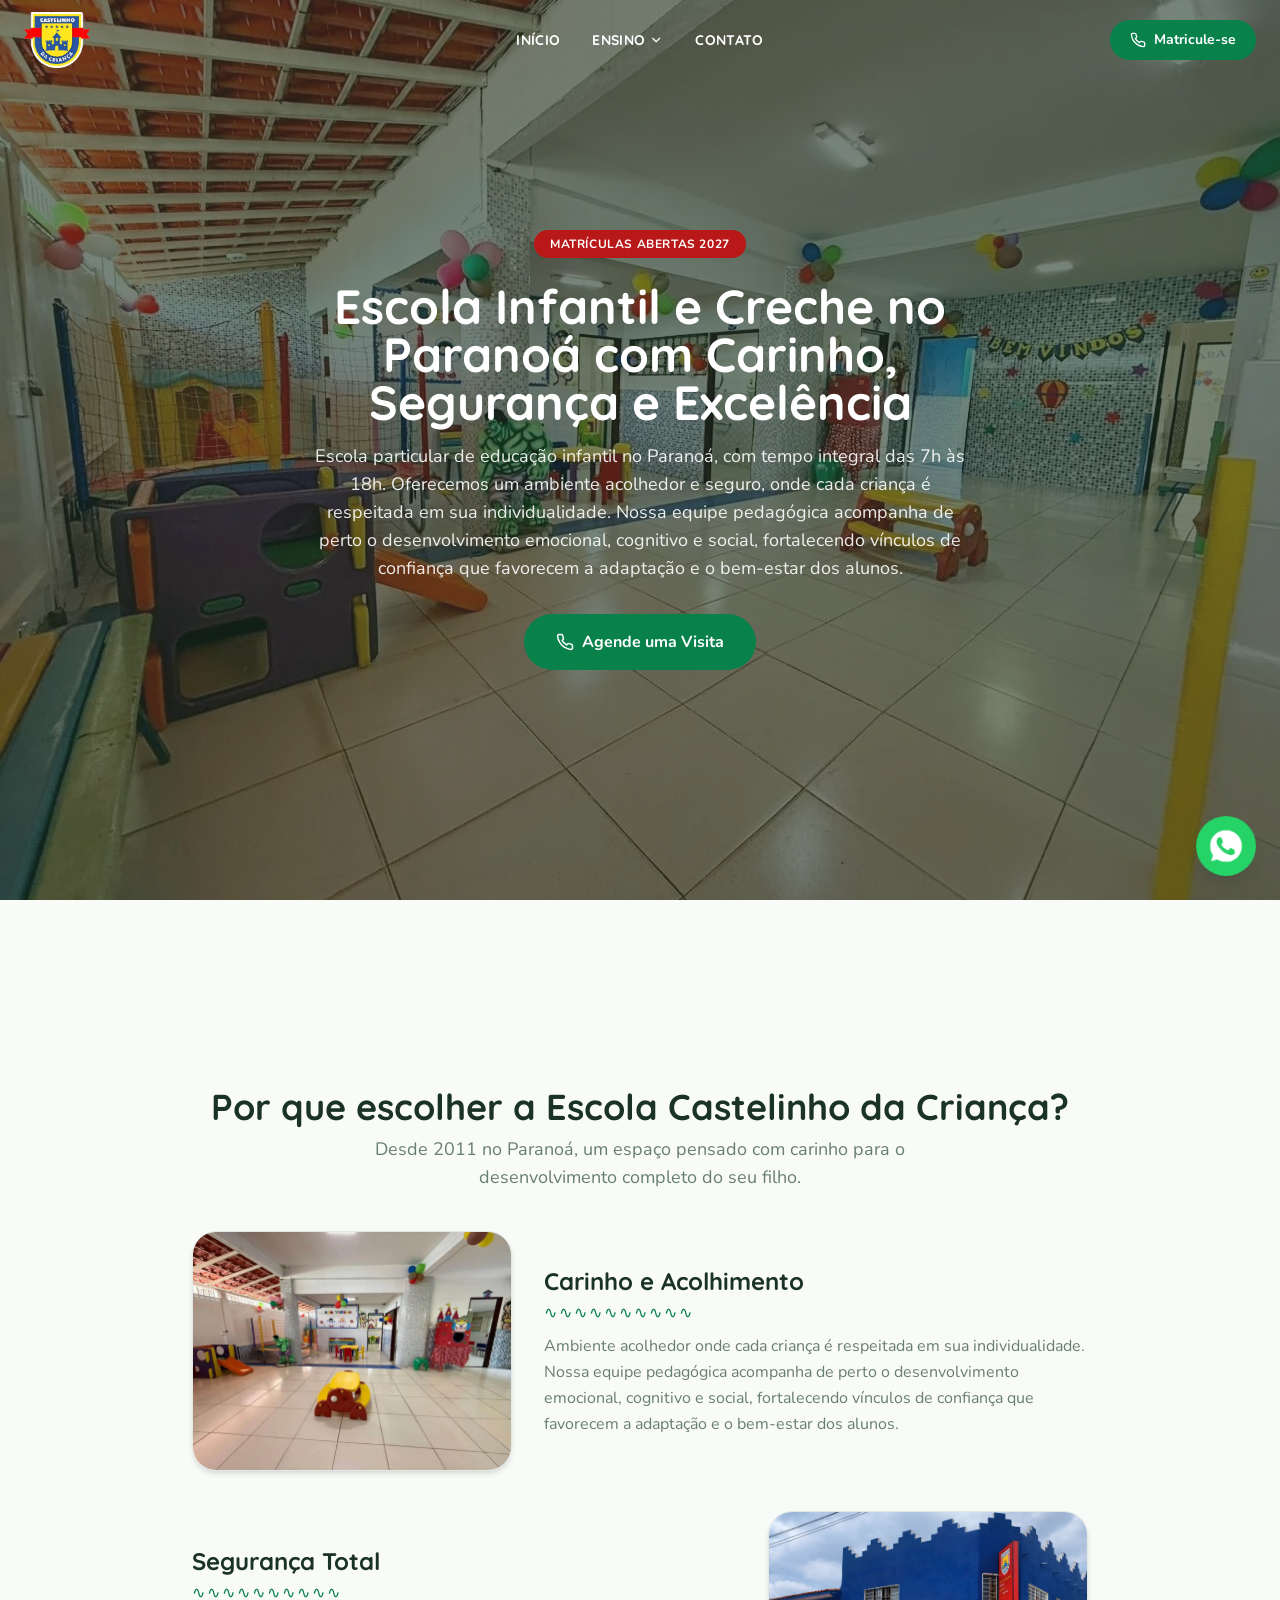
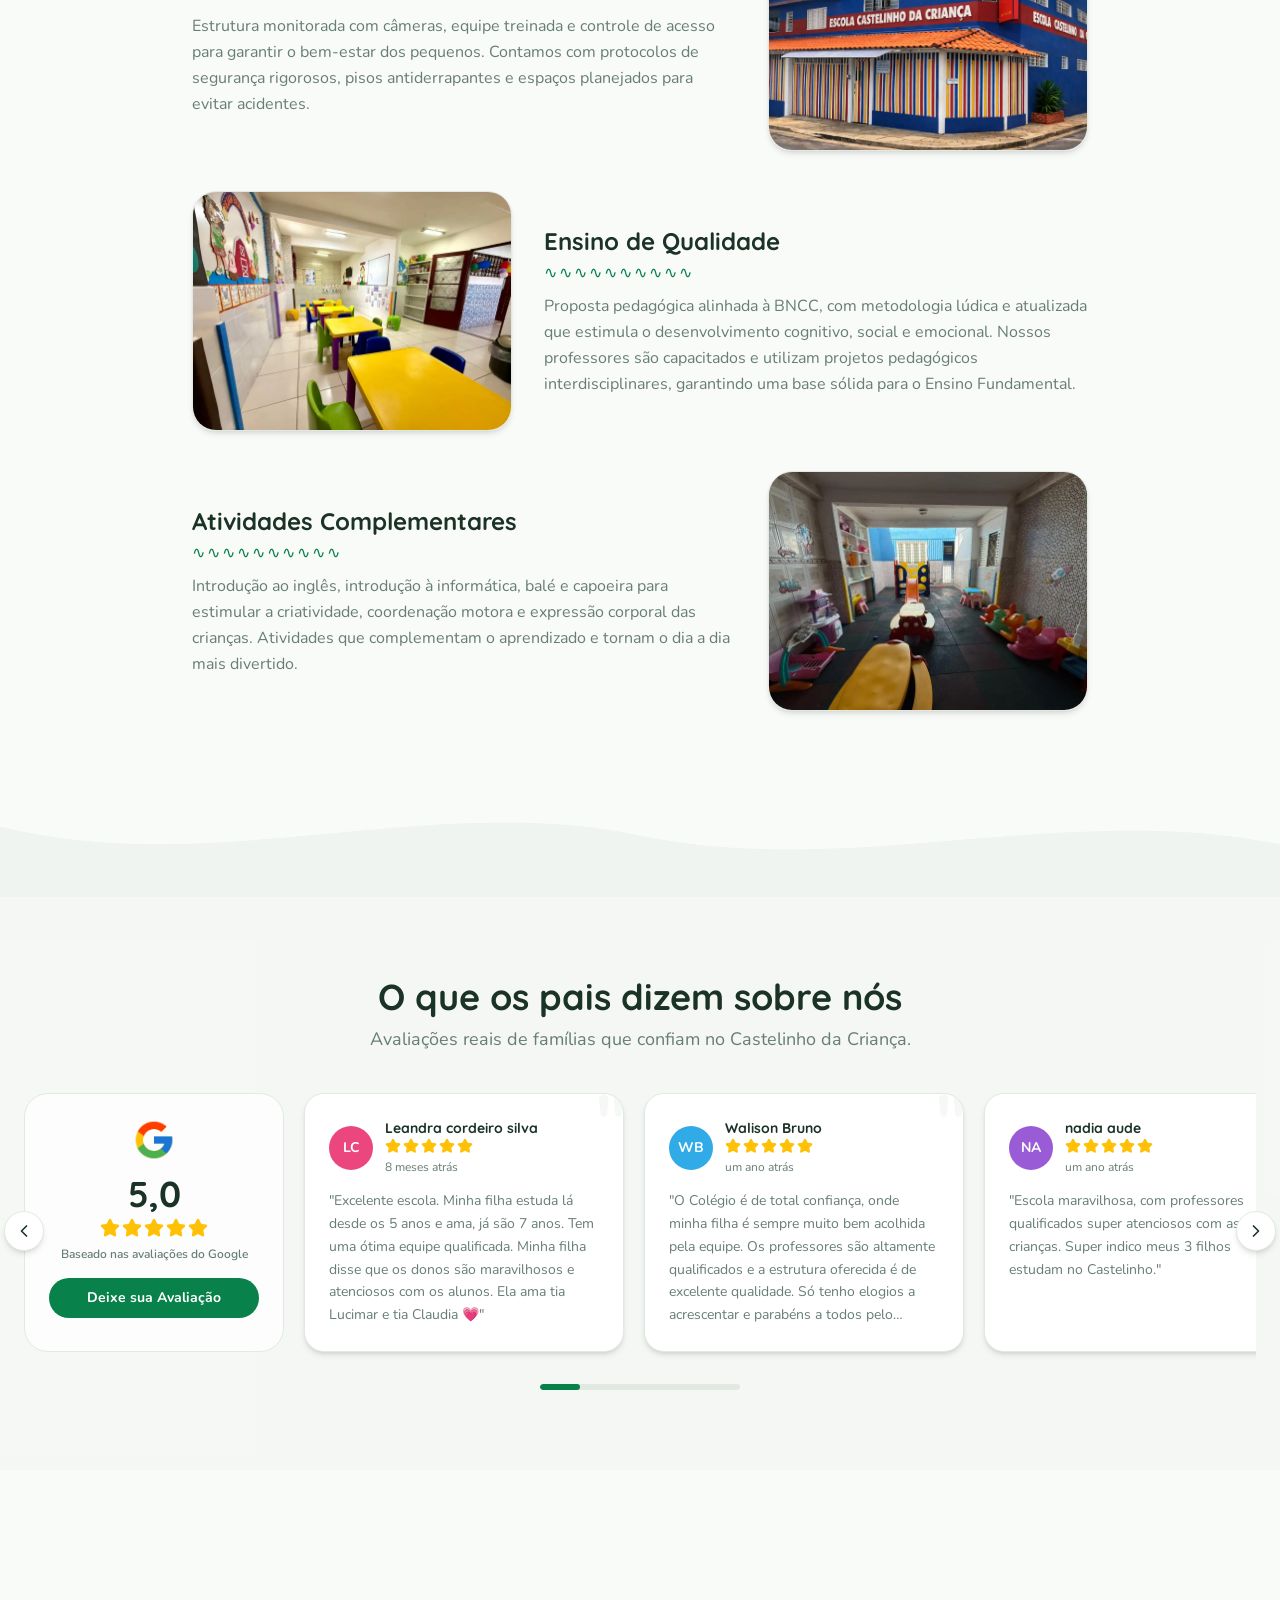
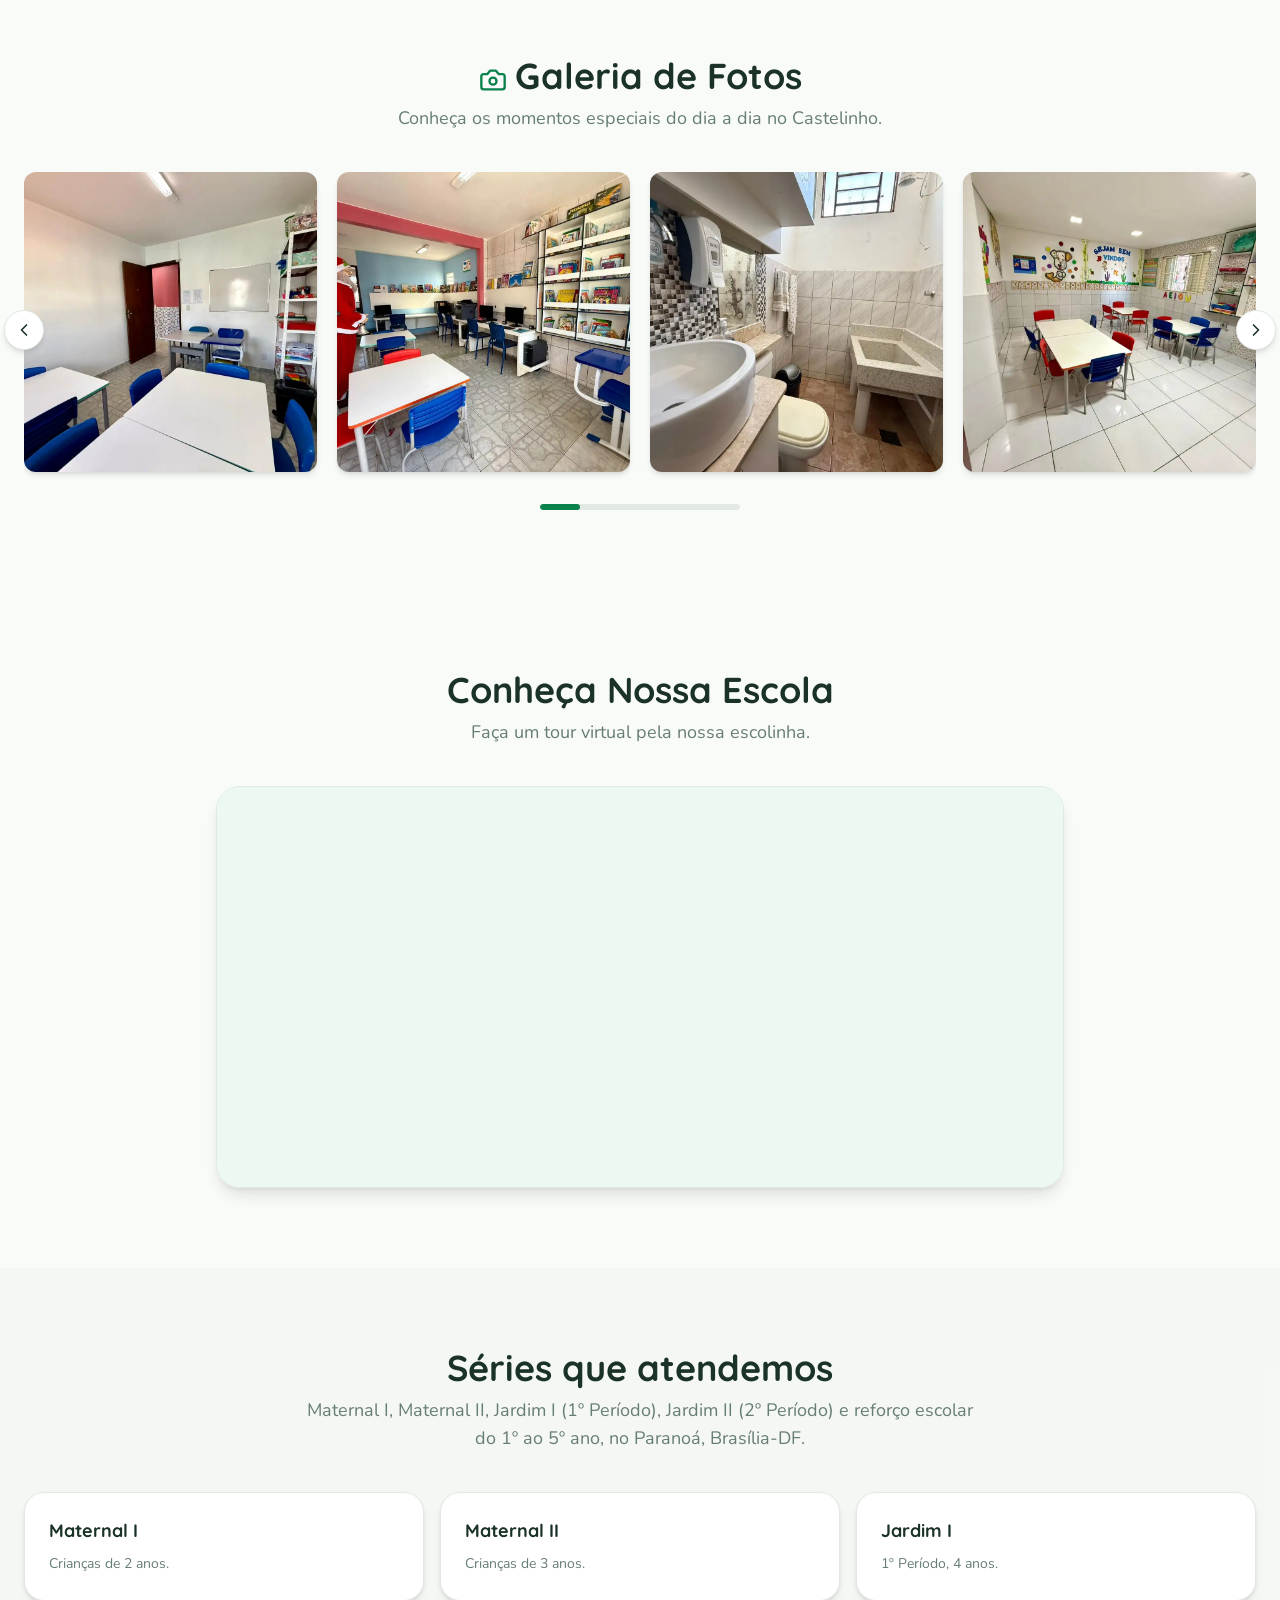
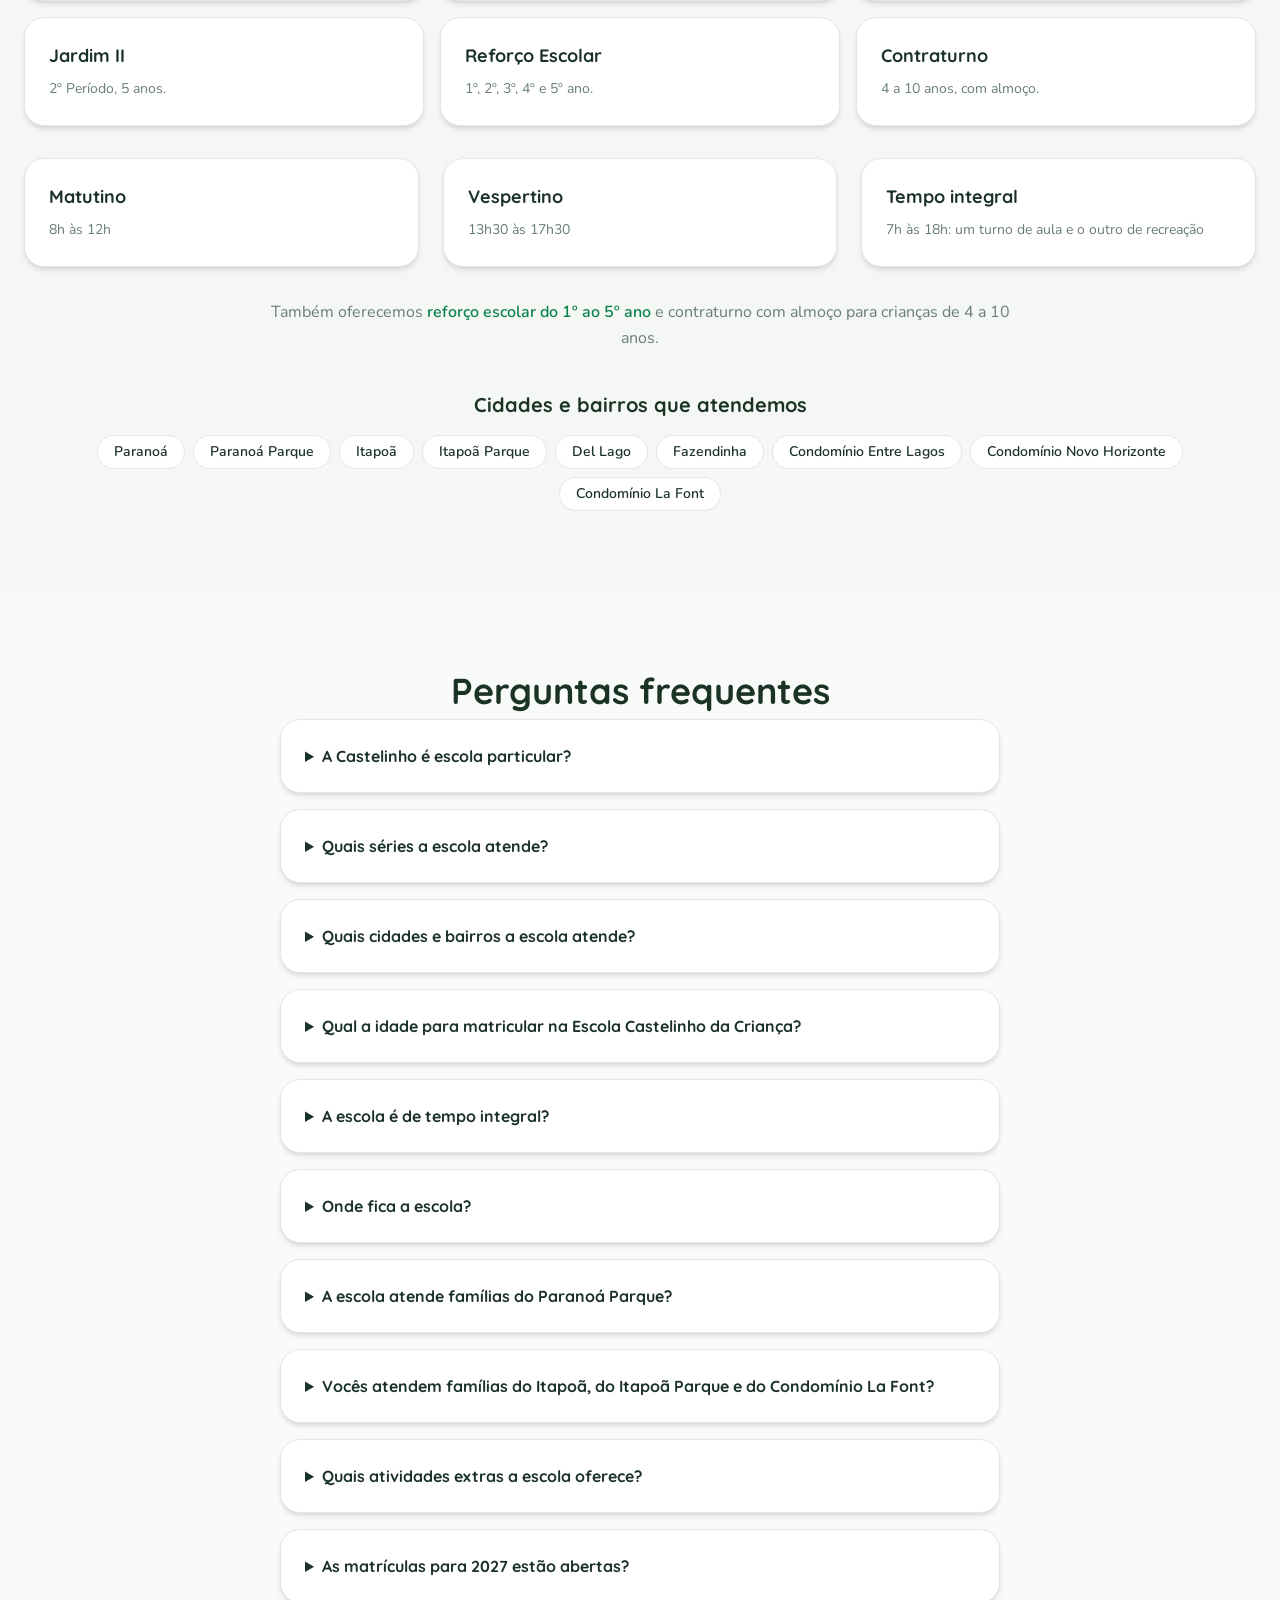
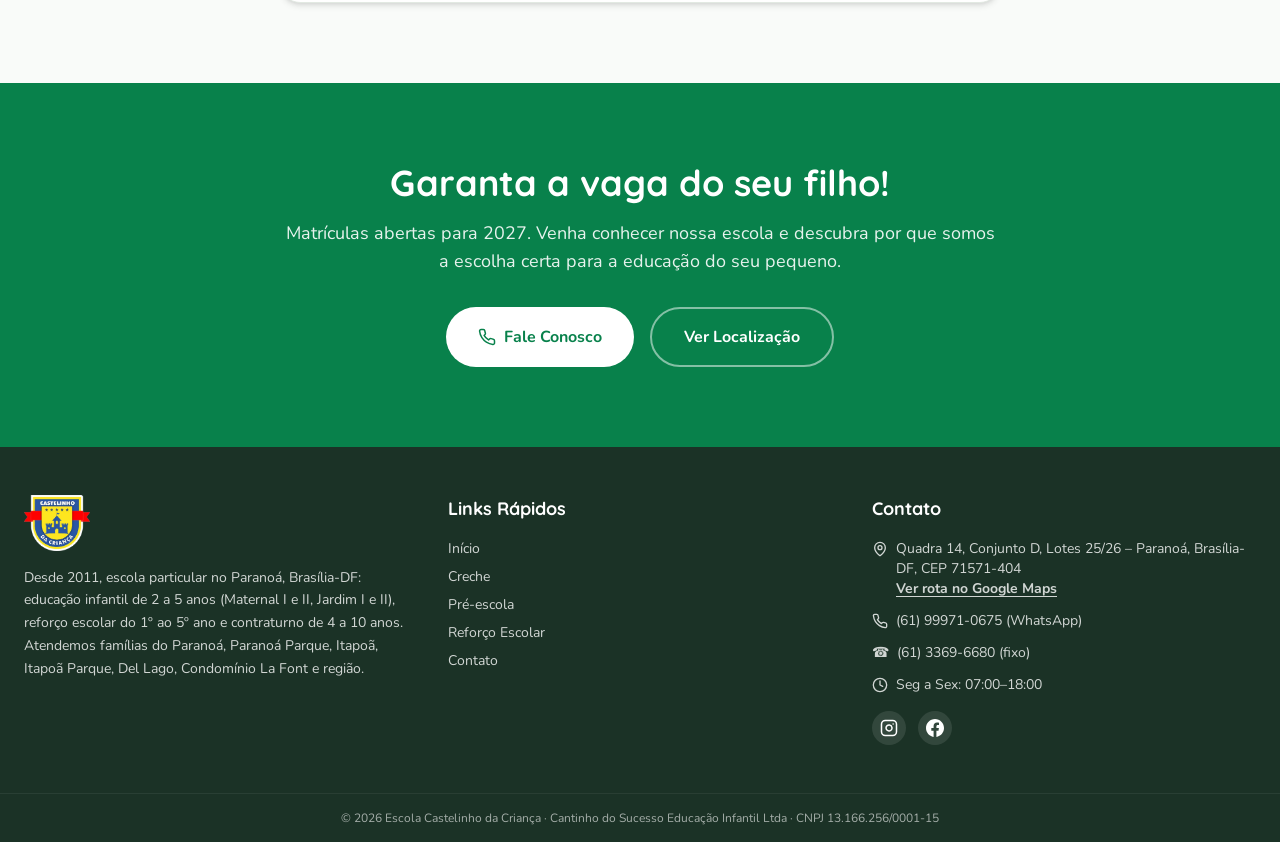
==== index.html @ 38b35838 "refactor(imagens): nomes descritivos e hero em webp - escola(N).webp ganham nomes pelo que a foto mo" ====
<!doctype html>
<html lang="pt-BR">
<head>
<meta charset="UTF-8"/>
<meta name="viewport" content="width=device-width, initial-scale=1"/>
<title>Escola Infantil e Creche no Paranoá DF | Castelinho da Criança</title>
<meta name="description" content="Escola particular de educação infantil no Paranoá-DF desde 2011: Maternal I e II, Jardim I e II, tempo integral das 7h às 18h e reforço escolar do 1º ao 5º ano."/>
<meta property="og:title" content="Escola Infantil e Creche no Paranoá DF | Castelinho da Criança"/>
<meta property="og:description" content="Escola particular de educação infantil no Paranoá-DF desde 2011: Maternal I e II, Jardim I e II, tempo integral das 7h às 18h e reforço escolar do 1º ao 5º ano."/>
<meta property="og:locale" content="pt_BR"/>
<meta property="og:site_name" content="Escola Castelinho da Criança"/>
<meta property="og:type" content="website"/>
<meta property="og:url" content="https://escolacastelinhodacrianca.com.br/"/>
<meta name="geo.region" content="BR-DF"/>
<meta name="geo.placename" content="Paranoá, Brasília"/>
<meta name="geo.position" content="-15.774809;-47.776314"/>
<meta name="ICBM" content="-15.774809, -47.776314"/>
<link rel="canonical" href="https://escolacastelinhodacrianca.com.br/"/>
<link rel="preload" as="image" href="imagens/patio-coberto-hero.webp"/>
<script type="application/ld+json">{"@context":"https://schema.org","@type":["Preschool","LocalBusiness"],"@id":"https://escolacastelinhodacrianca.com.br/#escola","name":"Escola Castelinho da Criança","alternateName":["Castelinho da Criança","Escola/Creche Infantil Castelinho da Criança"],"legalName":"Cantinho do Sucesso Educação Infantil Ltda","foundingDate":"2011-01-25","description":"Escola de educação infantil e creche no Paranoá, Brasília-DF, desde 2011. Educação infantil de 2 a 5 anos: Maternal I e II, Jardim I e II (1º e 2º período), turnos matutino, vespertino e integral. Reforço escolar do 1º ao 5º ano e contraturno de 4 a 10 anos.","url":"https://escolacastelinhodacrianca.com.br/","logo":"https://escolacastelinhodacrianca.com.br/imagens/logo.webp","image":["https://escolacastelinhodacrianca.com.br/imagens/og-castelinho.jpg","https://escolacastelinhodacrianca.com.br/imagens/fachada.webp"],"telephone":"+55-61-99971-0675","email":"escolacastelinhodacrianca@gmail.com","contactPoint":[{"@type":"ContactPoint","telephone":"+55-61-99971-0675","contactType":"admissions","areaServed":"BR","availableLanguage":"Portuguese"},{"@type":"ContactPoint","telephone":"+55-61-3369-6680","contactType":"customer service","areaServed":"BR","availableLanguage":"Portuguese"}],"address":{"@type":"PostalAddress","streetAddress":"Quadra 14, Conjunto D, Lotes 25/26","addressLocality":"Paranoá","addressRegion":"DF","postalCode":"71571-404","addressCountry":"BR"},"geo":{"@type":"GeoCoordinates","latitude":-15.774809,"longitude":-47.776314},"hasMap":"https://www.google.com/maps/search/?api=1&query=Escola%20Castelinho%20da%20Crian%C3%A7a%20Parano%C3%A1","areaServed":[{"@type":"Place","name":"Paranoá"},{"@type":"Place","name":"Paranoá Parque"},{"@type":"Place","name":"Itapoã"},{"@type":"Place","name":"Itapoã Parque"},{"@type":"Place","name":"Del Lago"},{"@type":"Place","name":"Fazendinha"},{"@type":"Place","name":"Condomínio Entre Lagos"},{"@type":"Place","name":"Condomínio Novo Horizonte"},{"@type":"Place","name":"Condomínio La Font"},{"@type":"Place","name":"Brasília-DF"}],"openingHoursSpecification":[{"@type":"OpeningHoursSpecification","dayOfWeek":["Monday","Tuesday","Wednesday","Thursday","Friday"],"opens":"07:00","closes":"18:00"}],"paymentAccepted":"PIX, boleto, transferência","sameAs":["https://www.instagram.com/castelinhodacriancaa/","https://www.facebook.com/profile.php?id=100063696559764"]}</script>
<link rel="icon" href="/favicon.ico" sizes="48x48"/>
<link rel="icon" href="/imagens/icone-192.png" type="image/png" sizes="192x192"/>
<link rel="apple-touch-icon" href="/imagens/apple-touch-icon.png"/>
<link rel="stylesheet" href="estilo.css"/>
<script src="script.js" defer>
</script>
<meta property="og:image" content="https://escolacastelinhodacrianca.com.br/imagens/og-castelinho.jpg"/>
<meta property="og:image:width" content="1200"/>
<meta property="og:image:height" content="630"/>
<meta name="twitter:card" content="summary_large_image"/>
<meta name="twitter:image" content="https://escolacastelinhodacrianca.com.br/imagens/og-castelinho.jpg"/>
<link rel="sitemap" type="application/xml" href="sitemap.xml"/>
<script type="application/ld+json">{"@context":"https://schema.org","@type":"FAQPage","mainEntity":[{"@type":"Question","name":"A Castelinho é escola particular?","acceptedAnswer":{"@type":"Answer","text":"Sim. A Escola Castelinho da Criança é uma escola particular de educação infantil no Paranoá, Brasília-DF, desde 2011. Atende a educação infantil de 2 a 5 anos, o reforço escolar do 1º ao 5º ano e o contraturno para crianças de 4 a 10 anos."}},{"@type":"Question","name":"Quais séries a escola atende?","acceptedAnswer":{"@type":"Answer","text":"Educação infantil: Maternal I (2 anos), Maternal II (3 anos), Jardim I ou 1º Período (4 anos) e Jardim II ou 2º Período (5 anos). Reforço escolar: 1º, 2º, 3º, 4º e 5º ano do ensino fundamental."}},{"@type":"Question","name":"Quais cidades e bairros a escola atende?","acceptedAnswer":{"@type":"Answer","text":"Atendemos famílias do Paranoá, Paranoá Parque, Itapoã, Itapoã Parque, Del Lago, Fazendinha, Condomínio Entre Lagos, Condomínio Novo Horizonte e Condomínio La Font."}},{"@type":"Question","name":"Qual a idade para matricular na Escola Castelinho da Criança?","acceptedAnswer":{"@type":"Answer","text":"Recebemos crianças de 2 a 5 anos na educação infantil: Maternal I (2 anos), Maternal II (3 anos), Jardim I ou 1º Período (4 anos) e Jardim II ou 2º Período (5 anos). O reforço escolar atende alunos do 1º ao 5º ano, e o contraturno, crianças de 4 a 10 anos."}},{"@type":"Question","name":"A escola é de tempo integral?","acceptedAnswer":{"@type":"Answer","text":"Sim. O tempo integral funciona das 7h às 18h, de segunda a sexta: a criança estuda no matutino ou no vespertino e no outro turno tem recreação. Também temos o turno matutino (8h às 12h) e o vespertino (13h30 às 17h30)."}},{"@type":"Question","name":"Onde fica a escola?","acceptedAnswer":{"@type":"Answer","text":"Na Quadra 14, Conjunto D, Lotes 25/26, Paranoá, Brasília-DF, CEP 71571-404. Atendemos famílias do Paranoá, Paranoá Parque, Itapoã, Itapoã Parque, Del Lago, Fazendinha, Condomínio La Font e condomínios da região."}},{"@type":"Question","name":"A escola atende famílias do Paranoá Parque?","acceptedAnswer":{"@type":"Answer","text":"Sim. A Escola Castelinho da Criança está no Paranoá desde 2011, na Quadra 14, e recebe crianças do Paranoá, do Paranoá Parque, do Itapoã Parque e de toda a região. Temos creche (Maternal I e II, 2 e 3 anos), pré-escola (Jardim I e II, 4 e 5 anos), período integral das 7h às 18h e reforço escolar do 1º ao 5º ano. Agende uma visita pelo WhatsApp (61) 99971-0675."}},{"@type":"Question","name":"Vocês atendem famílias do Itapoã, do Itapoã Parque e do Condomínio La Font?","acceptedAnswer":{"@type":"Answer","text":"Sim. A Escola Castelinho da Criança fica na Quadra 14 do Paranoá, pertinho do Itapoã, e recebe crianças do Itapoã Parque, do Condomínio La Font e de toda a região. Temos creche (Maternal I e II, 2 e 3 anos), pré-escola (Jardim I e II, 4 e 5 anos) e reforço escolar do 1º ao 5º ano. Agende uma visita pelo WhatsApp (61) 99971-0675."}},{"@type":"Question","name":"Quais atividades extras a escola oferece?","acceptedAnswer":{"@type":"Answer","text":"Na educação infantil: introdução ao inglês, introdução à informática, balé e capoeira. No reforço e no contraturno: balé e capoeira."}},{"@type":"Question","name":"As matrículas para 2027 estão abertas?","acceptedAnswer":{"@type":"Answer","text":"Sim. Fale com a gente pelo WhatsApp (61) 99971-0675 ou pelo telefone (61) 3369-6680 e agende uma visita."}}]}</script>
</head>
<body>
<header class="offline-header fixed top-0 left-0 right-0 z-50 transition-all duration-300 is-home">
<div class="container flex items-center justify-between h-16 md:h-20">
<a href="index.html" class="flex items-center gap-2">
<img src="imagens/logo.webp" alt="Logo Castelinho da Criança" class="h-12 md:h-14 w-auto" width="56" height="48"/>
</a>
<nav aria-label="Navegação principal" class="hidden md:flex items-center absolute left-1/2 -translate-x-1/2 gap-8">
<a href="index.html" class="font-heading font-bold text-sm uppercase tracking-wide transition-colors hover:text-primary" aria-current="page">Início</a>
<div class="offline-dropdown relative">
<button type="button" class="font-heading font-bold text-sm uppercase tracking-wide transition-colors hover:text-primary flex items-center gap-1 py-2" aria-expanded="false" aria-controls="ensino-menu" data-dropdown="true">Ensino<svg xmlns="http://www.w3.org/2000/svg" width="14" height="14" viewBox="0 0 24 24" fill="none" stroke="currentColor" stroke-width="2" stroke-linecap="round" stroke-linejoin="round" class="lucide lucide-chevron-down">
<path d="m6 9 6 6 6-6">
</path>
</svg>
</button>
<div id="ensino-menu" class="offline-dropdown-panel absolute top-full left-0 bg-card rounded-xl shadow-lg border border-border py-2 min-w-[180px]">
<a href="creche.html" class="block px-4 py-2.5 text-sm font-heading font-bold text-foreground/80 hover:bg-muted/50 hover:text-primary">Creche</a>
<a href="pre-escola.html" class="block px-4 py-2.5 text-sm font-heading font-bold text-foreground/80 hover:bg-muted/50 hover:text-primary">Pré-escola</a>
<a href="reforco-escolar.html" class="block px-4 py-2.5 text-sm font-heading font-bold text-foreground/80 hover:bg-muted/50 hover:text-primary">Reforço Escolar</a>
</div>
</div>
<a href="contato.html" class="font-heading font-bold text-sm uppercase tracking-wide transition-colors hover:text-primary">Contato</a>
</nav>
<a href="https://wa.me/5561999710675?text=Olá!%20Vim%20pelo%20site%20e%20gostaria%20de%20saber%20mais%20sobre%20as%20matrículas." target="_blank" rel="noopener noreferrer" class="hidden md:inline-flex items-center gap-2 bg-primary text-primary-foreground px-5 py-2.5 rounded-full font-bold text-sm hover:opacity-90">
<svg xmlns="http://www.w3.org/2000/svg" width="16" height="16" viewBox="0 0 24 24" fill="none" stroke="currentColor" stroke-width="2" stroke-linecap="round" stroke-linejoin="round" class="lucide lucide-phone">
<path d="M22 16.92v3a2 2 0 0 1-2.18 2 19.79 19.79 0 0 1-8.63-3.07 19.5 19.5 0 0 1-6-6 19.79 19.79 0 0 1-3.07-8.67A2 2 0 0 1 4.11 2h3a2 2 0 0 1 2 1.72 12.84 12.84 0 0 0 .7 2.81 2 2 0 0 1-.45 2.11L8.09 9.91a16 16 0 0 0 6 6l1.27-1.27a2 2 0 0 1 2.11-.45 12.84 12.84 0 0 0 2.81.7A2 2 0 0 1 22 16.92z">
</path>
</svg>Matricule-se</a>
<button type="button" class="md:hidden p-2" aria-label="Menu" aria-expanded="false" aria-controls="menu-mobile" data-menu="true">
<svg xmlns="http://www.w3.org/2000/svg" width="28" height="28" viewBox="0 0 24 24" fill="none" stroke="currentColor" stroke-width="2" stroke-linecap="round" stroke-linejoin="round" class="lucide lucide-menu">
<line x1="4" x2="20" y1="12" y2="12">
</line>
<line x1="4" x2="20" y1="6" y2="6">
</line>
<line x1="4" x2="20" y1="18" y2="18">
</line>
</svg>
</button>
</div>
<nav id="menu-mobile" aria-label="Navegação móvel" class="offline-mobile md:hidden bg-card border-t border-border pb-4" hidden="">
<a href="index.html" class="block px-6 py-3 font-heading font-bold text-base text-foreground/80" aria-current="page">Início</a>
<a href="creche.html" class="block px-6 py-3 font-heading font-bold text-base text-foreground/80">Creche</a>
<a href="pre-escola.html" class="block px-6 py-3 font-heading font-bold text-base text-foreground/80">Pré-escola</a>
<a href="reforco-escolar.html" class="block px-6 py-3 font-heading font-bold text-base text-foreground/80">Reforço Escolar</a>
<a href="contato.html" class="block px-6 py-3 font-heading font-bold text-base text-foreground/80">Contato</a>
<div class="px-6 pt-2">
<a href="https://wa.me/5561999710675?text=Olá!%20Vim%20pelo%20site%20e%20gostaria%20de%20saber%20mais%20sobre%20as%20matrículas." target="_blank" rel="noopener noreferrer" class="flex items-center justify-center gap-2 bg-primary text-primary-foreground px-5 py-3 rounded-full font-bold text-sm">
<svg xmlns="http://www.w3.org/2000/svg" width="16" height="16" viewBox="0 0 24 24" fill="none" stroke="currentColor" stroke-width="2" stroke-linecap="round" stroke-linejoin="round" class="lucide lucide-phone">
<path d="M22 16.92v3a2 2 0 0 1-2.18 2 19.79 19.79 0 0 1-8.63-3.07 19.5 19.5 0 0 1-6-6 19.79 19.79 0 0 1-3.07-8.67A2 2 0 0 1 4.11 2h3a2 2 0 0 1 2 1.72 12.84 12.84 0 0 0 .7 2.81 2 2 0 0 1-.45 2.11L8.09 9.91a16 16 0 0 0 6 6l1.27-1.27a2 2 0 0 1 2.11-.45 12.84 12.84 0 0 0 2.81.7A2 2 0 0 1 22 16.92z">
</path>
</svg>Matricule-se</a>
</div>
</nav>
</header>
<main>
<section class="relative min-h-screen flex items-center justify-center overflow-hidden" aria-label="Banner principal">
<img src="imagens/patio-coberto-hero.webp" alt="Pátio coberto da Escola Castelinho da Criança no Paranoá - Educação Infantil" class="absolute inset-0 w-full h-full object-cover" fetchPriority="high" width="1920" height="1080"/>
<div class="absolute inset-0 bg-foreground/60">
</div>
<div class="relative container py-20 flex justify-center">
<div class="max-w-2xl text-center">
<span class="inline-block bg-accent text-accent-foreground text-xs font-bold px-4 py-1.5 rounded-full mb-6 uppercase tracking-wider">Matrículas Abertas 2027</span>
<h1 class="text-2xl sm:text-3xl md:text-4xl lg:text-5xl font-heading font-bold text-white leading-tight mb-4">Escola Infantil e Creche no Paranoá com Carinho, Segurança e Excelência</h1>
<p class="text-base md:text-lg text-white/90 mb-8 leading-relaxed">Escola particular de educação infantil no Paranoá, com tempo integral das 7h às 18h. Oferecemos um ambiente acolhedor e seguro, onde cada criança é respeitada em sua individualidade. Nossa equipe pedagógica acompanha de perto o desenvolvimento emocional, cognitivo e social, fortalecendo vínculos de confiança que favorecem a adaptação e o bem-estar dos alunos.</p>
<a href="https://wa.me/5561999710675?text=Olá!%20Vim%20pelo%20site%20e%20gostaria%20de%20agendar%20uma%20visita." target="_blank" rel="noopener noreferrer" class="inline-flex items-center justify-center gap-2 bg-primary text-primary-foreground font-bold px-8 py-4 rounded-full text-base hover:opacity-90 transition-opacity">
<svg xmlns="http://www.w3.org/2000/svg" width="18" height="18" viewBox="0 0 24 24" fill="none" stroke="currentColor" stroke-width="2" stroke-linecap="round" stroke-linejoin="round" class="lucide lucide-phone">
<path d="M22 16.92v3a2 2 0 0 1-2.18 2 19.79 19.79 0 0 1-8.63-3.07 19.5 19.5 0 0 1-6-6 19.79 19.79 0 0 1-3.07-8.67A2 2 0 0 1 4.11 2h3a2 2 0 0 1 2 1.72 12.84 12.84 0 0 0 .7 2.81 2 2 0 0 1-.45 2.11L8.09 9.91a16 16 0 0 0 6 6l1.27-1.27a2 2 0 0 1 2.11-.45 12.84 12.84 0 0 0 2.81.7A2 2 0 0 1 22 16.92z">
</path>
</svg>Agende uma Visita</a>
</div>
</div>
</section>
<div class="wave-divider  ">
<svg viewBox="0 0 1440 120" preserveAspectRatio="none" xmlns="http://www.w3.org/2000/svg">
<path d="M0,40 C240,100 480,0 720,50 C960,100 1200,10 1440,60 L1440,120 L0,120 Z" fill="hsl(120, 20%, 98%)">
</path>
</svg>
</div>
<section class="py-16 md:py-20" aria-label="Diferenciais da escola">
<div class="container">
<h2 class="section-title">Por que escolher a Escola Castelinho da Criança?</h2>
<p class="section-subtitle">Desde 2011 no Paranoá, um espaço pensado com carinho para o desenvolvimento completo do seu filho.</p>
<div class="flex flex-col gap-10">
<article class="flex flex-col md:flex-row  items-center gap-6 md:gap-8 max-w-4xl mx-auto">
<div class="w-full md:w-[320px] aspect-[4/3] rounded-3xl overflow-hidden border border-border shadow-md shrink-0">
<img src="imagens/patio-coberto-brinquedos.webp" alt="Pátio coberto com brinquedos da creche Castelinho da Criança no Paranoá" loading="lazy" class="w-full h-full object-cover hover:scale-105 transition-transform duration-500" width="600" height="450"/>
</div>
<div class="flex-1">
<h3 class="font-heading font-bold text-xl md:text-2xl mb-2 text-foreground">Carinho e Acolhimento</h3>
<div class="flex gap-0.5 mb-3">
<span class="text-primary text-base leading-none">∿</span>
<span class="text-primary text-base leading-none">∿</span>
<span class="text-primary text-base leading-none">∿</span>
<span class="text-primary text-base leading-none">∿</span>
<span class="text-primary text-base leading-none">∿</span>
<span class="text-primary text-base leading-none">∿</span>
<span class="text-primary text-base leading-none">∿</span>
<span class="text-primary text-base leading-none">∿</span>
<span class="text-primary text-base leading-none">∿</span>
<span class="text-primary text-base leading-none">∿</span>
</div>
<p class="text-muted-foreground leading-relaxed">Ambiente acolhedor onde cada criança é respeitada em sua individualidade. Nossa equipe pedagógica acompanha de perto o desenvolvimento emocional, cognitivo e social, fortalecendo vínculos de confiança que favorecem a adaptação e o bem-estar dos alunos.</p>
</div>
</article>
<article class="flex flex-col md:flex-row md:flex-row-reverse items-center gap-6 md:gap-8 max-w-4xl mx-auto">
<div class="w-full md:w-[320px] aspect-[4/3] rounded-3xl overflow-hidden border border-border shadow-md shrink-0">
<img src="imagens/fachada.webp" alt="Fachada da Escola Castelinho da Criança na Quadra 14 do Paranoá DF" loading="lazy" class="w-full h-full object-cover hover:scale-105 transition-transform duration-500" width="600" height="450"/>
</div>
<div class="flex-1">
<h3 class="font-heading font-bold text-xl md:text-2xl mb-2 text-foreground">Segurança Total</h3>
<div class="flex gap-0.5 mb-3">
<span class="text-primary text-base leading-none">∿</span>
<span class="text-primary text-base leading-none">∿</span>
<span class="text-primary text-base leading-none">∿</span>
<span class="text-primary text-base leading-none">∿</span>
<span class="text-primary text-base leading-none">∿</span>
<span class="text-primary text-base leading-none">∿</span>
<span class="text-primary text-base leading-none">∿</span>
<span class="text-primary text-base leading-none">∿</span>
<span class="text-primary text-base leading-none">∿</span>
<span class="text-primary text-base leading-none">∿</span>
</div>
<p class="text-muted-foreground leading-relaxed">Estrutura monitorada com câmeras, equipe treinada e controle de acesso para garantir o bem-estar dos pequenos. Contamos com protocolos de segurança rigorosos, pisos antiderrapantes e espaços planejados para evitar acidentes.</p>
</div>
</article>
<article class="flex flex-col md:flex-row  items-center gap-6 md:gap-8 max-w-4xl mx-auto">
<div class="w-full md:w-[320px] aspect-[4/3] rounded-3xl overflow-hidden border border-border shadow-md shrink-0">
<img src="imagens/sala-mesinhas-amarelas.webp" alt="Sala do maternal com mesas e cadeiras infantis" loading="lazy" class="w-full h-full object-cover hover:scale-105 transition-transform duration-500" width="600" height="450"/>
</div>
<div class="flex-1">
<h3 class="font-heading font-bold text-xl md:text-2xl mb-2 text-foreground">Ensino de Qualidade</h3>
<div class="flex gap-0.5 mb-3">
<span class="text-primary text-base leading-none">∿</span>
<span class="text-primary text-base leading-none">∿</span>
<span class="text-primary text-base leading-none">∿</span>
<span class="text-primary text-base leading-none">∿</span>
<span class="text-primary text-base leading-none">∿</span>
<span class="text-primary text-base leading-none">∿</span>
<span class="text-primary text-base leading-none">∿</span>
<span class="text-primary text-base leading-none">∿</span>
<span class="text-primary text-base leading-none">∿</span>
<span class="text-primary text-base leading-none">∿</span>
</div>
<p class="text-muted-foreground leading-relaxed">Proposta pedagógica alinhada à BNCC, com metodologia lúdica e atualizada que estimula o desenvolvimento cognitivo, social e emocional. Nossos professores são capacitados e utilizam projetos pedagógicos interdisciplinares, garantindo uma base sólida para o Ensino Fundamental.</p>
</div>
</article>
<article class="flex flex-col md:flex-row md:flex-row-reverse items-center gap-6 md:gap-8 max-w-4xl mx-auto">
<div class="w-full md:w-[320px] aspect-[4/3] rounded-3xl overflow-hidden border border-border shadow-md shrink-0">
<img src="imagens/_nao-usadas/brinquedoteca-escura.webp" alt="Brinquedoteca com piso emborrachado e brinquedos" loading="lazy" class="w-full h-full object-cover hover:scale-105 transition-transform duration-500" width="600" height="450"/>
</div>
<div class="flex-1">
<h3 class="font-heading font-bold text-xl md:text-2xl mb-2 text-foreground">Atividades Complementares</h3>
<div class="flex gap-0.5 mb-3">
<span class="text-primary text-base leading-none">∿</span>
<span class="text-primary text-base leading-none">∿</span>
<span class="text-primary text-base leading-none">∿</span>
<span class="text-primary text-base leading-none">∿</span>
<span class="text-primary text-base leading-none">∿</span>
<span class="text-primary text-base leading-none">∿</span>
<span class="text-primary text-base leading-none">∿</span>
<span class="text-primary text-base leading-none">∿</span>
<span class="text-primary text-base leading-none">∿</span>
<span class="text-primary text-base leading-none">∿</span>
</div>
<p class="text-muted-foreground leading-relaxed">Introdução ao inglês, introdução à informática, balé e capoeira para estimular a criatividade, coordenação motora e expressão corporal das crianças. Atividades que complementam o aprendizado e tornam o dia a dia mais divertido.</p>
</div>
</article>
</div>
</div>
</section>
<div class="wave-divider  ">
<svg viewBox="0 0 1440 120" preserveAspectRatio="none" xmlns="http://www.w3.org/2000/svg">
<path d="M0,40 C240,100 480,0 720,50 C960,100 1200,10 1440,60 L1440,120 L0,120 Z" fill="hsl(120, 15%, 95%)">
</path>
</svg>
</div>
<div>
<section class="py-16 md:py-20 bg-muted/50" aria-label="Avaliações de pais">
<div class="container">
<h2 class="section-title">O que os pais dizem sobre nós</h2>
<p class="section-subtitle">Avaliações reais de famílias que confiam no Castelinho da Criança.</p>
<div class="relative">
<button class="hidden md:flex absolute -left-5 top-1/2 -translate-y-1/2 z-10 w-10 h-10 items-center justify-center rounded-full bg-card shadow-md border border-border text-foreground hover:bg-muted transition-colors" aria-label="Anterior">
<svg xmlns="http://www.w3.org/2000/svg" width="20" height="20" viewBox="0 0 24 24" fill="none" stroke="currentColor" stroke-width="2" stroke-linecap="round" stroke-linejoin="round" class="lucide lucide-chevron-left">
<path d="m15 18-6-6 6-6">
</path>
</svg>
</button>
<button class="hidden md:flex absolute -right-5 top-1/2 -translate-y-1/2 z-10 w-10 h-10 items-center justify-center rounded-full bg-card shadow-md border border-border text-foreground hover:bg-muted transition-colors" aria-label="Próximo">
<svg xmlns="http://www.w3.org/2000/svg" width="20" height="20" viewBox="0 0 24 24" fill="none" stroke="currentColor" stroke-width="2" stroke-linecap="round" stroke-linejoin="round" class="lucide lucide-chevron-right">
<path d="m9 18 6-6-6-6">
</path>
</svg>
</button>
<div class="flex gap-5 overflow-x-auto pb-4 snap-x snap-mandatory" style="scrollbar-width:none" role="region" aria-label="Carrossel de avaliações">
<div class="glass-card p-6 text-center min-w-[260px] max-w-[300px] shrink-0 snap-start">
<img src="imagens/google-logo.png" alt="Google" width="44" height="44" class="mx-auto mb-3" loading="lazy" decoding="async"/>
<div class="text-4xl font-heading font-bold text-foreground mb-1">5,0</div>
<div class="flex justify-center gap-0.5 mb-2">
<svg xmlns="http://www.w3.org/2000/svg" width="20" height="20" viewBox="0 0 24 24" fill="none" stroke="currentColor" stroke-width="2" stroke-linecap="round" stroke-linejoin="round" class="lucide lucide-star fill-yellow-star text-yellow-star">
<path d="M11.525 2.295a.53.53 0 0 1 .95 0l2.31 4.679a2.123 2.123 0 0 0 1.595 1.16l5.166.756a.53.53 0 0 1 .294.904l-3.736 3.638a2.123 2.123 0 0 0-.611 1.878l.882 5.14a.53.53 0 0 1-.771.56l-4.618-2.428a2.122 2.122 0 0 0-1.973 0L6.396 21.01a.53.53 0 0 1-.77-.56l.881-5.139a2.122 2.122 0 0 0-.611-1.879L2.16 9.795a.53.53 0 0 1 .294-.906l5.165-.755a2.122 2.122 0 0 0 1.597-1.16z">
</path>
</svg>
<svg xmlns="http://www.w3.org/2000/svg" width="20" height="20" viewBox="0 0 24 24" fill="none" stroke="currentColor" stroke-width="2" stroke-linecap="round" stroke-linejoin="round" class="lucide lucide-star fill-yellow-star text-yellow-star">
<path d="M11.525 2.295a.53.53 0 0 1 .95 0l2.31 4.679a2.123 2.123 0 0 0 1.595 1.16l5.166.756a.53.53 0 0 1 .294.904l-3.736 3.638a2.123 2.123 0 0 0-.611 1.878l.882 5.14a.53.53 0 0 1-.771.56l-4.618-2.428a2.122 2.122 0 0 0-1.973 0L6.396 21.01a.53.53 0 0 1-.77-.56l.881-5.139a2.122 2.122 0 0 0-.611-1.879L2.16 9.795a.53.53 0 0 1 .294-.906l5.165-.755a2.122 2.122 0 0 0 1.597-1.16z">
</path>
</svg>
<svg xmlns="http://www.w3.org/2000/svg" width="20" height="20" viewBox="0 0 24 24" fill="none" stroke="currentColor" stroke-width="2" stroke-linecap="round" stroke-linejoin="round" class="lucide lucide-star fill-yellow-star text-yellow-star">
<path d="M11.525 2.295a.53.53 0 0 1 .95 0l2.31 4.679a2.123 2.123 0 0 0 1.595 1.16l5.166.756a.53.53 0 0 1 .294.904l-3.736 3.638a2.123 2.123 0 0 0-.611 1.878l.882 5.14a.53.53 0 0 1-.771.56l-4.618-2.428a2.122 2.122 0 0 0-1.973 0L6.396 21.01a.53.53 0 0 1-.77-.56l.881-5.139a2.122 2.122 0 0 0-.611-1.879L2.16 9.795a.53.53 0 0 1 .294-.906l5.165-.755a2.122 2.122 0 0 0 1.597-1.16z">
</path>
</svg>
<svg xmlns="http://www.w3.org/2000/svg" width="20" height="20" viewBox="0 0 24 24" fill="none" stroke="currentColor" stroke-width="2" stroke-linecap="round" stroke-linejoin="round" class="lucide lucide-star fill-yellow-star text-yellow-star">
<path d="M11.525 2.295a.53.53 0 0 1 .95 0l2.31 4.679a2.123 2.123 0 0 0 1.595 1.16l5.166.756a.53.53 0 0 1 .294.904l-3.736 3.638a2.123 2.123 0 0 0-.611 1.878l.882 5.14a.53.53 0 0 1-.771.56l-4.618-2.428a2.122 2.122 0 0 0-1.973 0L6.396 21.01a.53.53 0 0 1-.77-.56l.881-5.139a2.122 2.122 0 0 0-.611-1.879L2.16 9.795a.53.53 0 0 1 .294-.906l5.165-.755a2.122 2.122 0 0 0 1.597-1.16z">
</path>
</svg>
<svg xmlns="http://www.w3.org/2000/svg" width="20" height="20" viewBox="0 0 24 24" fill="none" stroke="currentColor" stroke-width="2" stroke-linecap="round" stroke-linejoin="round" class="lucide lucide-star fill-yellow-star text-yellow-star">
<path d="M11.525 2.295a.53.53 0 0 1 .95 0l2.31 4.679a2.123 2.123 0 0 0 1.595 1.16l5.166.756a.53.53 0 0 1 .294.904l-3.736 3.638a2.123 2.123 0 0 0-.611 1.878l.882 5.14a.53.53 0 0 1-.771.56l-4.618-2.428a2.122 2.122 0 0 0-1.973 0L6.396 21.01a.53.53 0 0 1-.77-.56l.881-5.139a2.122 2.122 0 0 0-.611-1.879L2.16 9.795a.53.53 0 0 1 .294-.906l5.165-.755a2.122 2.122 0 0 0 1.597-1.16z">
</path>
</svg>
</div>
<p class="text-muted-foreground font-semibold text-xs mb-4">Baseado nas avaliações do Google</p>
<a href="https://share.google/bXrcFCnR0u5TLq8eB" target="_blank" rel="noopener noreferrer" class="inline-block w-full bg-primary text-primary-foreground font-bold py-2.5 px-6 rounded-full hover:opacity-90 transition-opacity text-sm">Deixe sua Avaliação</a>
</div>
<div class="min-w-[280px] max-w-[320px] snap-start shrink-0">
<div class="bg-card rounded-2xl p-6 shadow-md border border-border h-full flex flex-col relative overflow-hidden">
<span class="absolute -top-2 -right-1 text-7xl font-bold text-muted/60 leading-none select-none pointer-events-none">&quot;</span>
<div class="flex items-center gap-3 mb-3">
<div class="avatar-circle bg-pink-fun">LC</div>
<div>
<h4 class="font-heading font-bold text-sm text-foreground">Leandra cordeiro silva</h4>
<div class="flex gap-0.5">
<svg xmlns="http://www.w3.org/2000/svg" width="16" height="16" viewBox="0 0 24 24" fill="none" stroke="currentColor" stroke-width="2" stroke-linecap="round" stroke-linejoin="round" class="lucide lucide-star fill-yellow-star text-yellow-star">
<path d="M11.525 2.295a.53.53 0 0 1 .95 0l2.31 4.679a2.123 2.123 0 0 0 1.595 1.16l5.166.756a.53.53 0 0 1 .294.904l-3.736 3.638a2.123 2.123 0 0 0-.611 1.878l.882 5.14a.53.53 0 0 1-.771.56l-4.618-2.428a2.122 2.122 0 0 0-1.973 0L6.396 21.01a.53.53 0 0 1-.77-.56l.881-5.139a2.122 2.122 0 0 0-.611-1.879L2.16 9.795a.53.53 0 0 1 .294-.906l5.165-.755a2.122 2.122 0 0 0 1.597-1.16z">
</path>
</svg>
<svg xmlns="http://www.w3.org/2000/svg" width="16" height="16" viewBox="0 0 24 24" fill="none" stroke="currentColor" stroke-width="2" stroke-linecap="round" stroke-linejoin="round" class="lucide lucide-star fill-yellow-star text-yellow-star">
<path d="M11.525 2.295a.53.53 0 0 1 .95 0l2.31 4.679a2.123 2.123 0 0 0 1.595 1.16l5.166.756a.53.53 0 0 1 .294.904l-3.736 3.638a2.123 2.123 0 0 0-.611 1.878l.882 5.14a.53.53 0 0 1-.771.56l-4.618-2.428a2.122 2.122 0 0 0-1.973 0L6.396 21.01a.53.53 0 0 1-.77-.56l.881-5.139a2.122 2.122 0 0 0-.611-1.879L2.16 9.795a.53.53 0 0 1 .294-.906l5.165-.755a2.122 2.122 0 0 0 1.597-1.16z">
</path>
</svg>
<svg xmlns="http://www.w3.org/2000/svg" width="16" height="16" viewBox="0 0 24 24" fill="none" stroke="currentColor" stroke-width="2" stroke-linecap="round" stroke-linejoin="round" class="lucide lucide-star fill-yellow-star text-yellow-star">
<path d="M11.525 2.295a.53.53 0 0 1 .95 0l2.31 4.679a2.123 2.123 0 0 0 1.595 1.16l5.166.756a.53.53 0 0 1 .294.904l-3.736 3.638a2.123 2.123 0 0 0-.611 1.878l.882 5.14a.53.53 0 0 1-.771.56l-4.618-2.428a2.122 2.122 0 0 0-1.973 0L6.396 21.01a.53.53 0 0 1-.77-.56l.881-5.139a2.122 2.122 0 0 0-.611-1.879L2.16 9.795a.53.53 0 0 1 .294-.906l5.165-.755a2.122 2.122 0 0 0 1.597-1.16z">
</path>
</svg>
<svg xmlns="http://www.w3.org/2000/svg" width="16" height="16" viewBox="0 0 24 24" fill="none" stroke="currentColor" stroke-width="2" stroke-linecap="round" stroke-linejoin="round" class="lucide lucide-star fill-yellow-star text-yellow-star">
<path d="M11.525 2.295a.53.53 0 0 1 .95 0l2.31 4.679a2.123 2.123 0 0 0 1.595 1.16l5.166.756a.53.53 0 0 1 .294.904l-3.736 3.638a2.123 2.123 0 0 0-.611 1.878l.882 5.14a.53.53 0 0 1-.771.56l-4.618-2.428a2.122 2.122 0 0 0-1.973 0L6.396 21.01a.53.53 0 0 1-.77-.56l.881-5.139a2.122 2.122 0 0 0-.611-1.879L2.16 9.795a.53.53 0 0 1 .294-.906l5.165-.755a2.122 2.122 0 0 0 1.597-1.16z">
</path>
</svg>
<svg xmlns="http://www.w3.org/2000/svg" width="16" height="16" viewBox="0 0 24 24" fill="none" stroke="currentColor" stroke-width="2" stroke-linecap="round" stroke-linejoin="round" class="lucide lucide-star fill-yellow-star text-yellow-star">
<path d="M11.525 2.295a.53.53 0 0 1 .95 0l2.31 4.679a2.123 2.123 0 0 0 1.595 1.16l5.166.756a.53.53 0 0 1 .294.904l-3.736 3.638a2.123 2.123 0 0 0-.611 1.878l.882 5.14a.53.53 0 0 1-.771.56l-4.618-2.428a2.122 2.122 0 0 0-1.973 0L6.396 21.01a.53.53 0 0 1-.77-.56l.881-5.139a2.122 2.122 0 0 0-.611-1.879L2.16 9.795a.53.53 0 0 1 .294-.906l5.165-.755a2.122 2.122 0 0 0 1.597-1.16z">
</path>
</svg>
</div>
<span class="text-xs text-muted-foreground">8 meses atrás</span>
</div>
</div>
<p class="text-sm text-muted-foreground leading-relaxed line-clamp-6">&quot;Excelente escola. Minha filha estuda lá desde os 5 anos e ama, já são 7 anos. Tem uma ótima equipe qualificada. Minha filha disse que os donos são maravilhosos e atenciosos com os alunos. Ela ama tia Lucimar e tia Claudia 💗&quot;</p>
</div>
</div>
<div class="min-w-[280px] max-w-[320px] snap-start shrink-0">
<div class="bg-card rounded-2xl p-6 shadow-md border border-border h-full flex flex-col relative overflow-hidden">
<span class="absolute -top-2 -right-1 text-7xl font-bold text-muted/60 leading-none select-none pointer-events-none">&quot;</span>
<div class="flex items-center gap-3 mb-3">
<div class="avatar-circle bg-sky-brand">WB</div>
<div>
<h4 class="font-heading font-bold text-sm text-foreground">Walison Bruno</h4>
<div class="flex gap-0.5">
<svg xmlns="http://www.w3.org/2000/svg" width="16" height="16" viewBox="0 0 24 24" fill="none" stroke="currentColor" stroke-width="2" stroke-linecap="round" stroke-linejoin="round" class="lucide lucide-star fill-yellow-star text-yellow-star">
<path d="M11.525 2.295a.53.53 0 0 1 .95 0l2.31 4.679a2.123 2.123 0 0 0 1.595 1.16l5.166.756a.53.53 0 0 1 .294.904l-3.736 3.638a2.123 2.123 0 0 0-.611 1.878l.882 5.14a.53.53 0 0 1-.771.56l-4.618-2.428a2.122 2.122 0 0 0-1.973 0L6.396 21.01a.53.53 0 0 1-.77-.56l.881-5.139a2.122 2.122 0 0 0-.611-1.879L2.16 9.795a.53.53 0 0 1 .294-.906l5.165-.755a2.122 2.122 0 0 0 1.597-1.16z">
</path>
</svg>
<svg xmlns="http://www.w3.org/2000/svg" width="16" height="16" viewBox="0 0 24 24" fill="none" stroke="currentColor" stroke-width="2" stroke-linecap="round" stroke-linejoin="round" class="lucide lucide-star fill-yellow-star text-yellow-star">
<path d="M11.525 2.295a.53.53 0 0 1 .95 0l2.31 4.679a2.123 2.123 0 0 0 1.595 1.16l5.166.756a.53.53 0 0 1 .294.904l-3.736 3.638a2.123 2.123 0 0 0-.611 1.878l.882 5.14a.53.53 0 0 1-.771.56l-4.618-2.428a2.122 2.122 0 0 0-1.973 0L6.396 21.01a.53.53 0 0 1-.77-.56l.881-5.139a2.122 2.122 0 0 0-.611-1.879L2.16 9.795a.53.53 0 0 1 .294-.906l5.165-.755a2.122 2.122 0 0 0 1.597-1.16z">
</path>
</svg>
<svg xmlns="http://www.w3.org/2000/svg" width="16" height="16" viewBox="0 0 24 24" fill="none" stroke="currentColor" stroke-width="2" stroke-linecap="round" stroke-linejoin="round" class="lucide lucide-star fill-yellow-star text-yellow-star">
<path d="M11.525 2.295a.53.53 0 0 1 .95 0l2.31 4.679a2.123 2.123 0 0 0 1.595 1.16l5.166.756a.53.53 0 0 1 .294.904l-3.736 3.638a2.123 2.123 0 0 0-.611 1.878l.882 5.14a.53.53 0 0 1-.771.56l-4.618-2.428a2.122 2.122 0 0 0-1.973 0L6.396 21.01a.53.53 0 0 1-.77-.56l.881-5.139a2.122 2.122 0 0 0-.611-1.879L2.16 9.795a.53.53 0 0 1 .294-.906l5.165-.755a2.122 2.122 0 0 0 1.597-1.16z">
</path>
</svg>
<svg xmlns="http://www.w3.org/2000/svg" width="16" height="16" viewBox="0 0 24 24" fill="none" stroke="currentColor" stroke-width="2" stroke-linecap="round" stroke-linejoin="round" class="lucide lucide-star fill-yellow-star text-yellow-star">
<path d="M11.525 2.295a.53.53 0 0 1 .95 0l2.31 4.679a2.123 2.123 0 0 0 1.595 1.16l5.166.756a.53.53 0 0 1 .294.904l-3.736 3.638a2.123 2.123 0 0 0-.611 1.878l.882 5.14a.53.53 0 0 1-.771.56l-4.618-2.428a2.122 2.122 0 0 0-1.973 0L6.396 21.01a.53.53 0 0 1-.77-.56l.881-5.139a2.122 2.122 0 0 0-.611-1.879L2.16 9.795a.53.53 0 0 1 .294-.906l5.165-.755a2.122 2.122 0 0 0 1.597-1.16z">
</path>
</svg>
<svg xmlns="http://www.w3.org/2000/svg" width="16" height="16" viewBox="0 0 24 24" fill="none" stroke="currentColor" stroke-width="2" stroke-linecap="round" stroke-linejoin="round" class="lucide lucide-star fill-yellow-star text-yellow-star">
<path d="M11.525 2.295a.53.53 0 0 1 .95 0l2.31 4.679a2.123 2.123 0 0 0 1.595 1.16l5.166.756a.53.53 0 0 1 .294.904l-3.736 3.638a2.123 2.123 0 0 0-.611 1.878l.882 5.14a.53.53 0 0 1-.771.56l-4.618-2.428a2.122 2.122 0 0 0-1.973 0L6.396 21.01a.53.53 0 0 1-.77-.56l.881-5.139a2.122 2.122 0 0 0-.611-1.879L2.16 9.795a.53.53 0 0 1 .294-.906l5.165-.755a2.122 2.122 0 0 0 1.597-1.16z">
</path>
</svg>
</div>
<span class="text-xs text-muted-foreground">um ano atrás</span>
</div>
</div>
<p class="text-sm text-muted-foreground leading-relaxed line-clamp-6">&quot;O Colégio é de total confiança, onde minha filha é sempre muito bem acolhida pela equipe. Os professores são altamente qualificados e a estrutura oferecida é de excelente qualidade. Só tenho elogios a acrescentar e parabéns a todos pelo excelente trabalho realizado.&quot;</p>
</div>
</div>
<div class="min-w-[280px] max-w-[320px] snap-start shrink-0">
<div class="bg-card rounded-2xl p-6 shadow-md border border-border h-full flex flex-col relative overflow-hidden">
<span class="absolute -top-2 -right-1 text-7xl font-bold text-muted/60 leading-none select-none pointer-events-none">&quot;</span>
<div class="flex items-center gap-3 mb-3">
<div class="avatar-circle bg-purple-fun">NA</div>
<div>
<h4 class="font-heading font-bold text-sm text-foreground">nadia aude</h4>
<div class="flex gap-0.5">
<svg xmlns="http://www.w3.org/2000/svg" width="16" height="16" viewBox="0 0 24 24" fill="none" stroke="currentColor" stroke-width="2" stroke-linecap="round" stroke-linejoin="round" class="lucide lucide-star fill-yellow-star text-yellow-star">
<path d="M11.525 2.295a.53.53 0 0 1 .95 0l2.31 4.679a2.123 2.123 0 0 0 1.595 1.16l5.166.756a.53.53 0 0 1 .294.904l-3.736 3.638a2.123 2.123 0 0 0-.611 1.878l.882 5.14a.53.53 0 0 1-.771.56l-4.618-2.428a2.122 2.122 0 0 0-1.973 0L6.396 21.01a.53.53 0 0 1-.77-.56l.881-5.139a2.122 2.122 0 0 0-.611-1.879L2.16 9.795a.53.53 0 0 1 .294-.906l5.165-.755a2.122 2.122 0 0 0 1.597-1.16z">
</path>
</svg>
<svg xmlns="http://www.w3.org/2000/svg" width="16" height="16" viewBox="0 0 24 24" fill="none" stroke="currentColor" stroke-width="2" stroke-linecap="round" stroke-linejoin="round" class="lucide lucide-star fill-yellow-star text-yellow-star">
<path d="M11.525 2.295a.53.53 0 0 1 .95 0l2.31 4.679a2.123 2.123 0 0 0 1.595 1.16l5.166.756a.53.53 0 0 1 .294.904l-3.736 3.638a2.123 2.123 0 0 0-.611 1.878l.882 5.14a.53.53 0 0 1-.771.56l-4.618-2.428a2.122 2.122 0 0 0-1.973 0L6.396 21.01a.53.53 0 0 1-.77-.56l.881-5.139a2.122 2.122 0 0 0-.611-1.879L2.16 9.795a.53.53 0 0 1 .294-.906l5.165-.755a2.122 2.122 0 0 0 1.597-1.16z">
</path>
</svg>
<svg xmlns="http://www.w3.org/2000/svg" width="16" height="16" viewBox="0 0 24 24" fill="none" stroke="currentColor" stroke-width="2" stroke-linecap="round" stroke-linejoin="round" class="lucide lucide-star fill-yellow-star text-yellow-star">
<path d="M11.525 2.295a.53.53 0 0 1 .95 0l2.31 4.679a2.123 2.123 0 0 0 1.595 1.16l5.166.756a.53.53 0 0 1 .294.904l-3.736 3.638a2.123 2.123 0 0 0-.611 1.878l.882 5.14a.53.53 0 0 1-.771.56l-4.618-2.428a2.122 2.122 0 0 0-1.973 0L6.396 21.01a.53.53 0 0 1-.77-.56l.881-5.139a2.122 2.122 0 0 0-.611-1.879L2.16 9.795a.53.53 0 0 1 .294-.906l5.165-.755a2.122 2.122 0 0 0 1.597-1.16z">
</path>
</svg>
<svg xmlns="http://www.w3.org/2000/svg" width="16" height="16" viewBox="0 0 24 24" fill="none" stroke="currentColor" stroke-width="2" stroke-linecap="round" stroke-linejoin="round" class="lucide lucide-star fill-yellow-star text-yellow-star">
<path d="M11.525 2.295a.53.53 0 0 1 .95 0l2.31 4.679a2.123 2.123 0 0 0 1.595 1.16l5.166.756a.53.53 0 0 1 .294.904l-3.736 3.638a2.123 2.123 0 0 0-.611 1.878l.882 5.14a.53.53 0 0 1-.771.56l-4.618-2.428a2.122 2.122 0 0 0-1.973 0L6.396 21.01a.53.53 0 0 1-.77-.56l.881-5.139a2.122 2.122 0 0 0-.611-1.879L2.16 9.795a.53.53 0 0 1 .294-.906l5.165-.755a2.122 2.122 0 0 0 1.597-1.16z">
</path>
</svg>
<svg xmlns="http://www.w3.org/2000/svg" width="16" height="16" viewBox="0 0 24 24" fill="none" stroke="currentColor" stroke-width="2" stroke-linecap="round" stroke-linejoin="round" class="lucide lucide-star fill-yellow-star text-yellow-star">
<path d="M11.525 2.295a.53.53 0 0 1 .95 0l2.31 4.679a2.123 2.123 0 0 0 1.595 1.16l5.166.756a.53.53 0 0 1 .294.904l-3.736 3.638a2.123 2.123 0 0 0-.611 1.878l.882 5.14a.53.53 0 0 1-.771.56l-4.618-2.428a2.122 2.122 0 0 0-1.973 0L6.396 21.01a.53.53 0 0 1-.77-.56l.881-5.139a2.122 2.122 0 0 0-.611-1.879L2.16 9.795a.53.53 0 0 1 .294-.906l5.165-.755a2.122 2.122 0 0 0 1.597-1.16z">
</path>
</svg>
</div>
<span class="text-xs text-muted-foreground">um ano atrás</span>
</div>
</div>
<p class="text-sm text-muted-foreground leading-relaxed line-clamp-6">&quot;Escola maravilhosa, com professores qualificados super atenciosos com as crianças. Super indico meus 3 filhos estudam no Castelinho.&quot;</p>
</div>
</div>
</div>
</div>
<div class="mt-4 mx-auto max-w-[200px] h-1.5 bg-border rounded-full overflow-hidden">
<div class="h-full bg-primary rounded-full transition-all duration-150" style="width:20%;margin-left:0%">
</div>
</div>
</div>
</section>
</div>
<div class="wave-divider  ">
<svg viewBox="0 0 1440 120" preserveAspectRatio="none" xmlns="http://www.w3.org/2000/svg">
<path d="M0,40 C240,100 480,0 720,50 C960,100 1200,10 1440,60 L1440,120 L0,120 Z" fill="hsl(120, 20%, 98%)">
</path>
</svg>
</div>
<div>
<section class="py-16 md:py-20" aria-label="Galeria de fotos da escola">
<div class="container">
<h2 class="section-title">
<svg xmlns="http://www.w3.org/2000/svg" width="28" height="28" viewBox="0 0 24 24" fill="none" stroke="currentColor" stroke-width="2" stroke-linecap="round" stroke-linejoin="round" class="lucide lucide-camera inline mr-2 text-primary">
<path d="M14.5 4h-5L7 7H4a2 2 0 0 0-2 2v9a2 2 0 0 0 2 2h16a2 2 0 0 0 2-2V9a2 2 0 0 0-2-2h-3l-2.5-3z">
</path>
<circle cx="12" cy="13" r="3">
</circle>
</svg>Galeria de Fotos</h2>
<p class="section-subtitle">Conheça os momentos especiais do dia a dia no Castelinho.</p>
<div class="relative">
<button class="hidden md:flex absolute -left-5 top-1/2 -translate-y-1/2 z-10 w-10 h-10 items-center justify-center rounded-full bg-card shadow-md border border-border text-foreground hover:bg-muted transition-colors" aria-label="Anterior">
<svg xmlns="http://www.w3.org/2000/svg" width="20" height="20" viewBox="0 0 24 24" fill="none" stroke="currentColor" stroke-width="2" stroke-linecap="round" stroke-linejoin="round" class="lucide lucide-chevron-left">
<path d="m15 18-6-6 6-6">
</path>
</svg>
</button>
<button class="hidden md:flex absolute -right-5 top-1/2 -translate-y-1/2 z-10 w-10 h-10 items-center justify-center rounded-full bg-card shadow-md border border-border text-foreground hover:bg-muted transition-colors" aria-label="Próximo">
<svg xmlns="http://www.w3.org/2000/svg" width="20" height="20" viewBox="0 0 24 24" fill="none" stroke="currentColor" stroke-width="2" stroke-linecap="round" stroke-linejoin="round" class="lucide lucide-chevron-right">
<path d="m9 18 6-6-6-6">
</path>
</svg>
</button>
<div class="flex gap-5 overflow-x-auto pb-4 snap-x snap-mandatory" style="scrollbar-width:none" role="region" aria-label="Carrossel de fotos">
<div class="w-[85vw] max-w-[320px] sm:w-[calc(33.333%-14px)] xl:w-[calc(25%-15px)] snap-start shrink-0">
<div class="rounded-xl overflow-hidden shadow-md h-[300px] bg-muted">
<img src="imagens/sala-aula-quadro-branco.webp" alt="Sala de aula do reforço escolar com quadro branco" loading="lazy" width="300" height="300" class="w-full h-full object-cover hover:scale-105 transition-transform duration-500"/>
</div>
</div>
<div class="w-[85vw] max-w-[320px] sm:w-[calc(33.333%-14px)] xl:w-[calc(25%-15px)] snap-start shrink-0">
<div class="rounded-xl overflow-hidden shadow-md h-[300px] bg-muted">
<img src="imagens/sala-informatica-leitura.webp" alt="Sala de informática da Escola Castelinho da Criança" loading="lazy" width="300" height="300" class="w-full h-full object-cover hover:scale-105 transition-transform duration-500"/>
</div>
</div>
<div class="w-[85vw] max-w-[320px] sm:w-[calc(33.333%-14px)] xl:w-[calc(25%-15px)] snap-start shrink-0">
<div class="rounded-xl overflow-hidden shadow-md h-[300px] bg-muted">
<img src="imagens/banheiro.webp" alt="Banheiro adaptado para crianças da educação infantil" loading="lazy" width="300" height="300" class="w-full h-full object-cover hover:scale-105 transition-transform duration-500"/>
</div>
</div>
<div class="w-[85vw] max-w-[320px] sm:w-[calc(33.333%-14px)] xl:w-[calc(25%-15px)] snap-start shrink-0">
<div class="rounded-xl overflow-hidden shadow-md h-[300px] bg-muted">
<img src="imagens/sala-aula-mural-boas-vindas.webp" alt="Sala de aula com mesas e cadeiras infantis na Escola Castelinho da Criança" loading="lazy" width="300" height="300" class="w-full h-full object-cover hover:scale-105 transition-transform duration-500"/>
</div>
</div>
<div class="w-[85vw] max-w-[320px] sm:w-[calc(33.333%-14px)] xl:w-[calc(25%-15px)] snap-start shrink-0">
<div class="rounded-xl overflow-hidden shadow-md h-[300px] bg-muted">
<img src="imagens/secretaria.webp" alt="Secretaria e sala de atendimento aos pais" loading="lazy" width="300" height="300" class="w-full h-full object-cover hover:scale-105 transition-transform duration-500"/>
</div>
</div>
<div class="w-[85vw] max-w-[320px] sm:w-[calc(33.333%-14px)] xl:w-[calc(25%-15px)] snap-start shrink-0">
<div class="rounded-xl overflow-hidden shadow-md h-[300px] bg-muted">
<img src="imagens/sala-mesinhas-coloridas.webp" alt="Sala do maternal com mesinhas e cadeiras coloridas" loading="lazy" width="300" height="300" class="w-full h-full object-cover hover:scale-105 transition-transform duration-500"/>
</div>
</div>
<div class="w-[85vw] max-w-[320px] sm:w-[calc(33.333%-14px)] xl:w-[calc(25%-15px)] snap-start shrink-0">
<div class="rounded-xl overflow-hidden shadow-md h-[300px] bg-muted">
<img src="imagens/_nao-usadas/secretaria-sofa-vermelho.webp" alt="Recepção e secretaria da Escola Castelinho da Criança" loading="lazy" width="300" height="300" class="w-full h-full object-cover hover:scale-105 transition-transform duration-500"/>
</div>
</div>
<div class="w-[85vw] max-w-[320px] sm:w-[calc(33.333%-14px)] xl:w-[calc(25%-15px)] snap-start shrink-0">
<div class="rounded-xl overflow-hidden shadow-md h-[300px] bg-muted">
<img src="imagens/sala-direcao.webp" alt="Sala da direção da escola infantil no Paranoá" loading="lazy" width="300" height="300" class="w-full h-full object-cover hover:scale-105 transition-transform duration-500"/>
</div>
</div>
<div class="w-[85vw] max-w-[320px] sm:w-[calc(33.333%-14px)] xl:w-[calc(25%-15px)] snap-start shrink-0">
<div class="rounded-xl overflow-hidden shadow-md h-[300px] bg-muted">
<img src="imagens/cozinha.webp" alt="Cozinha da escola onde é preparada a alimentação das crianças" loading="lazy" width="300" height="300" class="w-full h-full object-cover hover:scale-105 transition-transform duration-500"/>
</div>
</div>
<div class="w-[85vw] max-w-[320px] sm:w-[calc(33.333%-14px)] xl:w-[calc(25%-15px)] snap-start shrink-0">
<div class="rounded-xl overflow-hidden shadow-md h-[300px] bg-muted">
<img src="imagens/patio-coberto-palhaco.webp" alt="Pátio interno decorado da creche no Paranoá" loading="lazy" width="300" height="300" class="w-full h-full object-cover hover:scale-105 transition-transform duration-500"/>
</div>
</div>
<div class="w-[85vw] max-w-[320px] sm:w-[calc(33.333%-14px)] xl:w-[calc(25%-15px)] snap-start shrink-0">
<div class="rounded-xl overflow-hidden shadow-md h-[300px] bg-muted">
<img src="imagens/_nao-usadas/brinquedoteca-escura.webp" alt="Brinquedoteca com piso emborrachado e brinquedos" loading="lazy" width="300" height="300" class="w-full h-full object-cover hover:scale-105 transition-transform duration-500"/>
</div>
</div>
<div class="w-[85vw] max-w-[320px] sm:w-[calc(33.333%-14px)] xl:w-[calc(25%-15px)] snap-start shrink-0">
<div class="rounded-xl overflow-hidden shadow-md h-[300px] bg-muted">
<img src="imagens/sala-mural-balao.webp" alt="Sala de aula decorada com mesas coloridas" loading="lazy" width="300" height="300" class="w-full h-full object-cover hover:scale-105 transition-transform duration-500"/>
</div>
</div>
<div class="w-[85vw] max-w-[320px] sm:w-[calc(33.333%-14px)] xl:w-[calc(25%-15px)] snap-start shrink-0">
<div class="rounded-xl overflow-hidden shadow-md h-[300px] bg-muted">
<img src="imagens/patio-coberto-cama-elastica.webp" alt="Pátio coberto com mesinhas e cama elástica" loading="lazy" width="300" height="300" class="w-full h-full object-cover hover:scale-105 transition-transform duration-500"/>
</div>
</div>
<div class="w-[85vw] max-w-[320px] sm:w-[calc(33.333%-14px)] xl:w-[calc(25%-15px)] snap-start shrink-0">
<div class="rounded-xl overflow-hidden shadow-md h-[300px] bg-muted">
<img src="imagens/parquinho-externo.webp" alt="Parquinho externo com escorregador e gangorras" loading="lazy" width="300" height="300" class="w-full h-full object-cover hover:scale-105 transition-transform duration-500"/>
</div>
</div>
</div>
</div>
<div class="mt-4 mx-auto max-w-[200px] h-1.5 bg-border rounded-full overflow-hidden">
<div class="h-full bg-primary rounded-full transition-all duration-150" style="width:20%;margin-left:0%">
</div>
</div>
</div>
</section>
</div>
<div>
<section class="py-16 md:py-20" aria-label="Conheça nossa escola">
<div class="container max-w-4xl">
<h2 class="section-title">Conheça Nossa Escola</h2>
<p class="section-subtitle">Faça um tour virtual pela nossa escolinha.</p>
<div class="rounded-3xl overflow-hidden shadow-lg border border-border">
<div class="offline-map" style="min-height:400px">
<img src="imagens/patio-coberto-hero.webp" alt="Pátio coberto da Escola Castelinho da Criança" class="offline-facade"/>
<div class="offline-map-copy">
<strong>Escola Castelinho da Criança</strong>
<p>Q 14 Conjunto D, Lotes 25/26 · Paranoá, Brasília - DF<br/>CEP 71571-404</p>
<button type="button" data-map-src="https://www.google.com/maps/embed?pb=!4v1771540092810!6m8!1m7!1sCAoSHENJQUJJaERhTnBlb0NGbVpJbk5yTG54TTJKd3k%3D!2m2!1d-15.774828884799682!2d-47.778899389640976!3f138!4f-10!5f0.7820865974627469" data-map-title="Street View - Fachada Escola Castelinho da Criança" data-map-height="400">Ver tour virtual</button>
</div>
</div>
</div>
</div>
</section>
</div>
<section class="py-16 md:py-20 bg-muted/50" aria-label="Séries que atendemos">
<div class="container">
<h2 class="section-title">Séries que atendemos</h2>
<p class="section-subtitle">Maternal I, Maternal II, Jardim I (1º Período), Jardim II (2º Período) e reforço escolar do 1º ao 5º ano, no Paranoá, Brasília-DF.</p>
<div class="grid grid-cols-2 md:grid-cols-3 gap-4 mb-8">
<div class="bg-card rounded-2xl p-6 shadow-md border border-border">
<h3 class="font-heading font-bold text-lg mb-2 text-foreground"><a href="creche.html">Maternal I</a></h3>
<p class="text-muted-foreground text-sm leading-relaxed">Crianças de 2 anos.</p>
</div>
<div class="bg-card rounded-2xl p-6 shadow-md border border-border">
<h3 class="font-heading font-bold text-lg mb-2 text-foreground"><a href="creche.html">Maternal II</a></h3>
<p class="text-muted-foreground text-sm leading-relaxed">Crianças de 3 anos.</p>
</div>
<div class="bg-card rounded-2xl p-6 shadow-md border border-border">
<h3 class="font-heading font-bold text-lg mb-2 text-foreground"><a href="pre-escola.html">Jardim I</a></h3>
<p class="text-muted-foreground text-sm leading-relaxed">1º Período, 4 anos.</p>
</div>
<div class="bg-card rounded-2xl p-6 shadow-md border border-border">
<h3 class="font-heading font-bold text-lg mb-2 text-foreground"><a href="pre-escola.html">Jardim II</a></h3>
<p class="text-muted-foreground text-sm leading-relaxed">2º Período, 5 anos.</p>
</div>
<div class="bg-card rounded-2xl p-6 shadow-md border border-border">
<h3 class="font-heading font-bold text-lg mb-2 text-foreground"><a href="reforco-escolar.html">Reforço Escolar</a></h3>
<p class="text-muted-foreground text-sm leading-relaxed">1º, 2º, 3º, 4º e 5º ano.</p>
</div>
<div class="bg-card rounded-2xl p-6 shadow-md border border-border">
<h3 class="font-heading font-bold text-lg mb-2 text-foreground"><a href="reforco-escolar.html">Contraturno</a></h3>
<p class="text-muted-foreground text-sm leading-relaxed">4 a 10 anos, com almoço.</p>
</div>
</div>
<div class="grid grid-cols-1 md:grid-cols-3 gap-6 mb-8">
<div class="bg-card rounded-2xl p-6 shadow-md border border-border">
<h3 class="font-heading font-bold text-lg mb-2 text-foreground">Matutino</h3>
<p class="text-muted-foreground text-sm leading-relaxed">8h às 12h</p>
</div>
<div class="bg-card rounded-2xl p-6 shadow-md border border-border">
<h3 class="font-heading font-bold text-lg mb-2 text-foreground">Vespertino</h3>
<p class="text-muted-foreground text-sm leading-relaxed">13h30 às 17h30</p>
</div>
<div class="bg-card rounded-2xl p-6 shadow-md border border-border">
<h3 class="font-heading font-bold text-lg mb-2 text-foreground">Tempo integral</h3>
<p class="text-muted-foreground text-sm leading-relaxed">7h às 18h: um turno de aula e o outro de recreação</p>
</div>
</div>
<p class="text-muted-foreground leading-relaxed text-center max-w-3xl mx-auto">Também oferecemos <a class="text-primary font-semibold" href="reforco-escolar.html">reforço escolar do 1º ao 5º ano</a> e contraturno com almoço para crianças de 4 a 10 anos.</p>
<h3 class="font-heading font-bold text-xl text-foreground text-center mt-10 mb-4">Cidades e bairros que atendemos</h3>
<ul class="flex flex-wrap justify-center gap-2" aria-label="Bairros atendidos">
<li class="inline-flex items-center bg-card border border-border rounded-full px-4 py-1.5 text-sm font-semibold text-foreground">Paranoá</li>
<li class="inline-flex items-center bg-card border border-border rounded-full px-4 py-1.5 text-sm font-semibold text-foreground">Paranoá Parque</li>
<li class="inline-flex items-center bg-card border border-border rounded-full px-4 py-1.5 text-sm font-semibold text-foreground">Itapoã</li>
<li class="inline-flex items-center bg-card border border-border rounded-full px-4 py-1.5 text-sm font-semibold text-foreground">Itapoã Parque</li>
<li class="inline-flex items-center bg-card border border-border rounded-full px-4 py-1.5 text-sm font-semibold text-foreground">Del Lago</li>
<li class="inline-flex items-center bg-card border border-border rounded-full px-4 py-1.5 text-sm font-semibold text-foreground">Fazendinha</li>
<li class="inline-flex items-center bg-card border border-border rounded-full px-4 py-1.5 text-sm font-semibold text-foreground">Condomínio Entre Lagos</li>
<li class="inline-flex items-center bg-card border border-border rounded-full px-4 py-1.5 text-sm font-semibold text-foreground">Condomínio Novo Horizonte</li>
<li class="inline-flex items-center bg-card border border-border rounded-full px-4 py-1.5 text-sm font-semibold text-foreground">Condomínio La Font</li>
</ul>
</div>
</section>
<section class="py-16 md:py-20" aria-label="Perguntas frequentes">
<div class="container max-w-3xl">
<h2 class="section-title">Perguntas frequentes</h2>
<div class="space-y-4">
<details class="bg-card rounded-2xl p-6 shadow-md border border-border">
<summary class="font-heading font-bold text-foreground cursor-pointer">A Castelinho é escola particular?</summary>
<p class="text-muted-foreground text-sm leading-relaxed mt-2">Sim. A Escola Castelinho da Criança é uma escola particular de educação infantil no Paranoá, Brasília-DF, desde 2011. Atende a educação infantil de 2 a 5 anos, o reforço escolar do 1º ao 5º ano e o contraturno para crianças de 4 a 10 anos.</p>
</details>
<details class="bg-card rounded-2xl p-6 shadow-md border border-border">
<summary class="font-heading font-bold text-foreground cursor-pointer">Quais séries a escola atende?</summary>
<p class="text-muted-foreground text-sm leading-relaxed mt-2">Educação infantil: Maternal I (2 anos), Maternal II (3 anos), Jardim I ou 1º Período (4 anos) e Jardim II ou 2º Período (5 anos). Reforço escolar: 1º, 2º, 3º, 4º e 5º ano do ensino fundamental.</p>
</details>
<details class="bg-card rounded-2xl p-6 shadow-md border border-border">
<summary class="font-heading font-bold text-foreground cursor-pointer">Quais cidades e bairros a escola atende?</summary>
<p class="text-muted-foreground text-sm leading-relaxed mt-2">Atendemos famílias do Paranoá, Paranoá Parque, Itapoã, Itapoã Parque, Del Lago, Fazendinha, Condomínio Entre Lagos, Condomínio Novo Horizonte e Condomínio La Font.</p>
</details>
<details class="bg-card rounded-2xl p-6 shadow-md border border-border">
<summary class="font-heading font-bold text-foreground cursor-pointer">Qual a idade para matricular na Escola Castelinho da Criança?</summary>
<p class="text-muted-foreground text-sm leading-relaxed mt-2">Recebemos crianças de 2 a 5 anos na educação infantil: Maternal I (2 anos), Maternal II (3 anos), Jardim I ou 1º Período (4 anos) e Jardim II ou 2º Período (5 anos). O reforço escolar atende alunos do 1º ao 5º ano, e o contraturno, crianças de 4 a 10 anos.</p>
</details>
<details class="bg-card rounded-2xl p-6 shadow-md border border-border">
<summary class="font-heading font-bold text-foreground cursor-pointer">A escola é de tempo integral?</summary>
<p class="text-muted-foreground text-sm leading-relaxed mt-2">Sim. O tempo integral funciona das 7h às 18h, de segunda a sexta: a criança estuda no matutino ou no vespertino e no outro turno tem recreação. Também temos o turno matutino (8h às 12h) e o vespertino (13h30 às 17h30).</p>
</details>
<details class="bg-card rounded-2xl p-6 shadow-md border border-border">
<summary class="font-heading font-bold text-foreground cursor-pointer">Onde fica a escola?</summary>
<p class="text-muted-foreground text-sm leading-relaxed mt-2">Na Quadra 14, Conjunto D, Lotes 25/26, Paranoá, Brasília-DF, CEP 71571-404. Atendemos famílias do Paranoá, Paranoá Parque, Itapoã, Itapoã Parque, Del Lago, Fazendinha, Condomínio La Font e condomínios da região.</p>
</details>
<details class="bg-card rounded-2xl p-6 shadow-md border border-border">
<summary class="font-heading font-bold text-foreground cursor-pointer">A escola atende famílias do Paranoá Parque?</summary>
<p class="text-muted-foreground text-sm leading-relaxed mt-2">Sim. A Escola Castelinho da Criança está no Paranoá desde 2011, na Quadra 14, e recebe crianças do Paranoá, do Paranoá Parque, do Itapoã Parque e de toda a região. Temos creche (Maternal I e II, 2 e 3 anos), pré-escola (Jardim I e II, 4 e 5 anos), período integral das 7h às 18h e reforço escolar do 1º ao 5º ano. Agende uma visita pelo WhatsApp (61) 99971-0675.</p>
</details>
<details class="bg-card rounded-2xl p-6 shadow-md border border-border">
<summary class="font-heading font-bold text-foreground cursor-pointer">Vocês atendem famílias do Itapoã, do Itapoã Parque e do Condomínio La Font?</summary>
<p class="text-muted-foreground text-sm leading-relaxed mt-2">Sim. A Escola Castelinho da Criança fica na Quadra 14 do Paranoá, pertinho do Itapoã, e recebe crianças do Itapoã Parque, do Condomínio La Font e de toda a região. Temos creche (Maternal I e II, 2 e 3 anos), pré-escola (Jardim I e II, 4 e 5 anos) e reforço escolar do 1º ao 5º ano. Agende uma visita pelo WhatsApp (61) 99971-0675.</p>
</details>
<details class="bg-card rounded-2xl p-6 shadow-md border border-border">
<summary class="font-heading font-bold text-foreground cursor-pointer">Quais atividades extras a escola oferece?</summary>
<p class="text-muted-foreground text-sm leading-relaxed mt-2">Na educação infantil: introdução ao inglês, introdução à informática, balé e capoeira. No reforço e no contraturno: balé e capoeira.</p>
</details>
<details class="bg-card rounded-2xl p-6 shadow-md border border-border">
<summary class="font-heading font-bold text-foreground cursor-pointer">As matrículas para 2027 estão abertas?</summary>
<p class="text-muted-foreground text-sm leading-relaxed mt-2">Sim. Fale com a gente pelo WhatsApp (61) 99971-0675 ou pelo telefone (61) 3369-6680 e agende uma visita.</p>
</details>
</div>
</div>
</section>
<section class="bg-primary py-16 md:py-20 text-primary-foreground text-center" aria-label="Chamada para matrícula">
<div class="container max-w-3xl">
<h2 class="font-heading font-bold text-3xl md:text-4xl mb-4">Garanta a vaga do seu filho!</h2>
<p class="text-lg opacity-90 mb-8">Matrículas abertas para 2027. Venha conhecer nossa escola e descubra por que somos a escolha certa para a educação do seu pequeno.</p>
<div class="flex flex-col sm:flex-row gap-4 justify-center">
<a href="https://wa.me/5561999710675?text=Olá!%20Vim%20pelo%20site%20e%20gostaria%20de%20saber%20mais%20sobre%20as%20matrículas." target="_blank" rel="noopener noreferrer" class="inline-flex items-center justify-center gap-2 bg-white text-primary font-bold px-8 py-4 rounded-full text-base hover:bg-white/90 transition-colors">
<svg xmlns="http://www.w3.org/2000/svg" width="18" height="18" viewBox="0 0 24 24" fill="none" stroke="currentColor" stroke-width="2" stroke-linecap="round" stroke-linejoin="round" class="lucide lucide-phone">
<path d="M22 16.92v3a2 2 0 0 1-2.18 2 19.79 19.79 0 0 1-8.63-3.07 19.5 19.5 0 0 1-6-6 19.79 19.79 0 0 1-3.07-8.67A2 2 0 0 1 4.11 2h3a2 2 0 0 1 2 1.72 12.84 12.84 0 0 0 .7 2.81 2 2 0 0 1-.45 2.11L8.09 9.91a16 16 0 0 0 6 6l1.27-1.27a2 2 0 0 1 2.11-.45 12.84 12.84 0 0 0 2.81.7A2 2 0 0 1 22 16.92z">
</path>
</svg>Fale Conosco</a>
<a class="inline-flex items-center justify-center gap-2 border-2 border-white/50 text-white font-bold px-8 py-4 rounded-full text-base hover:bg-white/10 transition-colors" href="contato.html">Ver Localização</a>
</div>
</div>
</section>
</main>
<footer class="bg-foreground text-primary-foreground">
<div class="container py-12">
<div class="grid grid-cols-1 md:grid-cols-3 gap-10">
<div>
<img src="imagens/logo.webp" alt="Logo Castelinho da Criança" class="h-14 w-auto mb-4" loading="lazy" width="115" height="98"/>
<p class="text-sm opacity-80 leading-relaxed">Desde 2011, escola particular no Paranoá, Brasília-DF: educação infantil de 2 a 5 anos (Maternal I e II, Jardim I e II), reforço escolar do 1º ao 5º ano e contraturno de 4 a 10 anos. Atendemos famílias do Paranoá, Paranoá Parque, Itapoã, Itapoã Parque, Del Lago, Condomínio La Font e região.</p>
</div>
<div>
<h4 class="font-heading font-bold text-lg mb-4">Links Rápidos</h4>
<ul class="space-y-2 text-sm opacity-80">
<li>
<a class="hover:opacity-100 transition-opacity" href="index.html">Início</a>
</li>
<li>
<a class="hover:opacity-100 transition-opacity" href="creche.html">Creche</a>
</li>
<li>
<a class="hover:opacity-100 transition-opacity" href="pre-escola.html">Pré-escola</a>
</li>
<li>
<a class="hover:opacity-100 transition-opacity" href="reforco-escolar.html">Reforço Escolar</a>
</li>
<li>
<a class="hover:opacity-100 transition-opacity" href="contato.html">Contato</a>
</li>
</ul>
</div>
<div>
<h4 class="font-heading font-bold text-lg mb-4">Contato</h4>
<ul class="space-y-3 text-sm opacity-80">
<li class="flex items-start gap-2">
<svg xmlns="http://www.w3.org/2000/svg" width="16" height="16" viewBox="0 0 24 24" fill="none" stroke="currentColor" stroke-width="2" stroke-linecap="round" stroke-linejoin="round" class="lucide lucide-map-pin mt-0.5 shrink-0">
<path d="M20 10c0 4.993-5.539 10.193-7.399 11.799a1 1 0 0 1-1.202 0C9.539 20.193 4 14.993 4 10a8 8 0 0 1 16 0">
</path>
<circle cx="12" cy="10" r="3">
</circle>
</svg><span>Quadra 14, Conjunto D, Lotes 25/26 – Paranoá, Brasília-DF, CEP 71571-404<br/><a class="rodape-link" href="https://www.google.com/maps/dir/?api=1&amp;destination=Escola%20Castelinho%20da%20Crian%C3%A7a%2C%20Q%2014%20Conjunto%20D%2C%20Lotes%2025%2F26%2C%20Parano%C3%A1%2C%20Bras%C3%ADlia%20-%20DF" target="_blank" rel="noopener noreferrer">Ver rota no Google Maps</a></span></li>
<li class="flex items-center gap-2">
<svg xmlns="http://www.w3.org/2000/svg" width="16" height="16" viewBox="0 0 24 24" fill="none" stroke="currentColor" stroke-width="2" stroke-linecap="round" stroke-linejoin="round" class="lucide lucide-phone shrink-0">
<path d="M22 16.92v3a2 2 0 0 1-2.18 2 19.79 19.79 0 0 1-8.63-3.07 19.5 19.5 0 0 1-6-6 19.79 19.79 0 0 1-3.07-8.67A2 2 0 0 1 4.11 2h3a2 2 0 0 1 2 1.72 12.84 12.84 0 0 0 .7 2.81 2 2 0 0 1-.45 2.11L8.09 9.91a16 16 0 0 0 6 6l1.27-1.27a2 2 0 0 1 2.11-.45 12.84 12.84 0 0 0 2.81.7A2 2 0 0 1 22 16.92z">
</path>
</svg><a href="https://wa.me/5561999710675?text=Olá!%20Vim%20pelo%20site%20e%20tenho%20uma%20dúvida." target="_blank" rel="noopener noreferrer">(61) 99971-0675 (WhatsApp)</a></li>
<li class="flex items-center gap-2">☎ <a href="tel:+556133696680">(61) 3369-6680 (fixo)</a></li>
<li class="flex items-center gap-2">
<svg xmlns="http://www.w3.org/2000/svg" width="16" height="16" viewBox="0 0 24 24" fill="none" stroke="currentColor" stroke-width="2" stroke-linecap="round" stroke-linejoin="round" class="lucide lucide-clock shrink-0">
<circle cx="12" cy="12" r="10">
</circle>
<polyline points="12 6 12 12 16 14">
</polyline>
</svg>Seg a Sex: 07:00–18:00</li>
</ul>
<div class="flex gap-3 mt-4">
<a href="https://www.instagram.com/castelinhodacriancaa/" target="_blank" rel="noopener noreferrer" class="p-2 rounded-full bg-white/10 hover:bg-white/20 transition-colors" aria-label="Instagram da Escola Castelinho (abre em nova aba)">
<svg xmlns="http://www.w3.org/2000/svg" width="18" height="18" viewBox="0 0 24 24" fill="none" stroke="currentColor" stroke-width="2" stroke-linecap="round" stroke-linejoin="round" class="lucide lucide-instagram">
<rect width="20" height="20" x="2" y="2" rx="5" ry="5">
</rect>
<path d="M16 11.37A4 4 0 1 1 12.63 8 4 4 0 0 1 16 11.37z">
</path>
<line x1="17.5" x2="17.51" y1="6.5" y2="6.5">
</line>
</svg>
</a>
<a href="https://www.facebook.com/profile.php?id=100063696559764" target="_blank" rel="noopener noreferrer" class="p-2 rounded-full bg-white/10 hover:bg-white/20 transition-colors" aria-label="Facebook da Escola Castelinho (abre em nova aba)">
<svg width="18" height="18" viewBox="0 0 24 24" fill="currentColor">
<path d="M24 12.073c0-6.627-5.373-12-12-12s-12 5.373-12 12c0 5.99 4.388 10.954 10.125 11.854v-8.385H7.078v-3.47h3.047V9.43c0-3.007 1.792-4.669 4.533-4.669 1.312 0 2.686.235 2.686.235v2.953H15.83c-1.491 0-1.956.925-1.956 1.874v2.25h3.328l-.532 3.47h-2.796v8.385C19.612 23.027 24 18.062 24 12.073z">
</path>
</svg>
</a>
</div>
</div>
</div>
</div>
<div class="border-t border-white/10 py-4 text-center text-xs opacity-60">© 2026 Escola Castelinho da Criança · Cantinho do Sucesso Educação Infantil Ltda · CNPJ 13.166.256/0001-15</div>
</footer>
<a href="https://wa.me/5561999710675?text=Olá!%20Vim%20pelo%20site%20e%20gostaria%20de%20saber%20mais%20sobre%20as%20matrículas." target="_blank" rel="noopener noreferrer" class="btn-whatsapp-float" title="Fale conosco no WhatsApp" aria-label="WhatsApp">
<svg viewBox="0 0 32 32" width="32" height="32" fill="white">
<path d="M16.004 0h-.008C7.174 0 0 7.176 0 16.004c0 3.5 1.128 6.744 3.046 9.378L1.054 31.29l6.118-1.958A15.918 15.918 0 0016.004 32C24.826 32 32 24.826 32 16.004S24.826 0 16.004 0zm9.336 22.594c-.39 1.1-1.932 2.014-3.168 2.28-.846.18-1.95.324-5.668-1.218-4.762-1.972-7.824-6.812-8.062-7.128-.228-.316-1.912-2.548-1.912-4.86 0-2.314 1.21-3.45 1.64-3.922.39-.428 1.026-.624 1.634-.624.198 0 .374.01.534.018.47.02.706.048 1.016.786.39.926 1.338 3.266 1.456 3.504.118.238.236.556.076.872-.15.326-.282.47-.52.742-.238.272-.464.48-.702.774-.218.258-.462.534-.198.996.264.462 1.174 1.896 2.52 3.072 1.732 1.51 3.19 1.978 3.642 2.198.344.168.754.138 1.028-.158.344-.374.77-.994 1.204-1.606.308-.434.698-.49 1.08-.336.386.148 2.448 1.154 2.866 1.364.418.21.698.316.8.488.1.172.1.994-.29 2.094z">
</path>
</svg>
</a>
</body>
</html>
---- estilo.css ----
*, ::before, ::after {
  --tw-border-spacing-x: 0;
  --tw-border-spacing-y: 0;
  --tw-translate-x: 0;
  --tw-translate-y: 0;
  --tw-rotate: 0;
  --tw-skew-x: 0;
  --tw-skew-y: 0;
  --tw-scale-x: 1;
  --tw-scale-y: 1;
  --tw-pan-x:  ;
  --tw-pan-y:  ;
  --tw-pinch-zoom:  ;
  --tw-scroll-snap-strictness: proximity;
  --tw-gradient-from-position:  ;
  --tw-gradient-via-position:  ;
  --tw-gradient-to-position:  ;
  --tw-ordinal:  ;
  --tw-slashed-zero:  ;
  --tw-numeric-figure:  ;
  --tw-numeric-spacing:  ;
  --tw-numeric-fraction:  ;
  --tw-ring-inset:  ;
  --tw-ring-offset-width: 0px;
  --tw-ring-offset-color: #fff;
  --tw-ring-color: rgb(59 130 246 / 0.5);
  --tw-ring-offset-shadow: 0 0 #0000;
  --tw-ring-shadow: 0 0 #0000;
  --tw-shadow: 0 0 #0000;
  --tw-shadow-colored: 0 0 #0000;
  --tw-blur:  ;
  --tw-brightness:  ;
  --tw-contrast:  ;
  --tw-grayscale:  ;
  --tw-hue-rotate:  ;
  --tw-invert:  ;
  --tw-saturate:  ;
  --tw-sepia:  ;
  --tw-drop-shadow:  ;
  --tw-backdrop-blur:  ;
  --tw-backdrop-brightness:  ;
  --tw-backdrop-contrast:  ;
  --tw-backdrop-grayscale:  ;
  --tw-backdrop-hue-rotate:  ;
  --tw-backdrop-invert:  ;
  --tw-backdrop-opacity:  ;
  --tw-backdrop-saturate:  ;
  --tw-backdrop-sepia:  ;
  --tw-contain-size:  ;
  --tw-contain-layout:  ;
  --tw-contain-paint:  ;
  --tw-contain-style:  ;
}

::backdrop {
  --tw-border-spacing-x: 0;
  --tw-border-spacing-y: 0;
  --tw-translate-x: 0;
  --tw-translate-y: 0;
  --tw-rotate: 0;
  --tw-skew-x: 0;
  --tw-skew-y: 0;
  --tw-scale-x: 1;
  --tw-scale-y: 1;
  --tw-pan-x:  ;
  --tw-pan-y:  ;
  --tw-pinch-zoom:  ;
  --tw-scroll-snap-strictness: proximity;
  --tw-gradient-from-position:  ;
  --tw-gradient-via-position:  ;
  --tw-gradient-to-position:  ;
  --tw-ordinal:  ;
  --tw-slashed-zero:  ;
  --tw-numeric-figure:  ;
  --tw-numeric-spacing:  ;
  --tw-numeric-fraction:  ;
  --tw-ring-inset:  ;
  --tw-ring-offset-width: 0px;
  --tw-ring-offset-color: #fff;
  --tw-ring-color: rgb(59 130 246 / 0.5);
  --tw-ring-offset-shadow: 0 0 #0000;
  --tw-ring-shadow: 0 0 #0000;
  --tw-shadow: 0 0 #0000;
  --tw-shadow-colored: 0 0 #0000;
  --tw-blur:  ;
  --tw-brightness:  ;
  --tw-contrast:  ;
  --tw-grayscale:  ;
  --tw-hue-rotate:  ;
  --tw-invert:  ;
  --tw-saturate:  ;
  --tw-sepia:  ;
  --tw-drop-shadow:  ;
  --tw-backdrop-blur:  ;
  --tw-backdrop-brightness:  ;
  --tw-backdrop-contrast:  ;
  --tw-backdrop-grayscale:  ;
  --tw-backdrop-hue-rotate:  ;
  --tw-backdrop-invert:  ;
  --tw-backdrop-opacity:  ;
  --tw-backdrop-saturate:  ;
  --tw-backdrop-sepia:  ;
  --tw-contain-size:  ;
  --tw-contain-layout:  ;
  --tw-contain-paint:  ;
  --tw-contain-style:  ;
}/*
! tailwindcss v3.4.17 | MIT License | https://tailwindcss.com
*//*
1. Prevent padding and border from affecting element width. (https://github.com/mozdevs/cssremedy/issues/4)
2. Allow adding a border to an element by just adding a border-width. (https://github.com/tailwindcss/tailwindcss/pull/116)
*/

*,
::before,
::after {
  box-sizing: border-box; /* 1 */
  border-width: 0; /* 2 */
  border-style: solid; /* 2 */
  border-color: #e5e7eb; /* 2 */
}

::before,
::after {
  --tw-content: '';
}

/*
1. Use a consistent sensible line-height in all browsers.
2. Prevent adjustments of font size after orientation changes in iOS.
3. Use a more readable tab size.
4. Use the user's configured `sans` font-family by default.
5. Use the user's configured `sans` font-feature-settings by default.
6. Use the user's configured `sans` font-variation-settings by default.
7. Disable tap highlights on iOS
*/

html,
:host {
  line-height: 1.5; /* 1 */
  -webkit-text-size-adjust: 100%; /* 2 */
  -moz-tab-size: 4; /* 3 */
  tab-size: 4; /* 3 */
  font-family: ui-sans-serif, system-ui, sans-serif, "Apple Color Emoji", "Segoe UI Emoji", "Segoe UI Symbol", "Noto Color Emoji"; /* 4 */
  font-feature-settings: normal; /* 5 */
  font-variation-settings: normal; /* 6 */
  -webkit-tap-highlight-color: transparent; /* 7 */
}

/*
1. Remove the margin in all browsers.
2. Inherit line-height from `html` so users can set them as a class directly on the `html` element.
*/

body {
  margin: 0; /* 1 */
  line-height: inherit; /* 2 */
}

/*
1. Add the correct height in Firefox.
2. Correct the inheritance of border color in Firefox. (https://bugzilla.mozilla.org/show_bug.cgi?id=190655)
3. Ensure horizontal rules are visible by default.
*/

hr {
  height: 0; /* 1 */
  color: inherit; /* 2 */
  border-top-width: 1px; /* 3 */
}

/*
Add the correct text decoration in Chrome, Edge, and Safari.
*/

abbr:where([title]) {
  text-decoration: underline dotted;
}

/*
Remove the default font size and weight for headings.
*/

h1,
h2,
h3,
h4,
h5,
h6 {
  font-size: inherit;
  font-weight: inherit;
}

/*
Reset links to optimize for opt-in styling instead of opt-out.
*/

a {
  color: inherit;
  text-decoration: inherit;
}

/*
Add the correct font weight in Edge and Safari.
*/

b,
strong {
  font-weight: bolder;
}

/*
1. Use the user's configured `mono` font-family by default.
2. Use the user's configured `mono` font-feature-settings by default.
3. Use the user's configured `mono` font-variation-settings by default.
4. Correct the odd `em` font sizing in all browsers.
*/

code,
kbd,
samp,
pre {
  font-family: ui-monospace, SFMono-Regular, Menlo, Monaco, Consolas, "Liberation Mono", "Courier New", monospace; /* 1 */
  font-feature-settings: normal; /* 2 */
  font-variation-settings: normal; /* 3 */
  font-size: 1em; /* 4 */
}

/*
Add the correct font size in all browsers.
*/

small {
  font-size: 80%;
}

/*
Prevent `sub` and `sup` elements from affecting the line height in all browsers.
*/

sub,
sup {
  font-size: 75%;
  line-height: 0;
  position: relative;
  vertical-align: baseline;
}

sub {
  bottom: -0.25em;
}

sup {
  top: -0.5em;
}

/*
1. Remove text indentation from table contents in Chrome and Safari. (https://bugs.chromium.org/p/chromium/issues/detail?id=999088, https://bugs.webkit.org/show_bug.cgi?id=201297)
2. Correct table border color inheritance in all Chrome and Safari. (https://bugs.chromium.org/p/chromium/issues/detail?id=935729, https://bugs.webkit.org/show_bug.cgi?id=195016)
3. Remove gaps between table borders by default.
*/

table {
  text-indent: 0; /* 1 */
  border-color: inherit; /* 2 */
  border-collapse: collapse; /* 3 */
}

/*
1. Change the font styles in all browsers.
2. Remove the margin in Firefox and Safari.
3. Remove default padding in all browsers.
*/

button,
input,
optgroup,
select,
textarea {
  font-family: inherit; /* 1 */
  font-feature-settings: inherit; /* 1 */
  font-variation-settings: inherit; /* 1 */
  font-size: 100%; /* 1 */
  font-weight: inherit; /* 1 */
  line-height: inherit; /* 1 */
  letter-spacing: inherit; /* 1 */
  color: inherit; /* 1 */
  margin: 0; /* 2 */
  padding: 0; /* 3 */
}

/*
Remove the inheritance of text transform in Edge and Firefox.
*/

button,
select {
  text-transform: none;
}

/*
1. Correct the inability to style clickable types in iOS and Safari.
2. Remove default button styles.
*/

button,
input:where([type='button']),
input:where([type='reset']),
input:where([type='submit']) {
  -webkit-appearance: button; /* 1 */
  background-color: transparent; /* 2 */
  background-image: none; /* 2 */
}

/*
Use the modern Firefox focus style for all focusable elements.
*/

:-moz-focusring {
  outline: auto;
}

/*
Remove the additional `:invalid` styles in Firefox. (https://github.com/mozilla/gecko-dev/blob/2f9eacd9d3d995c937b4251a5557d95d494c9be1/layout/style/res/forms.css#L728-L737)
*/

:-moz-ui-invalid {
  box-shadow: none;
}

/*
Add the correct vertical alignment in Chrome and Firefox.
*/

progress {
  vertical-align: baseline;
}

/*
Correct the cursor style of increment and decrement buttons in Safari.
*/

::-webkit-inner-spin-button,
::-webkit-outer-spin-button {
  height: auto;
}

/*
1. Correct the odd appearance in Chrome and Safari.
2. Correct the outline style in Safari.
*/

[type='search'] {
  -webkit-appearance: textfield; /* 1 */
  outline-offset: -2px; /* 2 */
}

/*
Remove the inner padding in Chrome and Safari on macOS.
*/

::-webkit-search-decoration {
  -webkit-appearance: none;
}

/*
1. Correct the inability to style clickable types in iOS and Safari.
2. Change font properties to `inherit` in Safari.
*/

::-webkit-file-upload-button {
  -webkit-appearance: button; /* 1 */
  font: inherit; /* 2 */
}

/*
Add the correct display in Chrome and Safari.
*/

summary {
  display: list-item;
}

/*
Removes the default spacing and border for appropriate elements.
*/

blockquote,
dl,
dd,
h1,
h2,
h3,
h4,
h5,
h6,
hr,
figure,
p,
pre {
  margin: 0;
}

fieldset {
  margin: 0;
  padding: 0;
}

legend {
  padding: 0;
}

ol,
ul,
menu {
  list-style: none;
  margin: 0;
  padding: 0;
}

/*
Reset default styling for dialogs.
*/
dialog {
  padding: 0;
}

/*
Prevent resizing textareas horizontally by default.
*/

textarea {
  resize: vertical;
}

/*
1. Reset the default placeholder opacity in Firefox. (https://github.com/tailwindlabs/tailwindcss/issues/3300)
2. Set the default placeholder color to the user's configured gray 400 color.
*/

input::placeholder,
textarea::placeholder {
  opacity: 1; /* 1 */
  color: #9ca3af; /* 2 */
}

/*
Set the default cursor for buttons.
*/

button,
[role="button"] {
  cursor: pointer;
}

/*
Make sure disabled buttons don't get the pointer cursor.
*/
:disabled {
  cursor: default;
}

/*
1. Make replaced elements `display: block` by default. (https://github.com/mozdevs/cssremedy/issues/14)
2. Add `vertical-align: middle` to align replaced elements more sensibly by default. (https://github.com/jensimmons/cssremedy/issues/14#issuecomment-634934210)
   This can trigger a poorly considered lint error in some tools but is included by design.
*/

img,
svg,
video,
canvas,
audio,
iframe,
embed,
object {
  display: block; /* 1 */
  vertical-align: middle; /* 2 */
}

/*
Constrain images and videos to the parent width and preserve their intrinsic aspect ratio. (https://github.com/mozdevs/cssremedy/issues/14)
*/

img,
video {
  max-width: 100%;
  height: auto;
}

/* Make elements with the HTML hidden attribute stay hidden by default */
[hidden]:where(:not([hidden="until-found"])) {
  display: none;
}
  :root {
    --background: 120 20% 98%;
    --foreground: 150 30% 15%;

    --card: 0 0% 100%;
    --card-foreground: 150 30% 15%;

    --popover: 0 0% 100%;
    --popover-foreground: 150 30% 15%;

    --primary: 153 88% 27%;
    --primary-foreground: 0 0% 100%;

    --secondary: 42 100% 50%;
    --secondary-foreground: 0 0% 100%;

    --muted: 120 15% 95%;
    --muted-foreground: 150 10% 45%;

    --accent: 0 77% 41%;
    --accent-foreground: 0 0% 100%;

    --destructive: 0 77% 41%;
    --destructive-foreground: 0 0% 100%;

    --border: 120 15% 90%;
    --input: 120 15% 90%;
    --ring: 153 88% 27%;

    --radius: 1rem;

    --sidebar-background: 0 0% 98%;
    --sidebar-foreground: 240 5.3% 26.1%;
    --sidebar-primary: 153 88% 27%;
    --sidebar-primary-foreground: 0 0% 100%;
    --sidebar-accent: 120 15% 95%;
    --sidebar-accent-foreground: 150 30% 15%;
    --sidebar-border: 120 15% 90%;
    --sidebar-ring: 153 88% 27%;

    /* Custom tokens */
    --green-light: 153 50% 95%;
    --green-medium: 153 60% 40%;
    --red-brand: 2 77% 41%;
    --yellow-star: 45 100% 51%;
    --sky: 200 80% 55%;
    --sky-light: 200 80% 94%;
    --orange-fun: 28 100% 55%;
    --pink-fun: 340 80% 60%;
    --purple-fun: 270 60% 60%;
  }

  .dark {
    --background: 150 30% 8%;
    --foreground: 120 20% 95%;
    --card: 150 25% 12%;
    --card-foreground: 120 20% 95%;
    --popover: 150 25% 12%;
    --popover-foreground: 120 20% 95%;
    --primary: 153 70% 40%;
    --primary-foreground: 0 0% 100%;
    --secondary: 42 80% 45%;
    --secondary-foreground: 0 0% 100%;
    --muted: 150 15% 18%;
    --muted-foreground: 120 10% 60%;
    --accent: 0 60% 45%;
    --accent-foreground: 0 0% 100%;
    --destructive: 0 60% 40%;
    --destructive-foreground: 0 0% 100%;
    --border: 150 15% 20%;
    --input: 150 15% 20%;
    --ring: 153 70% 40%;
    --sidebar-background: 150 30% 8%;
    --sidebar-foreground: 120 20% 95%;
    --sidebar-primary: 153 70% 40%;
    --sidebar-primary-foreground: 0 0% 100%;
    --sidebar-accent: 150 15% 18%;
    --sidebar-accent-foreground: 120 20% 95%;
    --sidebar-border: 150 15% 20%;
    --sidebar-ring: 153 70% 40%;
  }
  * {
  border-color: hsl(var(--border));
}

  body {
  background-color: hsl(var(--background));
  color: hsl(var(--foreground));
    font-family: 'Nunito', sans-serif;
}

  h1, h2, h3, h4, h5, h6 {
    font-family: 'Quicksand', sans-serif;
    font-weight: 700;
  }
.container {
  width: 100%;
  margin-right: auto;
  margin-left: auto;
  padding-right: 1.5rem;
  padding-left: 1.5rem;
}
@media (min-width: 1400px) {

  .container {
    max-width: 1400px;
  }
}
.wave-divider {
    width: 100%;
    line-height: 0;
    overflow: hidden;
  }
.wave-divider svg {
    width: 100%;
    height: auto;
    display: block;
  }
.glass-card {
  border-radius: 1.5rem;
  border-width: 1px;
  border-color: hsl(var(--border));
    background: rgba(255, 255, 255, 0.7);
    backdrop-filter: blur(16px);
    -webkit-backdrop-filter: blur(16px);
}
.btn-whatsapp-float {
  position: fixed;
  bottom: 1.5rem;
  right: 1.5rem;
  z-index: 50;
  display: flex;
  align-items: center;
  justify-content: center;
  border-radius: 9999px;
  --tw-shadow: 0 10px 15px -3px rgb(0 0 0 / 0.1), 0 4px 6px -4px rgb(0 0 0 / 0.1);
  --tw-shadow-colored: 0 10px 15px -3px var(--tw-shadow-color), 0 4px 6px -4px var(--tw-shadow-color);
  box-shadow: var(--tw-ring-offset-shadow, 0 0 #0000), var(--tw-ring-shadow, 0 0 #0000), var(--tw-shadow);
    width: 60px;
    height: 60px;
    background-color: #25D366;
    will-change: transform;
    animation: pulse-whatsapp 2s infinite;
}
@keyframes pulse-whatsapp {
    0%, 100% { transform: scale(1); }
    50% { transform: scale(1.1); }
  }
.section-title {
  margin-bottom: 0.5rem;
  text-align: center;
  font-size: 1.875rem;
  line-height: 2.25rem;
  font-weight: 700;
}
@media (min-width: 768px) {

  .section-title {
    font-size: 2.25rem;
    line-height: 2.5rem;
  }
}
.section-title {
    font-family: 'Quicksand', sans-serif;
    color: hsl(var(--foreground));
  }
.section-subtitle {
  margin-left: auto;
  margin-right: auto;
  margin-bottom: 2.5rem;
  max-width: 42rem;
  text-align: center;
  font-size: 1.125rem;
  line-height: 1.75rem;
  color: hsl(var(--muted-foreground));
}
.avatar-circle {
  display: flex;
  flex-shrink: 0;
  align-items: center;
  justify-content: center;
  border-radius: 9999px;
  font-size: 0.875rem;
  line-height: 1.25rem;
  font-weight: 700;
    width: 44px;
    height: 44px;
    color: white;
}
.sr-only {
  position: absolute;
  width: 1px;
  height: 1px;
  padding: 0;
  margin: -1px;
  overflow: hidden;
  clip: rect(0, 0, 0, 0);
  white-space: nowrap;
  border-width: 0;
}
.pointer-events-none {
  pointer-events: none;
}
.pointer-events-auto {
  pointer-events: auto;
}
.visible {
  visibility: visible;
}
.invisible {
  visibility: hidden;
}
.fixed {
  position: fixed;
}
.absolute {
  position: absolute;
}
.relative {
  position: relative;
}
.inset-0 {
  inset: 0px;
}
.inset-x-0 {
  left: 0px;
  right: 0px;
}
.inset-y-0 {
  top: 0px;
  bottom: 0px;
}
.-bottom-12 {
  bottom: -3rem;
}
.-left-12 {
  left: -3rem;
}
.-left-5 {
  left: -1.25rem;
}
.-right-1 {
  right: -0.25rem;
}
.-right-12 {
  right: -3rem;
}
.-right-5 {
  right: -1.25rem;
}
.-top-12 {
  top: -3rem;
}
.-top-2 {
  top: -0.5rem;
}
.bottom-0 {
  bottom: 0px;
}
.left-0 {
  left: 0px;
}
.left-1 {
  left: 0.25rem;
}
.left-1\/2 {
  left: 50%;
}
.left-2 {
  left: 0.5rem;
}
.left-\[50\%\] {
  left: 50%;
}
.right-0 {
  right: 0px;
}
.right-1 {
  right: 0.25rem;
}
.right-2 {
  right: 0.5rem;
}
.right-3 {
  right: 0.75rem;
}
.right-4 {
  right: 1rem;
}
.top-0 {
  top: 0px;
}
.top-1\.5 {
  top: 0.375rem;
}
.top-1\/2 {
  top: 50%;
}
.top-2 {
  top: 0.5rem;
}
.top-3\.5 {
  top: 0.875rem;
}
.top-4 {
  top: 1rem;
}
.top-\[1px\] {
  top: 1px;
}
.top-\[50\%\] {
  top: 50%;
}
.top-\[60\%\] {
  top: 60%;
}
.top-full {
  top: 100%;
}
.z-10 {
  z-index: 10;
}
.z-20 {
  z-index: 20;
}
.z-50 {
  z-index: 50;
}
.z-\[100\] {
  z-index: 100;
}
.z-\[1\] {
  z-index: 1;
}
.-mx-1 {
  margin-left: -0.25rem;
  margin-right: -0.25rem;
}
.mx-2 {
  margin-left: 0.5rem;
  margin-right: 0.5rem;
}
.mx-3\.5 {
  margin-left: 0.875rem;
  margin-right: 0.875rem;
}
.mx-auto {
  margin-left: auto;
  margin-right: auto;
}
.my-0\.5 {
  margin-top: 0.125rem;
  margin-bottom: 0.125rem;
}
.my-1 {
  margin-top: 0.25rem;
  margin-bottom: 0.25rem;
}
.-ml-4 {
  margin-left: -1rem;
}
.-mt-4 {
  margin-top: -1rem;
}
.mb-1 {
  margin-bottom: 0.25rem;
}
.mb-12 {
  margin-bottom: 3rem;
}
.mb-2 {
  margin-bottom: 0.5rem;
}
.mb-3 {
  margin-bottom: 0.75rem;
}
.mb-4 {
  margin-bottom: 1rem;
}
.mb-6 {
  margin-bottom: 1.5rem;
}
.mb-8 {
  margin-bottom: 2rem;
}
.ml-1 {
  margin-left: 0.25rem;
}
.ml-auto {
  margin-left: auto;
}
.mr-2 {
  margin-right: 0.5rem;
}
.mt-0\.5 {
  margin-top: 0.125rem;
}
.mt-1\.5 {
  margin-top: 0.375rem;
}
.mt-10 {
  margin-top: 2.5rem;
}
.mt-2 {
  margin-top: 0.5rem;
}
.mt-24 {
  margin-top: 6rem;
}
.mt-4 {
  margin-top: 1rem;
}
.mt-auto {
  margin-top: auto;
}
.line-clamp-6 {
  overflow: hidden;
  display: -webkit-box;
  -webkit-box-orient: vertical;
  -webkit-line-clamp: 6;
}
.block {
  display: block;
}
.inline-block {
  display: inline-block;
}
.inline {
  display: inline;
}
.flex {
  display: flex;
}
.inline-flex {
  display: inline-flex;
}
.table {
  display: table;
}
.grid {
  display: grid;
}
.hidden {
  display: none;
}
.aspect-\[4\/3\] {
  aspect-ratio: 4/3;
}
.aspect-square {
  aspect-ratio: 1 / 1;
}
.aspect-video {
  aspect-ratio: 16 / 9;
}
.size-4 {
  width: 1rem;
  height: 1rem;
}
.h-1\.5 {
  height: 0.375rem;
}
.h-10 {
  height: 2.5rem;
}
.h-11 {
  height: 2.75rem;
}
.h-12 {
  height: 3rem;
}
.h-14 {
  height: 3.5rem;
}
.h-16 {
  height: 4rem;
}
.h-2 {
  height: 0.5rem;
}
.h-2\.5 {
  height: 0.625rem;
}
.h-3 {
  height: 0.75rem;
}
.h-3\.5 {
  height: 0.875rem;
}
.h-4 {
  height: 1rem;
}
.h-5 {
  height: 1.25rem;
}
.h-6 {
  height: 1.5rem;
}
.h-7 {
  height: 1.75rem;
}
.h-8 {
  height: 2rem;
}
.h-9 {
  height: 2.25rem;
}
.h-\[1px\] {
  height: 1px;
}
.h-\[300px\] {
  height: 300px;
}
.h-\[var\(--radix-navigation-menu-viewport-height\)\] {
  height: var(--radix-navigation-menu-viewport-height);
}
.h-\[var\(--radix-select-trigger-height\)\] {
  height: var(--radix-select-trigger-height);
}
.h-auto {
  height: auto;
}
.h-full {
  height: 100%;
}
.h-px {
  height: 1px;
}
.h-svh {
  height: 100svh;
}
.max-h-96 {
  max-height: 24rem;
}
.max-h-\[300px\] {
  max-height: 300px;
}
.max-h-screen {
  max-height: 100vh;
}
.min-h-0 {
  min-height: 0px;
}
.min-h-\[80px\] {
  min-height: 80px;
}
.min-h-screen {
  min-height: 100vh;
}
.min-h-svh {
  min-height: 100svh;
}
.w-0 {
  width: 0px;
}
.w-1 {
  width: 0.25rem;
}
.w-10 {
  width: 2.5rem;
}
.w-11 {
  width: 2.75rem;
}
.w-12 {
  width: 3rem;
}
.w-2 {
  width: 0.5rem;
}
.w-2\.5 {
  width: 0.625rem;
}
.w-3 {
  width: 0.75rem;
}
.w-3\.5 {
  width: 0.875rem;
}
.w-3\/4 {
  width: 75%;
}
.w-4 {
  width: 1rem;
}
.w-48 {
  width: 12rem;
}
.w-5 {
  width: 1.25rem;
}
.w-64 {
  width: 16rem;
}
.w-7 {
  width: 1.75rem;
}
.w-72 {
  width: 18rem;
}
.w-8 {
  width: 2rem;
}
.w-9 {
  width: 2.25rem;
}
.w-\[--sidebar-width\] {
  width: var(--sidebar-width);
}
.w-\[100px\] {
  width: 100px;
}
.w-\[1px\] {
  width: 1px;
}
.w-\[85vw\] {
  width: 85vw;
}
.w-auto {
  width: auto;
}
.w-full {
  width: 100%;
}
.w-max {
  width: max-content;
}
.w-px {
  width: 1px;
}
.min-w-0 {
  min-width: 0px;
}
.min-w-5 {
  min-width: 1.25rem;
}
.min-w-\[12rem\] {
  min-width: 12rem;
}
.min-w-\[180px\] {
  min-width: 180px;
}
.min-w-\[260px\] {
  min-width: 260px;
}
.min-w-\[280px\] {
  min-width: 280px;
}
.min-w-\[8rem\] {
  min-width: 8rem;
}
.min-w-\[var\(--radix-select-trigger-width\)\] {
  min-width: var(--radix-select-trigger-width);
}
.max-w-2xl {
  max-width: 42rem;
}
.max-w-3xl {
  max-width: 48rem;
}
.max-w-4xl {
  max-width: 56rem;
}
.max-w-\[--skeleton-width\] {
  max-width: var(--skeleton-width);
}
.max-w-\[200px\] {
  max-width: 200px;
}
.max-w-\[300px\] {
  max-width: 300px;
}
.max-w-\[320px\] {
  max-width: 320px;
}
.max-w-lg {
  max-width: 32rem;
}
.max-w-max {
  max-width: max-content;
}
.flex-1 {
  flex: 1 1 0%;
}
.shrink-0 {
  flex-shrink: 0;
}
.grow {
  flex-grow: 1;
}
.grow-0 {
  flex-grow: 0;
}
.basis-full {
  flex-basis: 100%;
}
.caption-bottom {
  caption-side: bottom;
}
.border-collapse {
  border-collapse: collapse;
}
.-translate-x-1\/2 {
  --tw-translate-x: -50%;
  transform: translate(var(--tw-translate-x), var(--tw-translate-y)) rotate(var(--tw-rotate)) skewX(var(--tw-skew-x)) skewY(var(--tw-skew-y)) scaleX(var(--tw-scale-x)) scaleY(var(--tw-scale-y));
}
.-translate-x-px {
  --tw-translate-x: -1px;
  transform: translate(var(--tw-translate-x), var(--tw-translate-y)) rotate(var(--tw-rotate)) skewX(var(--tw-skew-x)) skewY(var(--tw-skew-y)) scaleX(var(--tw-scale-x)) scaleY(var(--tw-scale-y));
}
.-translate-y-1\/2 {
  --tw-translate-y: -50%;
  transform: translate(var(--tw-translate-x), var(--tw-translate-y)) rotate(var(--tw-rotate)) skewX(var(--tw-skew-x)) skewY(var(--tw-skew-y)) scaleX(var(--tw-scale-x)) scaleY(var(--tw-scale-y));
}
.translate-x-\[-50\%\] {
  --tw-translate-x: -50%;
  transform: translate(var(--tw-translate-x), var(--tw-translate-y)) rotate(var(--tw-rotate)) skewX(var(--tw-skew-x)) skewY(var(--tw-skew-y)) scaleX(var(--tw-scale-x)) scaleY(var(--tw-scale-y));
}
.translate-x-px {
  --tw-translate-x: 1px;
  transform: translate(var(--tw-translate-x), var(--tw-translate-y)) rotate(var(--tw-rotate)) skewX(var(--tw-skew-x)) skewY(var(--tw-skew-y)) scaleX(var(--tw-scale-x)) scaleY(var(--tw-scale-y));
}
.translate-y-\[-50\%\] {
  --tw-translate-y: -50%;
  transform: translate(var(--tw-translate-x), var(--tw-translate-y)) rotate(var(--tw-rotate)) skewX(var(--tw-skew-x)) skewY(var(--tw-skew-y)) scaleX(var(--tw-scale-x)) scaleY(var(--tw-scale-y));
}
.rotate-180 {
  --tw-rotate: 180deg;
  transform: translate(var(--tw-translate-x), var(--tw-translate-y)) rotate(var(--tw-rotate)) skewX(var(--tw-skew-x)) skewY(var(--tw-skew-y)) scaleX(var(--tw-scale-x)) scaleY(var(--tw-scale-y));
}
.rotate-45 {
  --tw-rotate: 45deg;
  transform: translate(var(--tw-translate-x), var(--tw-translate-y)) rotate(var(--tw-rotate)) skewX(var(--tw-skew-x)) skewY(var(--tw-skew-y)) scaleX(var(--tw-scale-x)) scaleY(var(--tw-scale-y));
}
.rotate-90 {
  --tw-rotate: 90deg;
  transform: translate(var(--tw-translate-x), var(--tw-translate-y)) rotate(var(--tw-rotate)) skewX(var(--tw-skew-x)) skewY(var(--tw-skew-y)) scaleX(var(--tw-scale-x)) scaleY(var(--tw-scale-y));
}
.transform {
  transform: translate(var(--tw-translate-x), var(--tw-translate-y)) rotate(var(--tw-rotate)) skewX(var(--tw-skew-x)) skewY(var(--tw-skew-y)) scaleX(var(--tw-scale-x)) scaleY(var(--tw-scale-y));
}
@keyframes pulse {

  50% {
    opacity: .5;
  }
}
.animate-pulse {
  animation: pulse 2s cubic-bezier(0.4, 0, 0.6, 1) infinite;
}
@keyframes spin {

  to {
    transform: rotate(360deg);
  }
}
.animate-spin {
  animation: spin 1s linear infinite;
}
.cursor-default {
  cursor: default;
}
.cursor-pointer {
  cursor: pointer;
}
.touch-none {
  touch-action: none;
}
.select-none {
  user-select: none;
}
.snap-x {
  scroll-snap-type: x var(--tw-scroll-snap-strictness);
}
.snap-mandatory {
  --tw-scroll-snap-strictness: mandatory;
}
.snap-start {
  scroll-snap-align: start;
}
.list-none {
  list-style-type: none;
}
.grid-cols-1 {
  grid-template-columns: repeat(1, minmax(0, 1fr));
}
.grid-cols-2 {
  grid-template-columns: repeat(2, minmax(0, 1fr));
}
.flex-row {
  flex-direction: row;
}
.flex-col {
  flex-direction: column;
}
.flex-col-reverse {
  flex-direction: column-reverse;
}
.flex-wrap {
  flex-wrap: wrap;
}
.items-start {
  align-items: flex-start;
}
.items-end {
  align-items: flex-end;
}
.items-center {
  align-items: center;
}
.items-stretch {
  align-items: stretch;
}
.justify-center {
  justify-content: center;
}
.justify-between {
  justify-content: space-between;
}
.gap-0\.5 {
  gap: 0.125rem;
}
.gap-1 {
  gap: 0.25rem;
}
.gap-1\.5 {
  gap: 0.375rem;
}
.gap-10 {
  gap: 2.5rem;
}
.gap-12 {
  gap: 3rem;
}
.gap-2 {
  gap: 0.5rem;
}
.gap-3 {
  gap: 0.75rem;
}
.gap-4 {
  gap: 1rem;
}
.gap-5 {
  gap: 1.25rem;
}
.gap-6 {
  gap: 1.5rem;
}
.gap-8 {
  gap: 2rem;
}
.space-x-1 > :not([hidden]) ~ :not([hidden]) {
  --tw-space-x-reverse: 0;
  margin-right: calc(0.25rem * var(--tw-space-x-reverse));
  margin-left: calc(0.25rem * calc(1 - var(--tw-space-x-reverse)));
}
.space-x-4 > :not([hidden]) ~ :not([hidden]) {
  --tw-space-x-reverse: 0;
  margin-right: calc(1rem * var(--tw-space-x-reverse));
  margin-left: calc(1rem * calc(1 - var(--tw-space-x-reverse)));
}
.space-y-1 > :not([hidden]) ~ :not([hidden]) {
  --tw-space-y-reverse: 0;
  margin-top: calc(0.25rem * calc(1 - var(--tw-space-y-reverse)));
  margin-bottom: calc(0.25rem * var(--tw-space-y-reverse));
}
.space-y-1\.5 > :not([hidden]) ~ :not([hidden]) {
  --tw-space-y-reverse: 0;
  margin-top: calc(0.375rem * calc(1 - var(--tw-space-y-reverse)));
  margin-bottom: calc(0.375rem * var(--tw-space-y-reverse));
}
.space-y-2 > :not([hidden]) ~ :not([hidden]) {
  --tw-space-y-reverse: 0;
  margin-top: calc(0.5rem * calc(1 - var(--tw-space-y-reverse)));
  margin-bottom: calc(0.5rem * var(--tw-space-y-reverse));
}
.space-y-2\.5 > :not([hidden]) ~ :not([hidden]) {
  --tw-space-y-reverse: 0;
  margin-top: calc(0.625rem * calc(1 - var(--tw-space-y-reverse)));
  margin-bottom: calc(0.625rem * var(--tw-space-y-reverse));
}
.space-y-3 > :not([hidden]) ~ :not([hidden]) {
  --tw-space-y-reverse: 0;
  margin-top: calc(0.75rem * calc(1 - var(--tw-space-y-reverse)));
  margin-bottom: calc(0.75rem * var(--tw-space-y-reverse));
}
.space-y-4 > :not([hidden]) ~ :not([hidden]) {
  --tw-space-y-reverse: 0;
  margin-top: calc(1rem * calc(1 - var(--tw-space-y-reverse)));
  margin-bottom: calc(1rem * var(--tw-space-y-reverse));
}
.space-y-6 > :not([hidden]) ~ :not([hidden]) {
  --tw-space-y-reverse: 0;
  margin-top: calc(1.5rem * calc(1 - var(--tw-space-y-reverse)));
  margin-bottom: calc(1.5rem * var(--tw-space-y-reverse));
}
.overflow-auto {
  overflow: auto;
}
.overflow-hidden {
  overflow: hidden;
}
.overflow-x-auto {
  overflow-x: auto;
}
.overflow-y-auto {
  overflow-y: auto;
}
.overflow-x-hidden {
  overflow-x: hidden;
}
.whitespace-nowrap {
  white-space: nowrap;
}
.break-words {
  overflow-wrap: break-word;
}
.rounded-2xl {
  border-radius: 1.25rem;
}
.rounded-3xl {
  border-radius: 1.5rem;
}
.rounded-\[2px\] {
  border-radius: 2px;
}
.rounded-\[inherit\] {
  border-radius: inherit;
}
.rounded-full {
  border-radius: 9999px;
}
.rounded-lg {
  border-radius: var(--radius);
}
.rounded-md {
  border-radius: calc(var(--radius) - 2px);
}
.rounded-sm {
  border-radius: calc(var(--radius) - 4px);
}
.rounded-xl {
  border-radius: 0.75rem;
}
.rounded-t-\[10px\] {
  border-top-left-radius: 10px;
  border-top-right-radius: 10px;
}
.rounded-tl-sm {
  border-top-left-radius: calc(var(--radius) - 4px);
}
.border {
  border-width: 1px;
}
.border-2 {
  border-width: 2px;
}
.border-4 {
  border-width: 4px;
}
.border-\[1\.5px\] {
  border-width: 1.5px;
}
.border-y {
  border-top-width: 1px;
  border-bottom-width: 1px;
}
.border-b {
  border-bottom-width: 1px;
}
.border-l {
  border-left-width: 1px;
}
.border-r {
  border-right-width: 1px;
}
.border-t {
  border-top-width: 1px;
}
.border-dashed {
  border-style: dashed;
}
.border-\[--color-border\] {
  border-color: var(--color-border);
}
.border-border {
  border-color: hsl(var(--border));
}
.border-border\/50 {
  border-color: hsl(var(--border) / 0.5);
}
.border-destructive {
  border-color: hsl(var(--destructive));
}
.border-destructive\/50 {
  border-color: hsl(var(--destructive) / 0.5);
}
.border-input {
  border-color: hsl(var(--input));
}
.border-primary {
  border-color: hsl(var(--primary));
}
.border-sidebar-border {
  border-color: hsl(var(--sidebar-border));
}
.border-transparent {
  border-color: transparent;
}
.border-white\/10 {
  border-color: rgb(255 255 255 / 0.1);
}
.border-white\/50 {
  border-color: rgb(255 255 255 / 0.5);
}
.border-l-transparent {
  border-left-color: transparent;
}
.border-t-transparent {
  border-top-color: transparent;
}
.bg-\[--color-bg\] {
  background-color: var(--color-bg);
}
.bg-accent {
  background-color: hsl(var(--accent));
}
.bg-background {
  background-color: hsl(var(--background));
}
.bg-black\/80 {
  background-color: rgb(0 0 0 / 0.8);
}
.bg-border {
  background-color: hsl(var(--border));
}
.bg-card {
  background-color: hsl(var(--card));
}
.bg-destructive {
  background-color: hsl(var(--destructive));
}
.bg-foreground {
  background-color: hsl(var(--foreground));
}
.bg-foreground\/60 {
  background-color: hsl(var(--foreground) / 0.6);
}
.bg-green-light {
  background-color: hsl(var(--green-light));
}
.bg-muted {
  background-color: hsl(var(--muted));
}
.bg-muted\/50 {
  background-color: hsl(var(--muted) / 0.5);
}
.bg-orange-fun {
  background-color: hsl(var(--orange-fun));
}
.bg-pink-fun {
  background-color: hsl(var(--pink-fun));
}
.bg-popover {
  background-color: hsl(var(--popover));
}
.bg-primary {
  background-color: hsl(var(--primary));
}
.bg-purple-fun {
  background-color: hsl(var(--purple-fun));
}
.bg-secondary {
  background-color: hsl(var(--secondary));
}
.bg-sidebar {
  background-color: hsl(var(--sidebar-background));
}
.bg-sidebar-border {
  background-color: hsl(var(--sidebar-border));
}
.bg-sky-brand {
  background-color: hsl(var(--sky));
}
.bg-transparent {
  background-color: transparent;
}
.bg-white {
  --tw-bg-opacity: 1;
  background-color: rgb(255 255 255 / var(--tw-bg-opacity, 1));
}
.bg-white\/10 {
  background-color: rgb(255 255 255 / 0.1);
}
.fill-current {
  fill: currentColor;
}
.fill-yellow-star {
  fill: hsl(var(--yellow-star));
}
.object-cover {
  object-fit: cover;
}
.p-0 {
  padding: 0px;
}
.p-1 {
  padding: 0.25rem;
}
.p-2 {
  padding: 0.5rem;
}
.p-3 {
  padding: 0.75rem;
}
.p-4 {
  padding: 1rem;
}
.p-6 {
  padding: 1.5rem;
}
.p-\[1px\] {
  padding: 1px;
}
.px-1 {
  padding-left: 0.25rem;
  padding-right: 0.25rem;
}
.px-2 {
  padding-left: 0.5rem;
  padding-right: 0.5rem;
}
.px-2\.5 {
  padding-left: 0.625rem;
  padding-right: 0.625rem;
}
.px-3 {
  padding-left: 0.75rem;
  padding-right: 0.75rem;
}
.px-4 {
  padding-left: 1rem;
  padding-right: 1rem;
}
.px-5 {
  padding-left: 1.25rem;
  padding-right: 1.25rem;
}
.px-6 {
  padding-left: 1.5rem;
  padding-right: 1.5rem;
}
.px-8 {
  padding-left: 2rem;
  padding-right: 2rem;
}
.py-0\.5 {
  padding-top: 0.125rem;
  padding-bottom: 0.125rem;
}
.py-1 {
  padding-top: 0.25rem;
  padding-bottom: 0.25rem;
}
.py-1\.5 {
  padding-top: 0.375rem;
  padding-bottom: 0.375rem;
}
.py-12 {
  padding-top: 3rem;
  padding-bottom: 3rem;
}
.py-16 {
  padding-top: 4rem;
  padding-bottom: 4rem;
}
.py-2 {
  padding-top: 0.5rem;
  padding-bottom: 0.5rem;
}
.py-2\.5 {
  padding-top: 0.625rem;
  padding-bottom: 0.625rem;
}
.py-20 {
  padding-top: 5rem;
  padding-bottom: 5rem;
}
.py-3 {
  padding-top: 0.75rem;
  padding-bottom: 0.75rem;
}
.py-3\.5 {
  padding-top: 0.875rem;
  padding-bottom: 0.875rem;
}
.py-4 {
  padding-top: 1rem;
  padding-bottom: 1rem;
}
.py-6 {
  padding-top: 1.5rem;
  padding-bottom: 1.5rem;
}
.pb-10 {
  padding-bottom: 2.5rem;
}
.pb-3 {
  padding-bottom: 0.75rem;
}
.pb-4 {
  padding-bottom: 1rem;
}
.pl-2\.5 {
  padding-left: 0.625rem;
}
.pl-4 {
  padding-left: 1rem;
}
.pl-8 {
  padding-left: 2rem;
}
.pr-2 {
  padding-right: 0.5rem;
}
.pr-2\.5 {
  padding-right: 0.625rem;
}
.pr-8 {
  padding-right: 2rem;
}
.pt-0 {
  padding-top: 0px;
}
.pt-1 {
  padding-top: 0.25rem;
}
.pt-2 {
  padding-top: 0.5rem;
}
.pt-20 {
  padding-top: 5rem;
}
.pt-3 {
  padding-top: 0.75rem;
}
.pt-4 {
  padding-top: 1rem;
}
.text-left {
  text-align: left;
}
.text-center {
  text-align: center;
}
.align-middle {
  vertical-align: middle;
}
.font-heading {
  font-family: Quicksand, sans-serif;
}
.font-mono {
  font-family: ui-monospace, SFMono-Regular, Menlo, Monaco, Consolas, "Liberation Mono", "Courier New", monospace;
}
.text-2xl {
  font-size: 1.5rem;
  line-height: 2rem;
}
.text-3xl {
  font-size: 1.875rem;
  line-height: 2.25rem;
}
.text-4xl {
  font-size: 2.25rem;
  line-height: 2.5rem;
}
.text-7xl {
  font-size: 4.5rem;
  line-height: 1;
}
.text-\[0\.8rem\] {
  font-size: 0.8rem;
}
.text-base {
  font-size: 1rem;
  line-height: 1.5rem;
}
.text-lg {
  font-size: 1.125rem;
  line-height: 1.75rem;
}
.text-sm {
  font-size: 0.875rem;
  line-height: 1.25rem;
}
.text-xl {
  font-size: 1.25rem;
  line-height: 1.75rem;
}
.text-xs {
  font-size: 0.75rem;
  line-height: 1rem;
}
.font-bold {
  font-weight: 700;
}
.font-medium {
  font-weight: 500;
}
.font-normal {
  font-weight: 400;
}
.font-semibold {
  font-weight: 600;
}
.uppercase {
  text-transform: uppercase;
}
.tabular-nums {
  --tw-numeric-spacing: tabular-nums;
  font-variant-numeric: var(--tw-ordinal) var(--tw-slashed-zero) var(--tw-numeric-figure) var(--tw-numeric-spacing) var(--tw-numeric-fraction);
}
.leading-none {
  line-height: 1;
}
.leading-relaxed {
  line-height: 1.625;
}
.leading-tight {
  line-height: 1.25;
}
.tracking-tight {
  letter-spacing: -0.025em;
}
.tracking-wide {
  letter-spacing: 0.025em;
}
.tracking-wider {
  letter-spacing: 0.05em;
}
.tracking-widest {
  letter-spacing: 0.1em;
}
.text-accent-foreground {
  color: hsl(var(--accent-foreground));
}
.text-card-foreground {
  color: hsl(var(--card-foreground));
}
.text-current {
  color: currentColor;
}
.text-destructive {
  color: hsl(var(--destructive));
}
.text-destructive-foreground {
  color: hsl(var(--destructive-foreground));
}
.text-foreground {
  color: hsl(var(--foreground));
}
.text-foreground\/50 {
  color: hsl(var(--foreground) / 0.5);
}
.text-foreground\/80 {
  color: hsl(var(--foreground) / 0.8);
}
.text-muted-foreground {
  color: hsl(var(--muted-foreground));
}
.text-muted\/60 {
  color: hsl(var(--muted) / 0.6);
}
.text-popover-foreground {
  color: hsl(var(--popover-foreground));
}
.text-primary {
  color: hsl(var(--primary));
}
.text-primary-foreground {
  color: hsl(var(--primary-foreground));
}
.text-secondary-foreground {
  color: hsl(var(--secondary-foreground));
}
.text-sidebar-foreground {
  color: hsl(var(--sidebar-foreground));
}
.text-sidebar-foreground\/70 {
  color: hsl(var(--sidebar-foreground) / 0.7);
}
.text-white {
  --tw-text-opacity: 1;
  color: rgb(255 255 255 / var(--tw-text-opacity, 1));
}
.text-white\/90 {
  color: rgb(255 255 255 / 0.9);
}
.text-yellow-star {
  color: hsl(var(--yellow-star));
}
.underline {
  text-decoration-line: underline;
}
.underline-offset-4 {
  text-underline-offset: 4px;
}
.opacity-0 {
  opacity: 0;
}
.opacity-50 {
  opacity: 0.5;
}
.opacity-60 {
  opacity: 0.6;
}
.opacity-70 {
  opacity: 0.7;
}
.opacity-80 {
  opacity: 0.8;
}
.opacity-90 {
  opacity: 0.9;
}
.shadow-\[0_0_0_1px_hsl\(var\(--sidebar-border\)\)\] {
  --tw-shadow: 0 0 0 1px hsl(var(--sidebar-border));
  --tw-shadow-colored: 0 0 0 1px var(--tw-shadow-color);
  box-shadow: var(--tw-ring-offset-shadow, 0 0 #0000), var(--tw-ring-shadow, 0 0 #0000), var(--tw-shadow);
}
.shadow-lg {
  --tw-shadow: 0 10px 15px -3px rgb(0 0 0 / 0.1), 0 4px 6px -4px rgb(0 0 0 / 0.1);
  --tw-shadow-colored: 0 10px 15px -3px var(--tw-shadow-color), 0 4px 6px -4px var(--tw-shadow-color);
  box-shadow: var(--tw-ring-offset-shadow, 0 0 #0000), var(--tw-ring-shadow, 0 0 #0000), var(--tw-shadow);
}
.shadow-md {
  --tw-shadow: 0 4px 6px -1px rgb(0 0 0 / 0.1), 0 2px 4px -2px rgb(0 0 0 / 0.1);
  --tw-shadow-colored: 0 4px 6px -1px var(--tw-shadow-color), 0 2px 4px -2px var(--tw-shadow-color);
  box-shadow: var(--tw-ring-offset-shadow, 0 0 #0000), var(--tw-ring-shadow, 0 0 #0000), var(--tw-shadow);
}
.shadow-none {
  --tw-shadow: 0 0 #0000;
  --tw-shadow-colored: 0 0 #0000;
  box-shadow: var(--tw-ring-offset-shadow, 0 0 #0000), var(--tw-ring-shadow, 0 0 #0000), var(--tw-shadow);
}
.shadow-sm {
  --tw-shadow: 0 1px 2px 0 rgb(0 0 0 / 0.05);
  --tw-shadow-colored: 0 1px 2px 0 var(--tw-shadow-color);
  box-shadow: var(--tw-ring-offset-shadow, 0 0 #0000), var(--tw-ring-shadow, 0 0 #0000), var(--tw-shadow);
}
.shadow-xl {
  --tw-shadow: 0 20px 25px -5px rgb(0 0 0 / 0.1), 0 8px 10px -6px rgb(0 0 0 / 0.1);
  --tw-shadow-colored: 0 20px 25px -5px var(--tw-shadow-color), 0 8px 10px -6px var(--tw-shadow-color);
  box-shadow: var(--tw-ring-offset-shadow, 0 0 #0000), var(--tw-ring-shadow, 0 0 #0000), var(--tw-shadow);
}
.outline-none {
  outline: 2px solid transparent;
  outline-offset: 2px;
}
.outline {
  outline-style: solid;
}
.ring-0 {
  --tw-ring-offset-shadow: var(--tw-ring-inset) 0 0 0 var(--tw-ring-offset-width) var(--tw-ring-offset-color);
  --tw-ring-shadow: var(--tw-ring-inset) 0 0 0 calc(0px + var(--tw-ring-offset-width)) var(--tw-ring-color);
  box-shadow: var(--tw-ring-offset-shadow), var(--tw-ring-shadow), var(--tw-shadow, 0 0 #0000);
}
.ring-2 {
  --tw-ring-offset-shadow: var(--tw-ring-inset) 0 0 0 var(--tw-ring-offset-width) var(--tw-ring-offset-color);
  --tw-ring-shadow: var(--tw-ring-inset) 0 0 0 calc(2px + var(--tw-ring-offset-width)) var(--tw-ring-color);
  box-shadow: var(--tw-ring-offset-shadow), var(--tw-ring-shadow), var(--tw-shadow, 0 0 #0000);
}
.ring-ring {
  --tw-ring-color: hsl(var(--ring));
}
.ring-sidebar-ring {
  --tw-ring-color: hsl(var(--sidebar-ring));
}
.ring-offset-background {
  --tw-ring-offset-color: hsl(var(--background));
}
.filter {
  filter: var(--tw-blur) var(--tw-brightness) var(--tw-contrast) var(--tw-grayscale) var(--tw-hue-rotate) var(--tw-invert) var(--tw-saturate) var(--tw-sepia) var(--tw-drop-shadow);
}
.transition {
  transition-property: color, background-color, border-color, text-decoration-color, fill, stroke, opacity, box-shadow, transform, filter, backdrop-filter;
  transition-timing-function: cubic-bezier(0.4, 0, 0.2, 1);
  transition-duration: 150ms;
}
.transition-\[left\2c right\2c width\] {
  transition-property: left,right,width;
  transition-timing-function: cubic-bezier(0.4, 0, 0.2, 1);
  transition-duration: 150ms;
}
.transition-\[margin\2c opa\] {
  transition-property: margin,opa;
  transition-timing-function: cubic-bezier(0.4, 0, 0.2, 1);
  transition-duration: 150ms;
}
.transition-\[width\2c height\2c padding\] {
  transition-property: width,height,padding;
  transition-timing-function: cubic-bezier(0.4, 0, 0.2, 1);
  transition-duration: 150ms;
}
.transition-\[width\] {
  transition-property: width;
  transition-timing-function: cubic-bezier(0.4, 0, 0.2, 1);
  transition-duration: 150ms;
}
.transition-all {
  transition-property: all;
  transition-timing-function: cubic-bezier(0.4, 0, 0.2, 1);
  transition-duration: 150ms;
}
.transition-colors {
  transition-property: color, background-color, border-color, text-decoration-color, fill, stroke;
  transition-timing-function: cubic-bezier(0.4, 0, 0.2, 1);
  transition-duration: 150ms;
}
.transition-opacity {
  transition-property: opacity;
  transition-timing-function: cubic-bezier(0.4, 0, 0.2, 1);
  transition-duration: 150ms;
}
.transition-transform {
  transition-property: transform;
  transition-timing-function: cubic-bezier(0.4, 0, 0.2, 1);
  transition-duration: 150ms;
}
.duration-1000 {
  transition-duration: 1000ms;
}
.duration-150 {
  transition-duration: 150ms;
}
.duration-200 {
  transition-duration: 200ms;
}
.duration-300 {
  transition-duration: 300ms;
}
.duration-500 {
  transition-duration: 500ms;
}
.ease-in-out {
  transition-timing-function: cubic-bezier(0.4, 0, 0.2, 1);
}
.ease-linear {
  transition-timing-function: linear;
}
@keyframes enter {

  from {
    opacity: var(--tw-enter-opacity, 1);
    transform: translate3d(var(--tw-enter-translate-x, 0), var(--tw-enter-translate-y, 0), 0) scale3d(var(--tw-enter-scale, 1), var(--tw-enter-scale, 1), var(--tw-enter-scale, 1)) rotate(var(--tw-enter-rotate, 0));
  }
}
@keyframes exit {

  to {
    opacity: var(--tw-exit-opacity, 1);
    transform: translate3d(var(--tw-exit-translate-x, 0), var(--tw-exit-translate-y, 0), 0) scale3d(var(--tw-exit-scale, 1), var(--tw-exit-scale, 1), var(--tw-exit-scale, 1)) rotate(var(--tw-exit-rotate, 0));
  }
}
.animate-in {
  animation-name: enter;
  animation-duration: 150ms;
  --tw-enter-opacity: initial;
  --tw-enter-scale: initial;
  --tw-enter-rotate: initial;
  --tw-enter-translate-x: initial;
  --tw-enter-translate-y: initial;
}
.fade-in-0 {
  --tw-enter-opacity: 0;
}
.fade-in-80 {
  --tw-enter-opacity: 0.8;
}
.zoom-in-95 {
  --tw-enter-scale: .95;
}
.duration-1000 {
  animation-duration: 1000ms;
}
.duration-150 {
  animation-duration: 150ms;
}
.duration-200 {
  animation-duration: 200ms;
}
.duration-300 {
  animation-duration: 300ms;
}
.duration-500 {
  animation-duration: 500ms;
}
.ease-in-out {
  animation-timing-function: cubic-bezier(0.4, 0, 0.2, 1);
}
.ease-linear {
  animation-timing-function: linear;
}
.bg-green-light { background-color: hsl(var(--green-light)); }
.file\:border-0::file-selector-button {
  border-width: 0px;
}
.file\:bg-transparent::file-selector-button {
  background-color: transparent;
}
.file\:text-sm::file-selector-button {
  font-size: 0.875rem;
  line-height: 1.25rem;
}
.file\:font-medium::file-selector-button {
  font-weight: 500;
}
.file\:text-foreground::file-selector-button {
  color: hsl(var(--foreground));
}
.placeholder\:text-muted-foreground::placeholder {
  color: hsl(var(--muted-foreground));
}
.after\:absolute::after {
  content: var(--tw-content);
  position: absolute;
}
.after\:-inset-2::after {
  content: var(--tw-content);
  inset: -0.5rem;
}
.after\:inset-y-0::after {
  content: var(--tw-content);
  top: 0px;
  bottom: 0px;
}
.after\:left-1\/2::after {
  content: var(--tw-content);
  left: 50%;
}
.after\:w-1::after {
  content: var(--tw-content);
  width: 0.25rem;
}
.after\:w-\[2px\]::after {
  content: var(--tw-content);
  width: 2px;
}
.after\:-translate-x-1\/2::after {
  content: var(--tw-content);
  --tw-translate-x: -50%;
  transform: translate(var(--tw-translate-x), var(--tw-translate-y)) rotate(var(--tw-rotate)) skewX(var(--tw-skew-x)) skewY(var(--tw-skew-y)) scaleX(var(--tw-scale-x)) scaleY(var(--tw-scale-y));
}
.first\:rounded-l-md:first-child {
  border-top-left-radius: calc(var(--radius) - 2px);
  border-bottom-left-radius: calc(var(--radius) - 2px);
}
.first\:border-l:first-child {
  border-left-width: 1px;
}
.last\:rounded-r-md:last-child {
  border-top-right-radius: calc(var(--radius) - 2px);
  border-bottom-right-radius: calc(var(--radius) - 2px);
}
.focus-within\:relative:focus-within {
  position: relative;
}
.focus-within\:z-20:focus-within {
  z-index: 20;
}
.hover\:scale-105:hover {
  --tw-scale-x: 1.05;
  --tw-scale-y: 1.05;
  transform: translate(var(--tw-translate-x), var(--tw-translate-y)) rotate(var(--tw-rotate)) skewX(var(--tw-skew-x)) skewY(var(--tw-skew-y)) scaleX(var(--tw-scale-x)) scaleY(var(--tw-scale-y));
}
.hover\:bg-accent:hover {
  background-color: hsl(var(--accent));
}
.hover\:bg-destructive\/80:hover {
  background-color: hsl(var(--destructive) / 0.8);
}
.hover\:bg-destructive\/90:hover {
  background-color: hsl(var(--destructive) / 0.9);
}
.hover\:bg-green-light:hover {
  background-color: hsl(var(--green-light));
}
.hover\:bg-muted:hover {
  background-color: hsl(var(--muted));
}
.hover\:bg-muted\/50:hover {
  background-color: hsl(var(--muted) / 0.5);
}
.hover\:bg-primary:hover {
  background-color: hsl(var(--primary));
}
.hover\:bg-primary\/80:hover {
  background-color: hsl(var(--primary) / 0.8);
}
.hover\:bg-primary\/90:hover {
  background-color: hsl(var(--primary) / 0.9);
}
.hover\:bg-secondary:hover {
  background-color: hsl(var(--secondary));
}
.hover\:bg-secondary\/80:hover {
  background-color: hsl(var(--secondary) / 0.8);
}
.hover\:bg-sidebar-accent:hover {
  background-color: hsl(var(--sidebar-accent));
}
.hover\:bg-white\/10:hover {
  background-color: rgb(255 255 255 / 0.1);
}
.hover\:bg-white\/20:hover {
  background-color: rgb(255 255 255 / 0.2);
}
.hover\:bg-white\/90:hover {
  background-color: rgb(255 255 255 / 0.9);
}
.hover\:text-accent-foreground:hover {
  color: hsl(var(--accent-foreground));
}
.hover\:text-foreground:hover {
  color: hsl(var(--foreground));
}
.hover\:text-muted-foreground:hover {
  color: hsl(var(--muted-foreground));
}
.hover\:text-primary:hover {
  color: hsl(var(--primary));
}
.hover\:text-primary-foreground:hover {
  color: hsl(var(--primary-foreground));
}
.hover\:text-primary\/90:hover {
  color: hsl(var(--primary) / 0.9);
}
.hover\:text-sidebar-accent-foreground:hover {
  color: hsl(var(--sidebar-accent-foreground));
}
.hover\:underline:hover {
  text-decoration-line: underline;
}
.hover\:opacity-100:hover {
  opacity: 1;
}
.hover\:opacity-90:hover {
  opacity: 0.9;
}
.hover\:shadow-\[0_0_0_1px_hsl\(var\(--sidebar-accent\)\)\]:hover {
  --tw-shadow: 0 0 0 1px hsl(var(--sidebar-accent));
  --tw-shadow-colored: 0 0 0 1px var(--tw-shadow-color);
  box-shadow: var(--tw-ring-offset-shadow, 0 0 #0000), var(--tw-ring-shadow, 0 0 #0000), var(--tw-shadow);
}
.hover\:bg-green-light:hover { background-color: hsl(var(--green-light)); }
.hover\:after\:bg-sidebar-border:hover::after {
  content: var(--tw-content);
  background-color: hsl(var(--sidebar-border));
}
.focus\:bg-accent:focus {
  background-color: hsl(var(--accent));
}
.focus\:bg-primary:focus {
  background-color: hsl(var(--primary));
}
.focus\:text-accent-foreground:focus {
  color: hsl(var(--accent-foreground));
}
.focus\:text-primary-foreground:focus {
  color: hsl(var(--primary-foreground));
}
.focus\:opacity-100:focus {
  opacity: 1;
}
.focus\:outline-none:focus {
  outline: 2px solid transparent;
  outline-offset: 2px;
}
.focus\:ring-2:focus {
  --tw-ring-offset-shadow: var(--tw-ring-inset) 0 0 0 var(--tw-ring-offset-width) var(--tw-ring-offset-color);
  --tw-ring-shadow: var(--tw-ring-inset) 0 0 0 calc(2px + var(--tw-ring-offset-width)) var(--tw-ring-color);
  box-shadow: var(--tw-ring-offset-shadow), var(--tw-ring-shadow), var(--tw-shadow, 0 0 #0000);
}
.focus\:ring-ring:focus {
  --tw-ring-color: hsl(var(--ring));
}
.focus\:ring-offset-2:focus {
  --tw-ring-offset-width: 2px;
}
.focus-visible\:outline-none:focus-visible {
  outline: 2px solid transparent;
  outline-offset: 2px;
}
.focus-visible\:ring-1:focus-visible {
  --tw-ring-offset-shadow: var(--tw-ring-inset) 0 0 0 var(--tw-ring-offset-width) var(--tw-ring-offset-color);
  --tw-ring-shadow: var(--tw-ring-inset) 0 0 0 calc(1px + var(--tw-ring-offset-width)) var(--tw-ring-color);
  box-shadow: var(--tw-ring-offset-shadow), var(--tw-ring-shadow), var(--tw-shadow, 0 0 #0000);
}
.focus-visible\:ring-2:focus-visible {
  --tw-ring-offset-shadow: var(--tw-ring-inset) 0 0 0 var(--tw-ring-offset-width) var(--tw-ring-offset-color);
  --tw-ring-shadow: var(--tw-ring-inset) 0 0 0 calc(2px + var(--tw-ring-offset-width)) var(--tw-ring-color);
  box-shadow: var(--tw-ring-offset-shadow), var(--tw-ring-shadow), var(--tw-shadow, 0 0 #0000);
}
.focus-visible\:ring-ring:focus-visible {
  --tw-ring-color: hsl(var(--ring));
}
.focus-visible\:ring-sidebar-ring:focus-visible {
  --tw-ring-color: hsl(var(--sidebar-ring));
}
.focus-visible\:ring-offset-1:focus-visible {
  --tw-ring-offset-width: 1px;
}
.focus-visible\:ring-offset-2:focus-visible {
  --tw-ring-offset-width: 2px;
}
.focus-visible\:ring-offset-background:focus-visible {
  --tw-ring-offset-color: hsl(var(--background));
}
.active\:bg-sidebar-accent:active {
  background-color: hsl(var(--sidebar-accent));
}
.active\:text-sidebar-accent-foreground:active {
  color: hsl(var(--sidebar-accent-foreground));
}
.disabled\:pointer-events-none:disabled {
  pointer-events: none;
}
.disabled\:cursor-not-allowed:disabled {
  cursor: not-allowed;
}
.disabled\:opacity-50:disabled {
  opacity: 0.5;
}
.group\/menu-item:focus-within .group-focus-within\/menu-item\:opacity-100 {
  opacity: 1;
}
.group\/menu-item:hover .group-hover\/menu-item\:opacity-100 {
  opacity: 1;
}
.group:hover .group-hover\:opacity-100 {
  opacity: 1;
}
.group.destructive .group-\[\.destructive\]\:border-muted\/40 {
  border-color: hsl(var(--muted) / 0.4);
}
.group.toaster .group-\[\.toaster\]\:border-border {
  border-color: hsl(var(--border));
}
.group.toast .group-\[\.toast\]\:bg-muted {
  background-color: hsl(var(--muted));
}
.group.toast .group-\[\.toast\]\:bg-primary {
  background-color: hsl(var(--primary));
}
.group.toaster .group-\[\.toaster\]\:bg-background {
  background-color: hsl(var(--background));
}
.group.destructive .group-\[\.destructive\]\:text-red-300 {
  --tw-text-opacity: 1;
  color: rgb(252 165 165 / var(--tw-text-opacity, 1));
}
.group.toast .group-\[\.toast\]\:text-muted-foreground {
  color: hsl(var(--muted-foreground));
}
.group.toast .group-\[\.toast\]\:text-primary-foreground {
  color: hsl(var(--primary-foreground));
}
.group.toaster .group-\[\.toaster\]\:text-foreground {
  color: hsl(var(--foreground));
}
.group.toaster .group-\[\.toaster\]\:shadow-lg {
  --tw-shadow: 0 10px 15px -3px rgb(0 0 0 / 0.1), 0 4px 6px -4px rgb(0 0 0 / 0.1);
  --tw-shadow-colored: 0 10px 15px -3px var(--tw-shadow-color), 0 4px 6px -4px var(--tw-shadow-color);
  box-shadow: var(--tw-ring-offset-shadow, 0 0 #0000), var(--tw-ring-shadow, 0 0 #0000), var(--tw-shadow);
}
.group.destructive .group-\[\.destructive\]\:hover\:border-destructive\/30:hover {
  border-color: hsl(var(--destructive) / 0.3);
}
.group.destructive .group-\[\.destructive\]\:hover\:bg-destructive:hover {
  background-color: hsl(var(--destructive));
}
.group.destructive .group-\[\.destructive\]\:hover\:text-destructive-foreground:hover {
  color: hsl(var(--destructive-foreground));
}
.group.destructive .group-\[\.destructive\]\:hover\:text-red-50:hover {
  --tw-text-opacity: 1;
  color: rgb(254 242 242 / var(--tw-text-opacity, 1));
}
.group.destructive .group-\[\.destructive\]\:focus\:ring-destructive:focus {
  --tw-ring-color: hsl(var(--destructive));
}
.group.destructive .group-\[\.destructive\]\:focus\:ring-red-400:focus {
  --tw-ring-opacity: 1;
  --tw-ring-color: rgb(248 113 113 / var(--tw-ring-opacity, 1));
}
.group.destructive .group-\[\.destructive\]\:focus\:ring-offset-red-600:focus {
  --tw-ring-offset-color: #dc2626;
}
.peer\/menu-button:hover ~ .peer-hover\/menu-button\:text-sidebar-accent-foreground {
  color: hsl(var(--sidebar-accent-foreground));
}
.peer:disabled ~ .peer-disabled\:cursor-not-allowed {
  cursor: not-allowed;
}
.peer:disabled ~ .peer-disabled\:opacity-70 {
  opacity: 0.7;
}
.has-\[\[data-variant\=inset\]\]\:bg-sidebar:has([data-variant=inset]) {
  background-color: hsl(var(--sidebar-background));
}
.has-\[\:disabled\]\:opacity-50:has(:disabled) {
  opacity: 0.5;
}
.group\/menu-item:has([data-sidebar=menu-action]) .group-has-\[\[data-sidebar\=menu-action\]\]\/menu-item\:pr-8 {
  padding-right: 2rem;
}
.aria-disabled\:pointer-events-none[aria-disabled="true"] {
  pointer-events: none;
}
.aria-disabled\:opacity-50[aria-disabled="true"] {
  opacity: 0.5;
}
.aria-selected\:bg-accent[aria-selected="true"] {
  background-color: hsl(var(--accent));
}
.aria-selected\:bg-accent\/50[aria-selected="true"] {
  background-color: hsl(var(--accent) / 0.5);
}
.aria-selected\:text-accent-foreground[aria-selected="true"] {
  color: hsl(var(--accent-foreground));
}
.aria-selected\:text-muted-foreground[aria-selected="true"] {
  color: hsl(var(--muted-foreground));
}
.aria-selected\:opacity-100[aria-selected="true"] {
  opacity: 1;
}
.aria-selected\:opacity-30[aria-selected="true"] {
  opacity: 0.3;
}
.data-\[disabled\=true\]\:pointer-events-none[data-disabled="true"] {
  pointer-events: none;
}
.data-\[disabled\]\:pointer-events-none[data-disabled] {
  pointer-events: none;
}
.data-\[panel-group-direction\=vertical\]\:h-px[data-panel-group-direction="vertical"] {
  height: 1px;
}
.data-\[panel-group-direction\=vertical\]\:w-full[data-panel-group-direction="vertical"] {
  width: 100%;
}
.data-\[side\=bottom\]\:translate-y-1[data-side="bottom"] {
  --tw-translate-y: 0.25rem;
  transform: translate(var(--tw-translate-x), var(--tw-translate-y)) rotate(var(--tw-rotate)) skewX(var(--tw-skew-x)) skewY(var(--tw-skew-y)) scaleX(var(--tw-scale-x)) scaleY(var(--tw-scale-y));
}
.data-\[side\=left\]\:-translate-x-1[data-side="left"] {
  --tw-translate-x: -0.25rem;
  transform: translate(var(--tw-translate-x), var(--tw-translate-y)) rotate(var(--tw-rotate)) skewX(var(--tw-skew-x)) skewY(var(--tw-skew-y)) scaleX(var(--tw-scale-x)) scaleY(var(--tw-scale-y));
}
.data-\[side\=right\]\:translate-x-1[data-side="right"] {
  --tw-translate-x: 0.25rem;
  transform: translate(var(--tw-translate-x), var(--tw-translate-y)) rotate(var(--tw-rotate)) skewX(var(--tw-skew-x)) skewY(var(--tw-skew-y)) scaleX(var(--tw-scale-x)) scaleY(var(--tw-scale-y));
}
.data-\[side\=top\]\:-translate-y-1[data-side="top"] {
  --tw-translate-y: -0.25rem;
  transform: translate(var(--tw-translate-x), var(--tw-translate-y)) rotate(var(--tw-rotate)) skewX(var(--tw-skew-x)) skewY(var(--tw-skew-y)) scaleX(var(--tw-scale-x)) scaleY(var(--tw-scale-y));
}
.data-\[state\=checked\]\:translate-x-5[data-state="checked"] {
  --tw-translate-x: 1.25rem;
  transform: translate(var(--tw-translate-x), var(--tw-translate-y)) rotate(var(--tw-rotate)) skewX(var(--tw-skew-x)) skewY(var(--tw-skew-y)) scaleX(var(--tw-scale-x)) scaleY(var(--tw-scale-y));
}
.data-\[state\=unchecked\]\:translate-x-0[data-state="unchecked"] {
  --tw-translate-x: 0px;
  transform: translate(var(--tw-translate-x), var(--tw-translate-y)) rotate(var(--tw-rotate)) skewX(var(--tw-skew-x)) skewY(var(--tw-skew-y)) scaleX(var(--tw-scale-x)) scaleY(var(--tw-scale-y));
}
.data-\[swipe\=cancel\]\:translate-x-0[data-swipe="cancel"] {
  --tw-translate-x: 0px;
  transform: translate(var(--tw-translate-x), var(--tw-translate-y)) rotate(var(--tw-rotate)) skewX(var(--tw-skew-x)) skewY(var(--tw-skew-y)) scaleX(var(--tw-scale-x)) scaleY(var(--tw-scale-y));
}
.data-\[swipe\=end\]\:translate-x-\[var\(--radix-toast-swipe-end-x\)\][data-swipe="end"] {
  --tw-translate-x: var(--radix-toast-swipe-end-x);
  transform: translate(var(--tw-translate-x), var(--tw-translate-y)) rotate(var(--tw-rotate)) skewX(var(--tw-skew-x)) skewY(var(--tw-skew-y)) scaleX(var(--tw-scale-x)) scaleY(var(--tw-scale-y));
}
.data-\[swipe\=move\]\:translate-x-\[var\(--radix-toast-swipe-move-x\)\][data-swipe="move"] {
  --tw-translate-x: var(--radix-toast-swipe-move-x);
  transform: translate(var(--tw-translate-x), var(--tw-translate-y)) rotate(var(--tw-rotate)) skewX(var(--tw-skew-x)) skewY(var(--tw-skew-y)) scaleX(var(--tw-scale-x)) scaleY(var(--tw-scale-y));
}
@keyframes accordion-up {

  from {
    height: var(--radix-accordion-content-height);
  }

  to {
    height: 0;
  }
}
.data-\[state\=closed\]\:animate-accordion-up[data-state="closed"] {
  animation: accordion-up 0.2s ease-out;
}
@keyframes accordion-down {

  from {
    height: 0;
  }

  to {
    height: var(--radix-accordion-content-height);
  }
}
.data-\[state\=open\]\:animate-accordion-down[data-state="open"] {
  animation: accordion-down 0.2s ease-out;
}
.data-\[panel-group-direction\=vertical\]\:flex-col[data-panel-group-direction="vertical"] {
  flex-direction: column;
}
.data-\[active\=true\]\:bg-sidebar-accent[data-active="true"] {
  background-color: hsl(var(--sidebar-accent));
}
.data-\[active\]\:bg-accent\/50[data-active] {
  background-color: hsl(var(--accent) / 0.5);
}
.data-\[selected\=\'true\'\]\:bg-accent[data-selected='true'] {
  background-color: hsl(var(--accent));
}
.data-\[state\=active\]\:bg-background[data-state="active"] {
  background-color: hsl(var(--background));
}
.data-\[state\=checked\]\:bg-primary[data-state="checked"] {
  background-color: hsl(var(--primary));
}
.data-\[state\=on\]\:bg-accent[data-state="on"] {
  background-color: hsl(var(--accent));
}
.data-\[state\=open\]\:bg-accent[data-state="open"] {
  background-color: hsl(var(--accent));
}
.data-\[state\=open\]\:bg-accent\/50[data-state="open"] {
  background-color: hsl(var(--accent) / 0.5);
}
.data-\[state\=open\]\:bg-secondary[data-state="open"] {
  background-color: hsl(var(--secondary));
}
.data-\[state\=selected\]\:bg-muted[data-state="selected"] {
  background-color: hsl(var(--muted));
}
.data-\[state\=unchecked\]\:bg-input[data-state="unchecked"] {
  background-color: hsl(var(--input));
}
.data-\[active\=true\]\:font-medium[data-active="true"] {
  font-weight: 500;
}
.data-\[active\=true\]\:text-sidebar-accent-foreground[data-active="true"] {
  color: hsl(var(--sidebar-accent-foreground));
}
.data-\[selected\=true\]\:text-accent-foreground[data-selected="true"] {
  color: hsl(var(--accent-foreground));
}
.data-\[state\=active\]\:text-foreground[data-state="active"] {
  color: hsl(var(--foreground));
}
.data-\[state\=checked\]\:text-primary-foreground[data-state="checked"] {
  color: hsl(var(--primary-foreground));
}
.data-\[state\=on\]\:text-accent-foreground[data-state="on"] {
  color: hsl(var(--accent-foreground));
}
.data-\[state\=open\]\:text-accent-foreground[data-state="open"] {
  color: hsl(var(--accent-foreground));
}
.data-\[state\=open\]\:text-muted-foreground[data-state="open"] {
  color: hsl(var(--muted-foreground));
}
.data-\[disabled\=true\]\:opacity-50[data-disabled="true"] {
  opacity: 0.5;
}
.data-\[disabled\]\:opacity-50[data-disabled] {
  opacity: 0.5;
}
.data-\[state\=open\]\:opacity-100[data-state="open"] {
  opacity: 1;
}
.data-\[state\=active\]\:shadow-sm[data-state="active"] {
  --tw-shadow: 0 1px 2px 0 rgb(0 0 0 / 0.05);
  --tw-shadow-colored: 0 1px 2px 0 var(--tw-shadow-color);
  box-shadow: var(--tw-ring-offset-shadow, 0 0 #0000), var(--tw-ring-shadow, 0 0 #0000), var(--tw-shadow);
}
.data-\[swipe\=move\]\:transition-none[data-swipe="move"] {
  transition-property: none;
}
.data-\[state\=closed\]\:duration-300[data-state="closed"] {
  transition-duration: 300ms;
}
.data-\[state\=open\]\:duration-500[data-state="open"] {
  transition-duration: 500ms;
}
.data-\[motion\^\=from-\]\:animate-in[data-motion^="from-"] {
  animation-name: enter;
  animation-duration: 150ms;
  --tw-enter-opacity: initial;
  --tw-enter-scale: initial;
  --tw-enter-rotate: initial;
  --tw-enter-translate-x: initial;
  --tw-enter-translate-y: initial;
}
.data-\[state\=open\]\:animate-in[data-state="open"] {
  animation-name: enter;
  animation-duration: 150ms;
  --tw-enter-opacity: initial;
  --tw-enter-scale: initial;
  --tw-enter-rotate: initial;
  --tw-enter-translate-x: initial;
  --tw-enter-translate-y: initial;
}
.data-\[state\=visible\]\:animate-in[data-state="visible"] {
  animation-name: enter;
  animation-duration: 150ms;
  --tw-enter-opacity: initial;
  --tw-enter-scale: initial;
  --tw-enter-rotate: initial;
  --tw-enter-translate-x: initial;
  --tw-enter-translate-y: initial;
}
.data-\[motion\^\=to-\]\:animate-out[data-motion^="to-"] {
  animation-name: exit;
  animation-duration: 150ms;
  --tw-exit-opacity: initial;
  --tw-exit-scale: initial;
  --tw-exit-rotate: initial;
  --tw-exit-translate-x: initial;
  --tw-exit-translate-y: initial;
}
.data-\[state\=closed\]\:animate-out[data-state="closed"] {
  animation-name: exit;
  animation-duration: 150ms;
  --tw-exit-opacity: initial;
  --tw-exit-scale: initial;
  --tw-exit-rotate: initial;
  --tw-exit-translate-x: initial;
  --tw-exit-translate-y: initial;
}
.data-\[state\=hidden\]\:animate-out[data-state="hidden"] {
  animation-name: exit;
  animation-duration: 150ms;
  --tw-exit-opacity: initial;
  --tw-exit-scale: initial;
  --tw-exit-rotate: initial;
  --tw-exit-translate-x: initial;
  --tw-exit-translate-y: initial;
}
.data-\[swipe\=end\]\:animate-out[data-swipe="end"] {
  animation-name: exit;
  animation-duration: 150ms;
  --tw-exit-opacity: initial;
  --tw-exit-scale: initial;
  --tw-exit-rotate: initial;
  --tw-exit-translate-x: initial;
  --tw-exit-translate-y: initial;
}
.data-\[motion\^\=from-\]\:fade-in[data-motion^="from-"] {
  --tw-enter-opacity: 0;
}
.data-\[motion\^\=to-\]\:fade-out[data-motion^="to-"] {
  --tw-exit-opacity: 0;
}
.data-\[state\=closed\]\:fade-out-0[data-state="closed"] {
  --tw-exit-opacity: 0;
}
.data-\[state\=closed\]\:fade-out-80[data-state="closed"] {
  --tw-exit-opacity: 0.8;
}
.data-\[state\=hidden\]\:fade-out[data-state="hidden"] {
  --tw-exit-opacity: 0;
}
.data-\[state\=open\]\:fade-in-0[data-state="open"] {
  --tw-enter-opacity: 0;
}
.data-\[state\=visible\]\:fade-in[data-state="visible"] {
  --tw-enter-opacity: 0;
}
.data-\[state\=closed\]\:zoom-out-95[data-state="closed"] {
  --tw-exit-scale: .95;
}
.data-\[state\=open\]\:zoom-in-90[data-state="open"] {
  --tw-enter-scale: .9;
}
.data-\[state\=open\]\:zoom-in-95[data-state="open"] {
  --tw-enter-scale: .95;
}
.data-\[motion\=from-end\]\:slide-in-from-right-52[data-motion="from-end"] {
  --tw-enter-translate-x: 13rem;
}
.data-\[motion\=from-start\]\:slide-in-from-left-52[data-motion="from-start"] {
  --tw-enter-translate-x: -13rem;
}
.data-\[motion\=to-end\]\:slide-out-to-right-52[data-motion="to-end"] {
  --tw-exit-translate-x: 13rem;
}
.data-\[motion\=to-start\]\:slide-out-to-left-52[data-motion="to-start"] {
  --tw-exit-translate-x: -13rem;
}
.data-\[side\=bottom\]\:slide-in-from-top-2[data-side="bottom"] {
  --tw-enter-translate-y: -0.5rem;
}
.data-\[side\=left\]\:slide-in-from-right-2[data-side="left"] {
  --tw-enter-translate-x: 0.5rem;
}
.data-\[side\=right\]\:slide-in-from-left-2[data-side="right"] {
  --tw-enter-translate-x: -0.5rem;
}
.data-\[side\=top\]\:slide-in-from-bottom-2[data-side="top"] {
  --tw-enter-translate-y: 0.5rem;
}
.data-\[state\=closed\]\:slide-out-to-bottom[data-state="closed"] {
  --tw-exit-translate-y: 100%;
}
.data-\[state\=closed\]\:slide-out-to-left[data-state="closed"] {
  --tw-exit-translate-x: -100%;
}
.data-\[state\=closed\]\:slide-out-to-left-1\/2[data-state="closed"] {
  --tw-exit-translate-x: -50%;
}
.data-\[state\=closed\]\:slide-out-to-right[data-state="closed"] {
  --tw-exit-translate-x: 100%;
}
.data-\[state\=closed\]\:slide-out-to-right-full[data-state="closed"] {
  --tw-exit-translate-x: 100%;
}
.data-\[state\=closed\]\:slide-out-to-top[data-state="closed"] {
  --tw-exit-translate-y: -100%;
}
.data-\[state\=closed\]\:slide-out-to-top-\[48\%\][data-state="closed"] {
  --tw-exit-translate-y: -48%;
}
.data-\[state\=open\]\:slide-in-from-bottom[data-state="open"] {
  --tw-enter-translate-y: 100%;
}
.data-\[state\=open\]\:slide-in-from-left[data-state="open"] {
  --tw-enter-translate-x: -100%;
}
.data-\[state\=open\]\:slide-in-from-left-1\/2[data-state="open"] {
  --tw-enter-translate-x: -50%;
}
.data-\[state\=open\]\:slide-in-from-right[data-state="open"] {
  --tw-enter-translate-x: 100%;
}
.data-\[state\=open\]\:slide-in-from-top[data-state="open"] {
  --tw-enter-translate-y: -100%;
}
.data-\[state\=open\]\:slide-in-from-top-\[48\%\][data-state="open"] {
  --tw-enter-translate-y: -48%;
}
.data-\[state\=open\]\:slide-in-from-top-full[data-state="open"] {
  --tw-enter-translate-y: -100%;
}
.data-\[state\=closed\]\:duration-300[data-state="closed"] {
  animation-duration: 300ms;
}
.data-\[state\=open\]\:duration-500[data-state="open"] {
  animation-duration: 500ms;
}
.data-\[panel-group-direction\=vertical\]\:after\:left-0[data-panel-group-direction="vertical"]::after {
  content: var(--tw-content);
  left: 0px;
}
.data-\[panel-group-direction\=vertical\]\:after\:h-1[data-panel-group-direction="vertical"]::after {
  content: var(--tw-content);
  height: 0.25rem;
}
.data-\[panel-group-direction\=vertical\]\:after\:w-full[data-panel-group-direction="vertical"]::after {
  content: var(--tw-content);
  width: 100%;
}
.data-\[panel-group-direction\=vertical\]\:after\:-translate-y-1\/2[data-panel-group-direction="vertical"]::after {
  content: var(--tw-content);
  --tw-translate-y: -50%;
  transform: translate(var(--tw-translate-x), var(--tw-translate-y)) rotate(var(--tw-rotate)) skewX(var(--tw-skew-x)) skewY(var(--tw-skew-y)) scaleX(var(--tw-scale-x)) scaleY(var(--tw-scale-y));
}
.data-\[panel-group-direction\=vertical\]\:after\:translate-x-0[data-panel-group-direction="vertical"]::after {
  content: var(--tw-content);
  --tw-translate-x: 0px;
  transform: translate(var(--tw-translate-x), var(--tw-translate-y)) rotate(var(--tw-rotate)) skewX(var(--tw-skew-x)) skewY(var(--tw-skew-y)) scaleX(var(--tw-scale-x)) scaleY(var(--tw-scale-y));
}
.data-\[state\=open\]\:hover\:bg-sidebar-accent:hover[data-state="open"] {
  background-color: hsl(var(--sidebar-accent));
}
.data-\[state\=open\]\:hover\:text-sidebar-accent-foreground:hover[data-state="open"] {
  color: hsl(var(--sidebar-accent-foreground));
}
.group[data-collapsible="offcanvas"] .group-data-\[collapsible\=offcanvas\]\:left-\[calc\(var\(--sidebar-width\)\*-1\)\] {
  left: calc(var(--sidebar-width) * -1);
}
.group[data-collapsible="offcanvas"] .group-data-\[collapsible\=offcanvas\]\:right-\[calc\(var\(--sidebar-width\)\*-1\)\] {
  right: calc(var(--sidebar-width) * -1);
}
.group[data-side="left"] .group-data-\[side\=left\]\:-right-4 {
  right: -1rem;
}
.group[data-side="right"] .group-data-\[side\=right\]\:left-0 {
  left: 0px;
}
.group[data-collapsible="icon"] .group-data-\[collapsible\=icon\]\:-mt-8 {
  margin-top: -2rem;
}
.group[data-collapsible="icon"] .group-data-\[collapsible\=icon\]\:hidden {
  display: none;
}
.group[data-collapsible="icon"] .group-data-\[collapsible\=icon\]\:\!size-8 {
  width: 2rem !important;
  height: 2rem !important;
}
.group[data-collapsible="icon"] .group-data-\[collapsible\=icon\]\:w-\[--sidebar-width-icon\] {
  width: var(--sidebar-width-icon);
}
.group[data-collapsible="icon"] .group-data-\[collapsible\=icon\]\:w-\[calc\(var\(--sidebar-width-icon\)_\+_theme\(spacing\.4\)\)\] {
  width: calc(var(--sidebar-width-icon) + 1rem);
}
.group[data-collapsible="icon"] .group-data-\[collapsible\=icon\]\:w-\[calc\(var\(--sidebar-width-icon\)_\+_theme\(spacing\.4\)_\+2px\)\] {
  width: calc(var(--sidebar-width-icon) + 1rem + 2px);
}
.group[data-collapsible="offcanvas"] .group-data-\[collapsible\=offcanvas\]\:w-0 {
  width: 0px;
}
.group[data-collapsible="offcanvas"] .group-data-\[collapsible\=offcanvas\]\:translate-x-0 {
  --tw-translate-x: 0px;
  transform: translate(var(--tw-translate-x), var(--tw-translate-y)) rotate(var(--tw-rotate)) skewX(var(--tw-skew-x)) skewY(var(--tw-skew-y)) scaleX(var(--tw-scale-x)) scaleY(var(--tw-scale-y));
}
.group[data-side="right"] .group-data-\[side\=right\]\:rotate-180 {
  --tw-rotate: 180deg;
  transform: translate(var(--tw-translate-x), var(--tw-translate-y)) rotate(var(--tw-rotate)) skewX(var(--tw-skew-x)) skewY(var(--tw-skew-y)) scaleX(var(--tw-scale-x)) scaleY(var(--tw-scale-y));
}
.group[data-state="open"] .group-data-\[state\=open\]\:rotate-180 {
  --tw-rotate: 180deg;
  transform: translate(var(--tw-translate-x), var(--tw-translate-y)) rotate(var(--tw-rotate)) skewX(var(--tw-skew-x)) skewY(var(--tw-skew-y)) scaleX(var(--tw-scale-x)) scaleY(var(--tw-scale-y));
}
.group[data-collapsible="icon"] .group-data-\[collapsible\=icon\]\:overflow-hidden {
  overflow: hidden;
}
.group[data-variant="floating"] .group-data-\[variant\=floating\]\:rounded-lg {
  border-radius: var(--radius);
}
.group[data-variant="floating"] .group-data-\[variant\=floating\]\:border {
  border-width: 1px;
}
.group[data-side="left"] .group-data-\[side\=left\]\:border-r {
  border-right-width: 1px;
}
.group[data-side="right"] .group-data-\[side\=right\]\:border-l {
  border-left-width: 1px;
}
.group[data-variant="floating"] .group-data-\[variant\=floating\]\:border-sidebar-border {
  border-color: hsl(var(--sidebar-border));
}
.group[data-collapsible="icon"] .group-data-\[collapsible\=icon\]\:\!p-0 {
  padding: 0px !important;
}
.group[data-collapsible="icon"] .group-data-\[collapsible\=icon\]\:\!p-2 {
  padding: 0.5rem !important;
}
.group[data-collapsible="icon"] .group-data-\[collapsible\=icon\]\:opacity-0 {
  opacity: 0;
}
.group[data-variant="floating"] .group-data-\[variant\=floating\]\:shadow {
  --tw-shadow: 0 1px 3px 0 rgb(0 0 0 / 0.1), 0 1px 2px -1px rgb(0 0 0 / 0.1);
  --tw-shadow-colored: 0 1px 3px 0 var(--tw-shadow-color), 0 1px 2px -1px var(--tw-shadow-color);
  box-shadow: var(--tw-ring-offset-shadow, 0 0 #0000), var(--tw-ring-shadow, 0 0 #0000), var(--tw-shadow);
}
.group[data-collapsible="offcanvas"] .group-data-\[collapsible\=offcanvas\]\:after\:left-full::after {
  content: var(--tw-content);
  left: 100%;
}
.group[data-collapsible="offcanvas"] .group-data-\[collapsible\=offcanvas\]\:hover\:bg-sidebar:hover {
  background-color: hsl(var(--sidebar-background));
}
.peer\/menu-button[data-size="default"] ~ .peer-data-\[size\=default\]\/menu-button\:top-1\.5 {
  top: 0.375rem;
}
.peer\/menu-button[data-size="lg"] ~ .peer-data-\[size\=lg\]\/menu-button\:top-2\.5 {
  top: 0.625rem;
}
.peer\/menu-button[data-size="sm"] ~ .peer-data-\[size\=sm\]\/menu-button\:top-1 {
  top: 0.25rem;
}
.peer[data-variant="inset"] ~ .peer-data-\[variant\=inset\]\:min-h-\[calc\(100svh-theme\(spacing\.4\)\)\] {
  min-height: calc(100svh - 1rem);
}
.peer\/menu-button[data-active="true"] ~ .peer-data-\[active\=true\]\/menu-button\:text-sidebar-accent-foreground {
  color: hsl(var(--sidebar-accent-foreground));
}
.dark\:border-destructive:is(.dark *) {
  border-color: hsl(var(--destructive));
}
@media (min-width: 640px) {

  .sm\:bottom-0 {
    bottom: 0px;
  }

  .sm\:right-0 {
    right: 0px;
  }

  .sm\:top-auto {
    top: auto;
  }

  .sm\:mt-0 {
    margin-top: 0px;
  }

  .sm\:flex {
    display: flex;
  }

  .sm\:w-\[calc\(33\.333\%-14px\)\] {
    width: calc(33.333% - 14px);
  }

  .sm\:max-w-sm {
    max-width: 24rem;
  }

  .sm\:grid-cols-2 {
    grid-template-columns: repeat(2, minmax(0, 1fr));
  }

  .sm\:flex-row {
    flex-direction: row;
  }

  .sm\:flex-col {
    flex-direction: column;
  }

  .sm\:justify-end {
    justify-content: flex-end;
  }

  .sm\:gap-2\.5 {
    gap: 0.625rem;
  }

  .sm\:space-x-2 > :not([hidden]) ~ :not([hidden]) {
    --tw-space-x-reverse: 0;
    margin-right: calc(0.5rem * var(--tw-space-x-reverse));
    margin-left: calc(0.5rem * calc(1 - var(--tw-space-x-reverse)));
  }

  .sm\:space-x-4 > :not([hidden]) ~ :not([hidden]) {
    --tw-space-x-reverse: 0;
    margin-right: calc(1rem * var(--tw-space-x-reverse));
    margin-left: calc(1rem * calc(1 - var(--tw-space-x-reverse)));
  }

  .sm\:space-y-0 > :not([hidden]) ~ :not([hidden]) {
    --tw-space-y-reverse: 0;
    margin-top: calc(0px * calc(1 - var(--tw-space-y-reverse)));
    margin-bottom: calc(0px * var(--tw-space-y-reverse));
  }

  .sm\:rounded-lg {
    border-radius: var(--radius);
  }

  .sm\:text-left {
    text-align: left;
  }

  .sm\:text-3xl {
    font-size: 1.875rem;
    line-height: 2.25rem;
  }

  .data-\[state\=open\]\:sm\:slide-in-from-bottom-full[data-state="open"] {
    --tw-enter-translate-y: 100%;
  }
}
@media (min-width: 768px) {

  .md\:absolute {
    position: absolute;
  }

  .md\:block {
    display: block;
  }

  .md\:flex {
    display: flex;
  }

  .md\:inline-flex {
    display: inline-flex;
  }

  .md\:hidden {
    display: none;
  }

  .md\:h-14 {
    height: 3.5rem;
  }

  .md\:h-20 {
    height: 5rem;
  }

  .md\:w-64 {
    width: 16rem;
  }

  .md\:w-\[320px\] {
    width: 320px;
  }

  .md\:w-\[var\(--radix-navigation-menu-viewport-width\)\] {
    width: var(--radix-navigation-menu-viewport-width);
  }

  .md\:w-auto {
    width: auto;
  }

  .md\:max-w-\[420px\] {
    max-width: 420px;
  }

  .md\:grid-cols-3 {
    grid-template-columns: repeat(3, minmax(0, 1fr));
  }

  .md\:grid-cols-4 {
    grid-template-columns: repeat(4, minmax(0, 1fr));
  }

  .md\:flex-row {
    flex-direction: row;
  }

  .md\:flex-row-reverse {
    flex-direction: row-reverse;
  }

  .md\:gap-14 {
    gap: 3.5rem;
  }

  .md\:gap-3 {
    gap: 0.75rem;
  }

  .md\:gap-8 {
    gap: 2rem;
  }

  .md\:py-20 {
    padding-top: 5rem;
    padding-bottom: 5rem;
  }

  .md\:py-24 {
    padding-top: 6rem;
    padding-bottom: 6rem;
  }

  .md\:pt-24 {
    padding-top: 6rem;
  }

  .md\:text-2xl {
    font-size: 1.5rem;
    line-height: 2rem;
  }

  .md\:text-3xl {
    font-size: 1.875rem;
    line-height: 2.25rem;
  }

  .md\:text-4xl {
    font-size: 2.25rem;
    line-height: 2.5rem;
  }

  .md\:text-5xl {
    font-size: 3rem;
    line-height: 1;
  }

  .md\:text-lg {
    font-size: 1.125rem;
    line-height: 1.75rem;
  }

  .md\:text-sm {
    font-size: 0.875rem;
    line-height: 1.25rem;
  }

  .md\:opacity-0 {
    opacity: 0;
  }

  .after\:md\:hidden::after {
    content: var(--tw-content);
    display: none;
  }

  .peer[data-variant="inset"] ~ .md\:peer-data-\[variant\=inset\]\:m-2 {
    margin: 0.5rem;
  }

  .peer[data-state="collapsed"][data-variant="inset"] ~ .md\:peer-data-\[state\=collapsed\]\:peer-data-\[variant\=inset\]\:ml-2 {
    margin-left: 0.5rem;
  }

  .peer[data-variant="inset"] ~ .md\:peer-data-\[variant\=inset\]\:ml-0 {
    margin-left: 0px;
  }

  .peer[data-variant="inset"] ~ .md\:peer-data-\[variant\=inset\]\:rounded-xl {
    border-radius: 0.75rem;
  }

  .peer[data-variant="inset"] ~ .md\:peer-data-\[variant\=inset\]\:shadow {
    --tw-shadow: 0 1px 3px 0 rgb(0 0 0 / 0.1), 0 1px 2px -1px rgb(0 0 0 / 0.1);
    --tw-shadow-colored: 0 1px 3px 0 var(--tw-shadow-color), 0 1px 2px -1px var(--tw-shadow-color);
    box-shadow: var(--tw-ring-offset-shadow, 0 0 #0000), var(--tw-ring-shadow, 0 0 #0000), var(--tw-shadow);
  }
}
@media (min-width: 1024px) {

  .lg\:grid-cols-2 {
    grid-template-columns: repeat(2, minmax(0, 1fr));
  }

  .lg\:text-5xl {
    font-size: 3rem;
    line-height: 1;
  }
}
@media (min-width: 1280px) {

  .xl\:w-\[calc\(25\%-15px\)\] {
    width: calc(25% - 15px);
  }
}
.\[\&\:has\(\[aria-selected\]\)\]\:bg-accent:has([aria-selected]) {
  background-color: hsl(var(--accent));
}
.first\:\[\&\:has\(\[aria-selected\]\)\]\:rounded-l-md:has([aria-selected]):first-child {
  border-top-left-radius: calc(var(--radius) - 2px);
  border-bottom-left-radius: calc(var(--radius) - 2px);
}
.last\:\[\&\:has\(\[aria-selected\]\)\]\:rounded-r-md:has([aria-selected]):last-child {
  border-top-right-radius: calc(var(--radius) - 2px);
  border-bottom-right-radius: calc(var(--radius) - 2px);
}
.\[\&\:has\(\[aria-selected\]\.day-outside\)\]\:bg-accent\/50:has([aria-selected].day-outside) {
  background-color: hsl(var(--accent) / 0.5);
}
.\[\&\:has\(\[aria-selected\]\.day-range-end\)\]\:rounded-r-md:has([aria-selected].day-range-end) {
  border-top-right-radius: calc(var(--radius) - 2px);
  border-bottom-right-radius: calc(var(--radius) - 2px);
}
.\[\&\:has\(\[role\=checkbox\]\)\]\:pr-0:has([role=checkbox]) {
  padding-right: 0px;
}
.\[\&\>button\]\:hidden>button {
  display: none;
}
.\[\&\>span\:last-child\]\:truncate>span:last-child {
  overflow: hidden;
  text-overflow: ellipsis;
  white-space: nowrap;
}
.\[\&\>span\]\:line-clamp-1>span {
  overflow: hidden;
  display: -webkit-box;
  -webkit-box-orient: vertical;
  -webkit-line-clamp: 1;
}
.\[\&\>svg\+div\]\:translate-y-\[-3px\]>svg+div {
  --tw-translate-y: -3px;
  transform: translate(var(--tw-translate-x), var(--tw-translate-y)) rotate(var(--tw-rotate)) skewX(var(--tw-skew-x)) skewY(var(--tw-skew-y)) scaleX(var(--tw-scale-x)) scaleY(var(--tw-scale-y));
}
.\[\&\>svg\]\:absolute>svg {
  position: absolute;
}
.\[\&\>svg\]\:left-4>svg {
  left: 1rem;
}
.\[\&\>svg\]\:top-4>svg {
  top: 1rem;
}
.\[\&\>svg\]\:size-3\.5>svg {
  width: 0.875rem;
  height: 0.875rem;
}
.\[\&\>svg\]\:size-4>svg {
  width: 1rem;
  height: 1rem;
}
.\[\&\>svg\]\:h-2\.5>svg {
  height: 0.625rem;
}
.\[\&\>svg\]\:h-3>svg {
  height: 0.75rem;
}
.\[\&\>svg\]\:w-2\.5>svg {
  width: 0.625rem;
}
.\[\&\>svg\]\:w-3>svg {
  width: 0.75rem;
}
.\[\&\>svg\]\:shrink-0>svg {
  flex-shrink: 0;
}
.\[\&\>svg\]\:text-destructive>svg {
  color: hsl(var(--destructive));
}
.\[\&\>svg\]\:text-foreground>svg {
  color: hsl(var(--foreground));
}
.\[\&\>svg\]\:text-muted-foreground>svg {
  color: hsl(var(--muted-foreground));
}
.\[\&\>svg\]\:text-sidebar-accent-foreground>svg {
  color: hsl(var(--sidebar-accent-foreground));
}
.\[\&\>svg\~\*\]\:pl-7>svg~* {
  padding-left: 1.75rem;
}
.\[\&\>tr\]\:last\:border-b-0:last-child>tr {
  border-bottom-width: 0px;
}
.\[\&\[data-panel-group-direction\=vertical\]\>div\]\:rotate-90[data-panel-group-direction=vertical]>div {
  --tw-rotate: 90deg;
  transform: translate(var(--tw-translate-x), var(--tw-translate-y)) rotate(var(--tw-rotate)) skewX(var(--tw-skew-x)) skewY(var(--tw-skew-y)) scaleX(var(--tw-scale-x)) scaleY(var(--tw-scale-y));
}
.\[\&\[data-state\=open\]\>svg\]\:rotate-180[data-state=open]>svg {
  --tw-rotate: 180deg;
  transform: translate(var(--tw-translate-x), var(--tw-translate-y)) rotate(var(--tw-rotate)) skewX(var(--tw-skew-x)) skewY(var(--tw-skew-y)) scaleX(var(--tw-scale-x)) scaleY(var(--tw-scale-y));
}
.\[\&_\.recharts-cartesian-axis-tick_text\]\:fill-muted-foreground .recharts-cartesian-axis-tick text {
  fill: hsl(var(--muted-foreground));
}
.\[\&_\.recharts-cartesian-grid_line\[stroke\=\'\#ccc\'\]\]\:stroke-border\/50 .recharts-cartesian-grid line[stroke='#ccc'] {
  stroke: hsl(var(--border) / 0.5);
}
.\[\&_\.recharts-curve\.recharts-tooltip-cursor\]\:stroke-border .recharts-curve.recharts-tooltip-cursor {
  stroke: hsl(var(--border));
}
.\[\&_\.recharts-dot\[stroke\=\'\#fff\'\]\]\:stroke-transparent .recharts-dot[stroke='#fff'] {
  stroke: transparent;
}
.\[\&_\.recharts-layer\]\:outline-none .recharts-layer {
  outline: 2px solid transparent;
  outline-offset: 2px;
}
.\[\&_\.recharts-polar-grid_\[stroke\=\'\#ccc\'\]\]\:stroke-border .recharts-polar-grid [stroke='#ccc'] {
  stroke: hsl(var(--border));
}
.\[\&_\.recharts-radial-bar-background-sector\]\:fill-muted .recharts-radial-bar-background-sector {
  fill: hsl(var(--muted));
}
.\[\&_\.recharts-rectangle\.recharts-tooltip-cursor\]\:fill-muted .recharts-rectangle.recharts-tooltip-cursor {
  fill: hsl(var(--muted));
}
.\[\&_\.recharts-reference-line_\[stroke\=\'\#ccc\'\]\]\:stroke-border .recharts-reference-line [stroke='#ccc'] {
  stroke: hsl(var(--border));
}
.\[\&_\.recharts-sector\[stroke\=\'\#fff\'\]\]\:stroke-transparent .recharts-sector[stroke='#fff'] {
  stroke: transparent;
}
.\[\&_\.recharts-sector\]\:outline-none .recharts-sector {
  outline: 2px solid transparent;
  outline-offset: 2px;
}
.\[\&_\.recharts-surface\]\:outline-none .recharts-surface {
  outline: 2px solid transparent;
  outline-offset: 2px;
}
.\[\&_\[cmdk-group-heading\]\]\:px-2 [cmdk-group-heading] {
  padding-left: 0.5rem;
  padding-right: 0.5rem;
}
.\[\&_\[cmdk-group-heading\]\]\:py-1\.5 [cmdk-group-heading] {
  padding-top: 0.375rem;
  padding-bottom: 0.375rem;
}
.\[\&_\[cmdk-group-heading\]\]\:text-xs [cmdk-group-heading] {
  font-size: 0.75rem;
  line-height: 1rem;
}
.\[\&_\[cmdk-group-heading\]\]\:font-medium [cmdk-group-heading] {
  font-weight: 500;
}
.\[\&_\[cmdk-group-heading\]\]\:text-muted-foreground [cmdk-group-heading] {
  color: hsl(var(--muted-foreground));
}
.\[\&_\[cmdk-group\]\:not\(\[hidden\]\)_\~\[cmdk-group\]\]\:pt-0 [cmdk-group]:not([hidden]) ~[cmdk-group] {
  padding-top: 0px;
}
.\[\&_\[cmdk-group\]\]\:px-2 [cmdk-group] {
  padding-left: 0.5rem;
  padding-right: 0.5rem;
}
.\[\&_\[cmdk-input-wrapper\]_svg\]\:h-5 [cmdk-input-wrapper] svg {
  height: 1.25rem;
}
.\[\&_\[cmdk-input-wrapper\]_svg\]\:w-5 [cmdk-input-wrapper] svg {
  width: 1.25rem;
}
.\[\&_\[cmdk-input\]\]\:h-12 [cmdk-input] {
  height: 3rem;
}
.\[\&_\[cmdk-item\]\]\:px-2 [cmdk-item] {
  padding-left: 0.5rem;
  padding-right: 0.5rem;
}
.\[\&_\[cmdk-item\]\]\:py-3 [cmdk-item] {
  padding-top: 0.75rem;
  padding-bottom: 0.75rem;
}
.\[\&_\[cmdk-item\]_svg\]\:h-5 [cmdk-item] svg {
  height: 1.25rem;
}
.\[\&_\[cmdk-item\]_svg\]\:w-5 [cmdk-item] svg {
  width: 1.25rem;
}
.\[\&_p\]\:leading-relaxed p {
  line-height: 1.625;
}
.\[\&_svg\]\:pointer-events-none svg {
  pointer-events: none;
}
.\[\&_svg\]\:size-4 svg {
  width: 1rem;
  height: 1rem;
}
.\[\&_svg\]\:shrink-0 svg {
  flex-shrink: 0;
}
.\[\&_tr\:last-child\]\:border-0 tr:last-child {
  border-width: 0px;
}
.\[\&_tr\]\:border-b tr {
  border-bottom-width: 1px;
}
[data-side=left][data-collapsible=offcanvas] .\[\[data-side\=left\]\[data-collapsible\=offcanvas\]_\&\]\:-right-2 {
  right: -0.5rem;
}
[data-side=left][data-state=collapsed] .\[\[data-side\=left\]\[data-state\=collapsed\]_\&\]\:cursor-e-resize {
  cursor: e-resize;
}
[data-side=left] .\[\[data-side\=left\]_\&\]\:cursor-w-resize {
  cursor: w-resize;
}
[data-side=right][data-collapsible=offcanvas] .\[\[data-side\=right\]\[data-collapsible\=offcanvas\]_\&\]\:-left-2 {
  left: -0.5rem;
}
[data-side=right][data-state=collapsed] .\[\[data-side\=right\]\[data-state\=collapsed\]_\&\]\:cursor-w-resize {
  cursor: w-resize;
}
[data-side=right] .\[\[data-side\=right\]_\&\]\:cursor-e-resize {
  cursor: e-resize;
}

/* Fontes locais: o site não consulta o Google para carregar letras. */
@font-face{font-family:Nunito;font-style:normal;font-weight:200 1000;font-display:swap;src:url('./fontes/nunito.ttf') format('truetype')}
@font-face{font-family:Quicksand;font-style:normal;font-weight:300 700;font-display:swap;src:url('./fontes/quicksand.ttf') format('truetype')}
.offline-header{background:rgba(255,255,255,.96);border-bottom:1px solid hsl(var(--border));color:hsl(var(--foreground));backdrop-filter:blur(12px)}
.offline-header.is-home:not(.is-solid){background:transparent;border-color:transparent;color:white;backdrop-filter:none}
.offline-header [aria-current=page]{color:hsl(var(--primary))}
.offline-header.is-home:not(.is-solid) nav>a[aria-current=page]{color:white}
.offline-dropdown-panel{display:none;color:hsl(var(--foreground))}
.offline-dropdown.is-open .offline-dropdown-panel,html:not(.js) .offline-dropdown:hover .offline-dropdown-panel,html:not(.js) .offline-dropdown:focus-within .offline-dropdown-panel{display:block}
.offline-mobile[hidden]{display:none}
.offline-mobile a[aria-current=page]{background:hsl(var(--green-light));color:hsl(var(--primary))}
.offline-map{position:relative;display:flex;flex-direction:column;align-items:center;justify-content:center;overflow:hidden;background:hsl(var(--green-light));color:hsl(var(--foreground));text-align:center}
.offline-map-copy{padding:20px;position:relative;z-index:1}
.offline-map-copy p{font-size:14px;margin:8px 0 14px}
.offline-map-copy button{border-radius:30px;background:hsl(var(--primary));color:white;padding:10px 18px;font-weight:700;font-size:13px}
.offline-facade{width:100%;height:260px;object-fit:cover}
.offline-map iframe{display:block;width:100%;border:0}
@media(prefers-reduced-motion:reduce){*,*::before,*::after{animation:none!important;scroll-behavior:auto!important;transition:none!important}}

/* ===== Revisão 2026-11 =====
   Estilos adicionados na revisão do site. O resto do arquivo é o Tailwind compilado do site original. */
.rodape-link{text-decoration:underline;text-underline-offset:3px;font-weight:700}
.rodape-link:hover{opacity:1}
[data-dropdown] svg{transition:transform .2s ease}
.offline-dropdown.is-open [data-dropdown] svg{transform:rotate(180deg)}
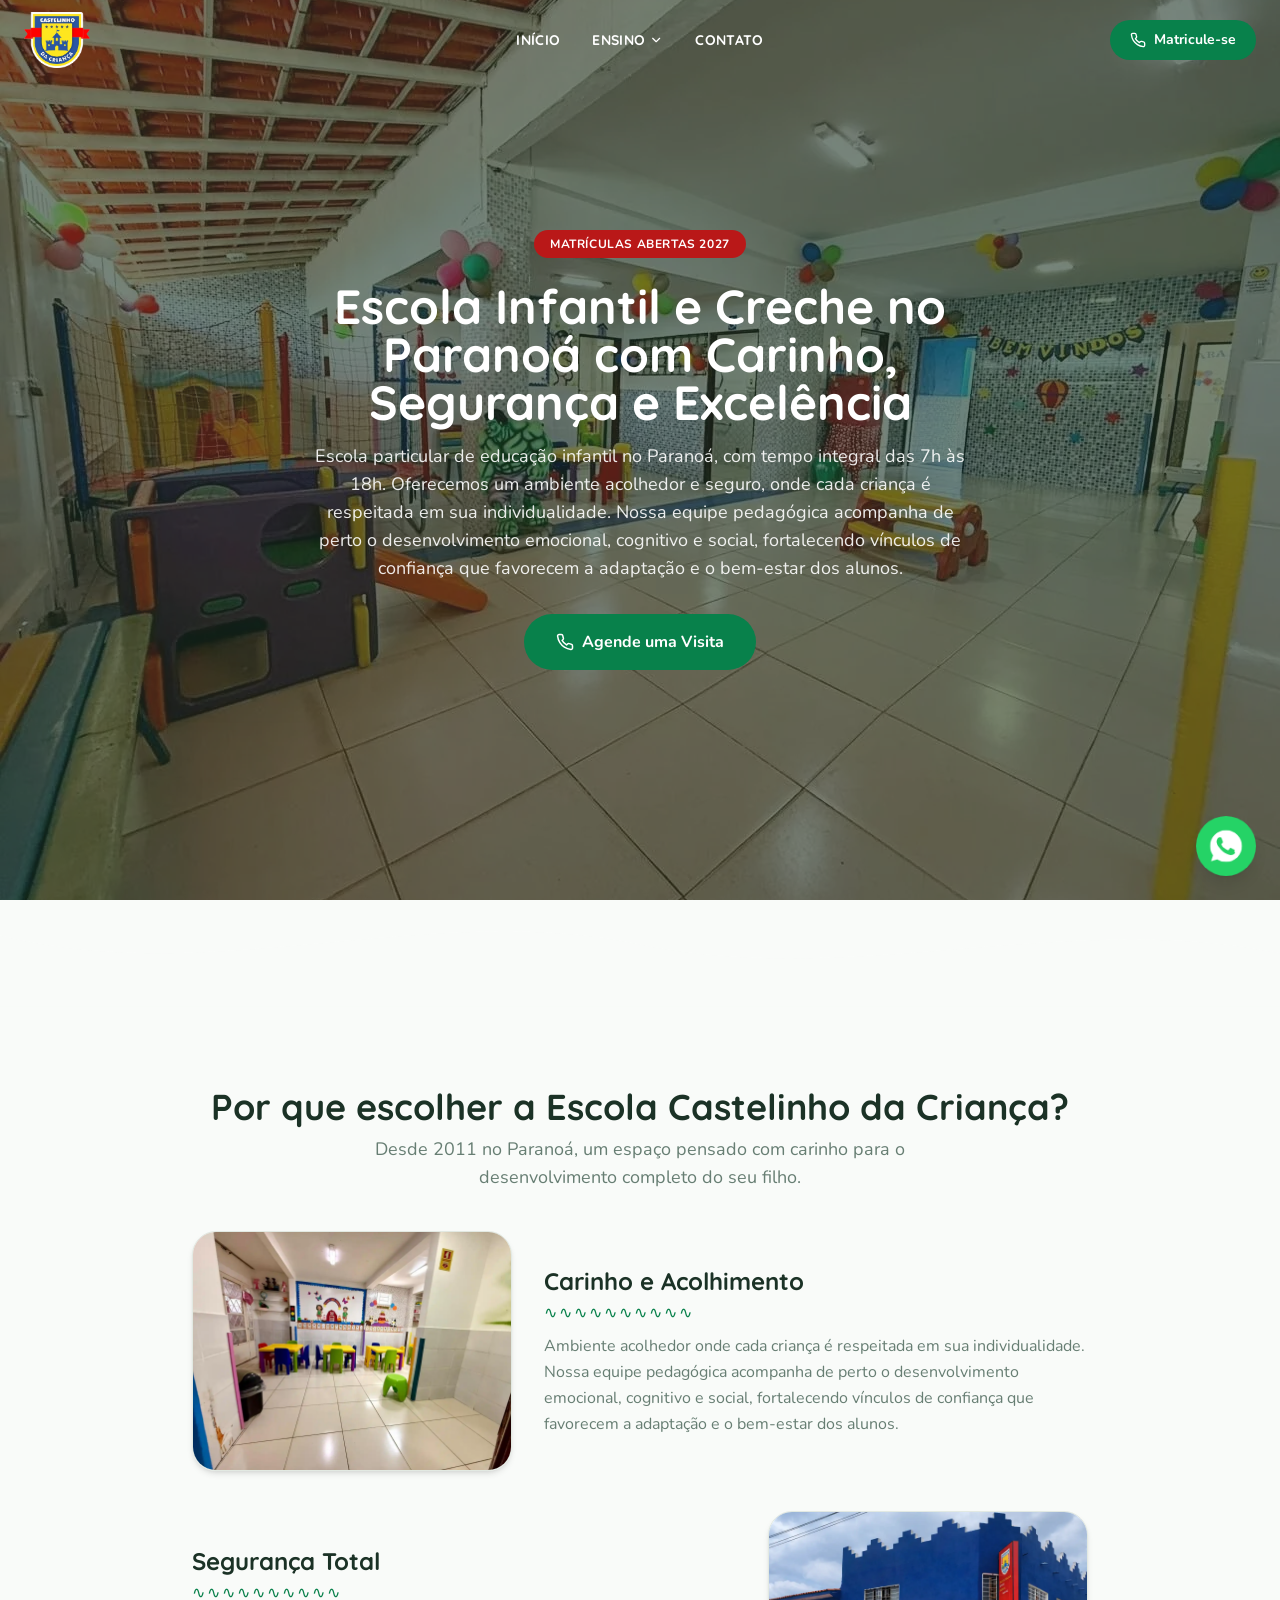
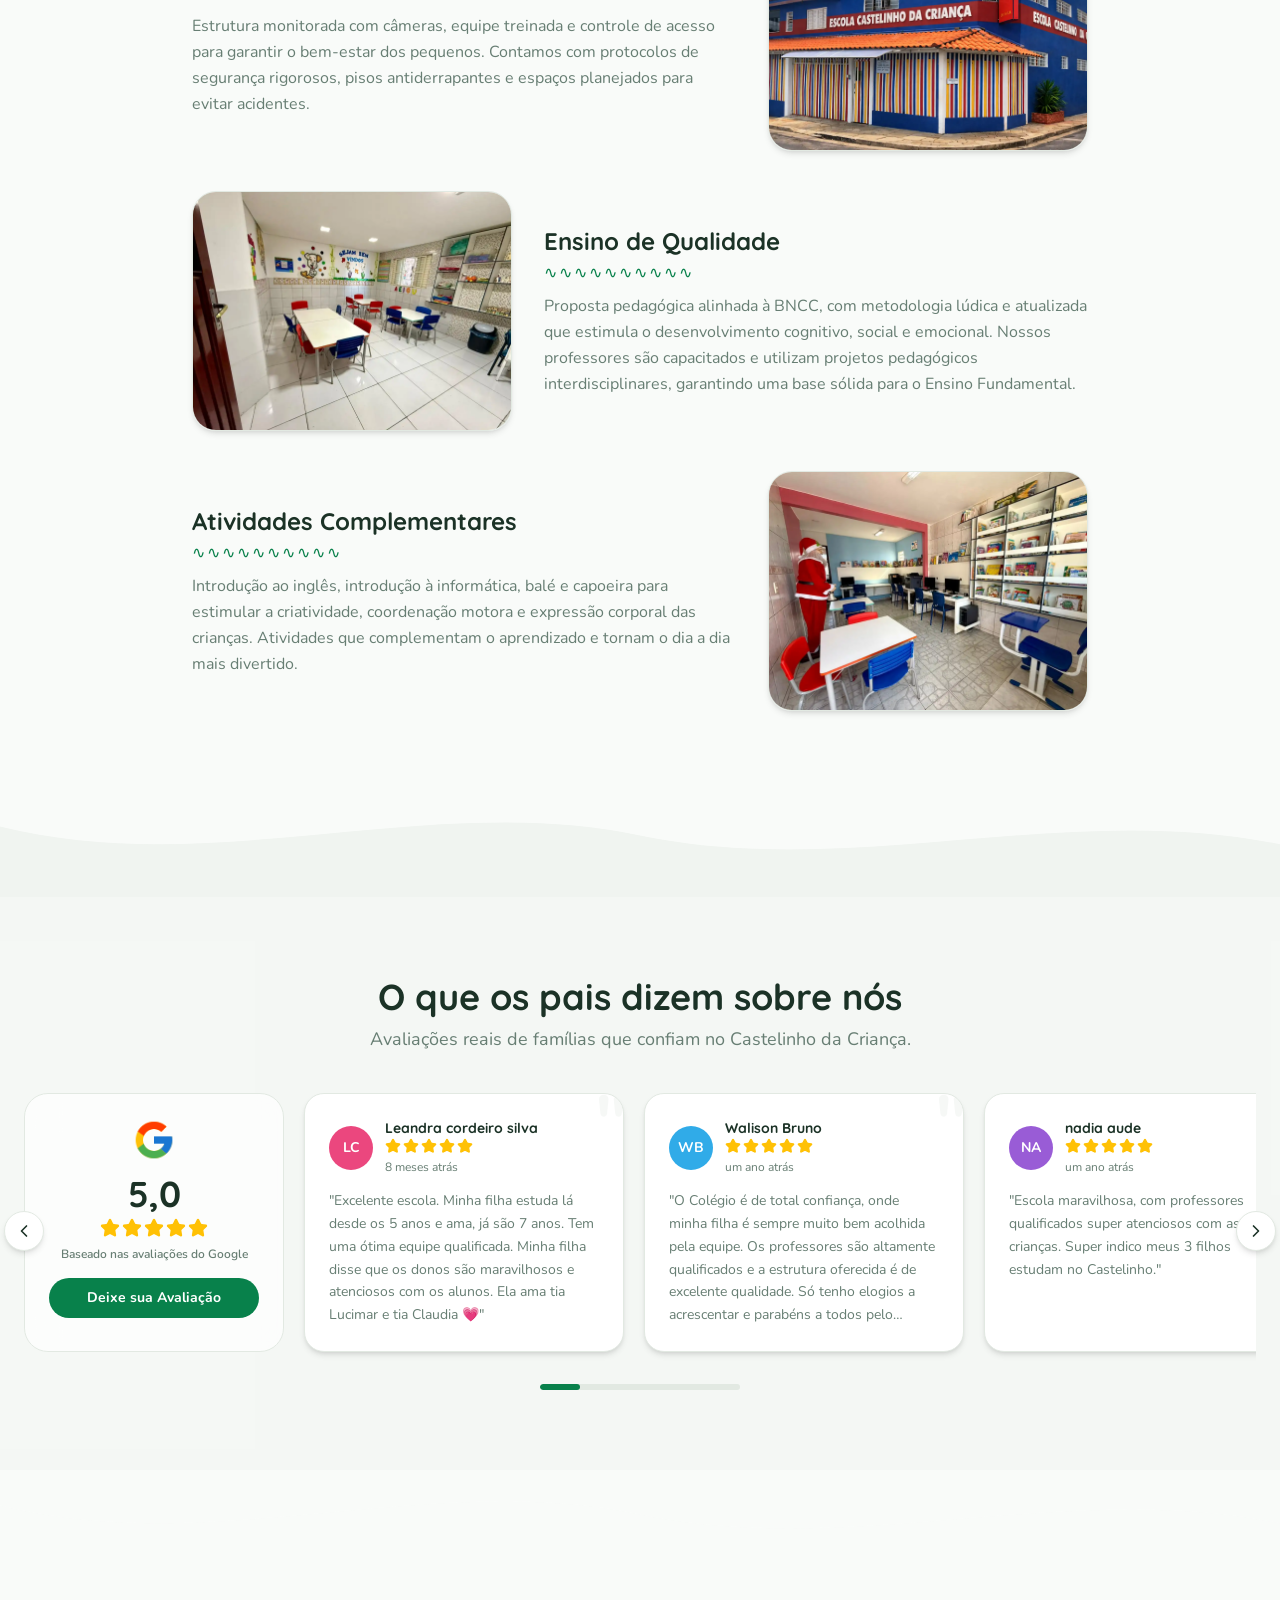
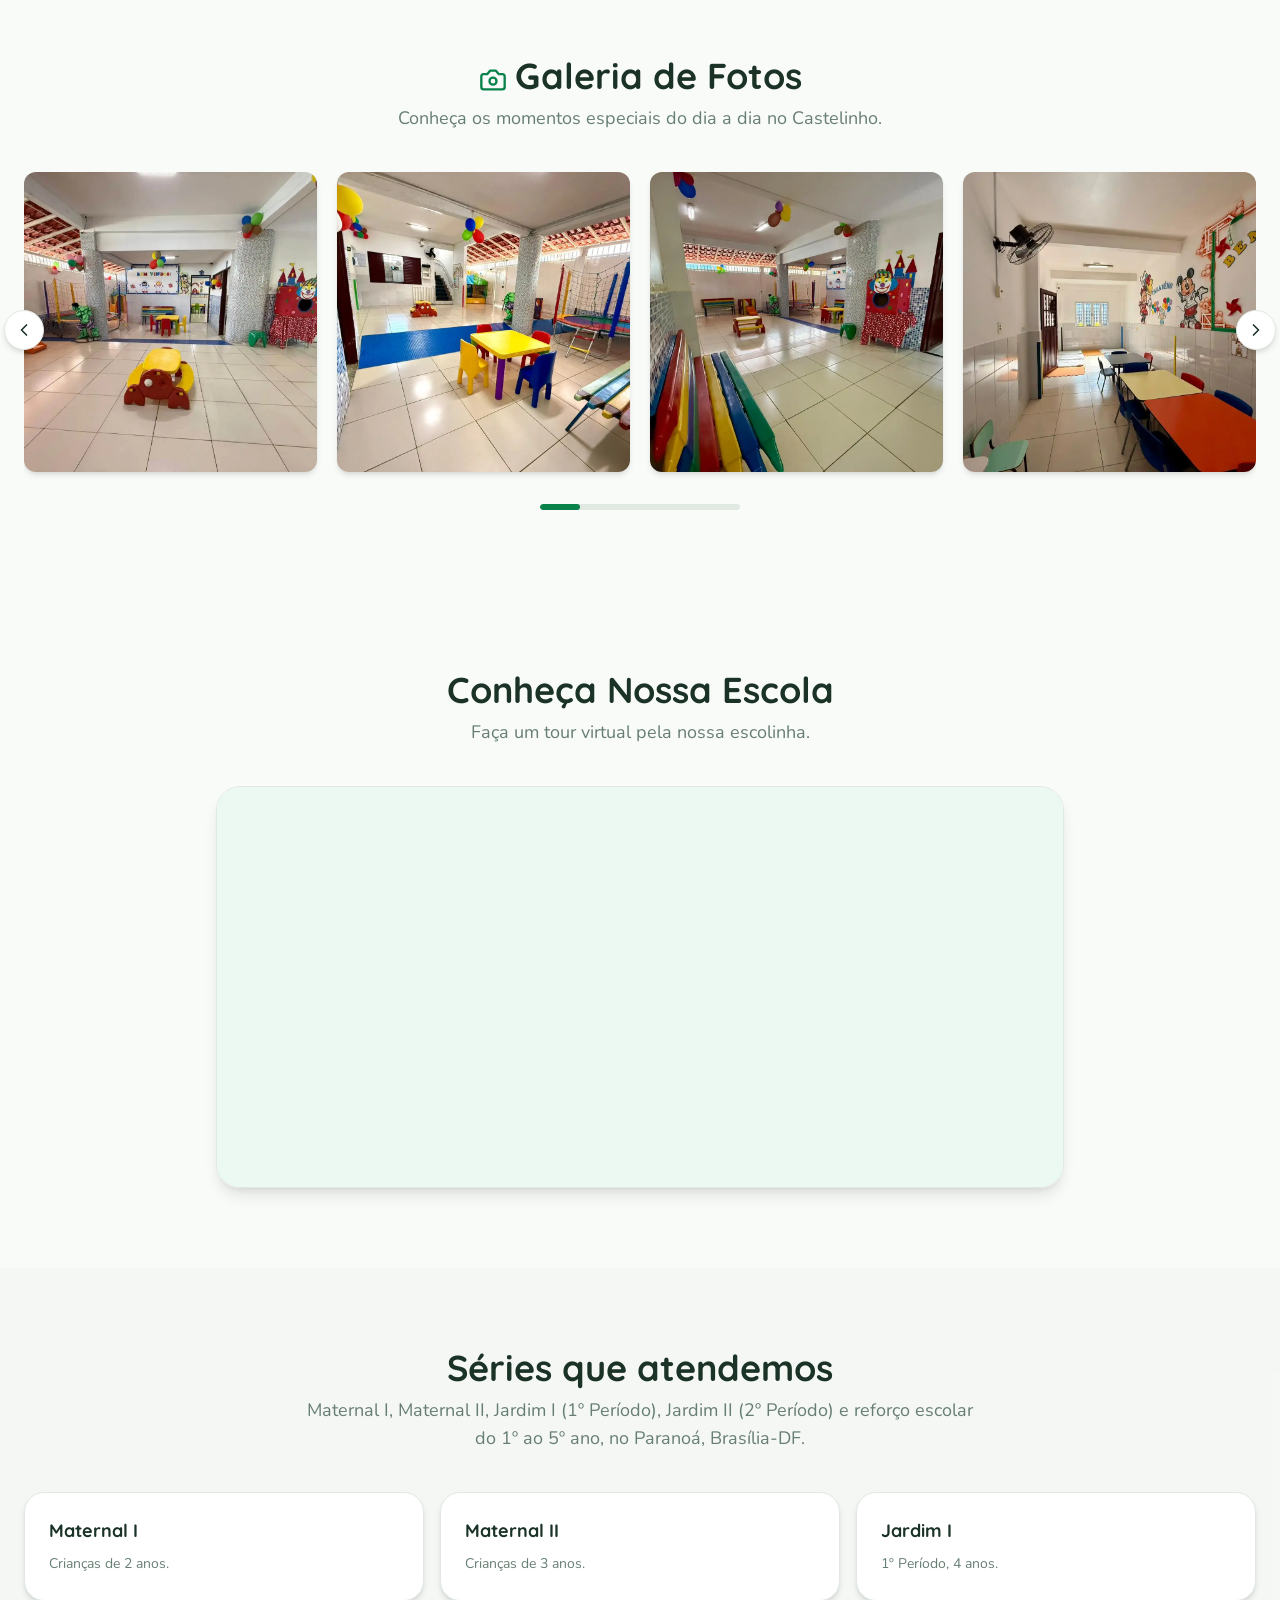
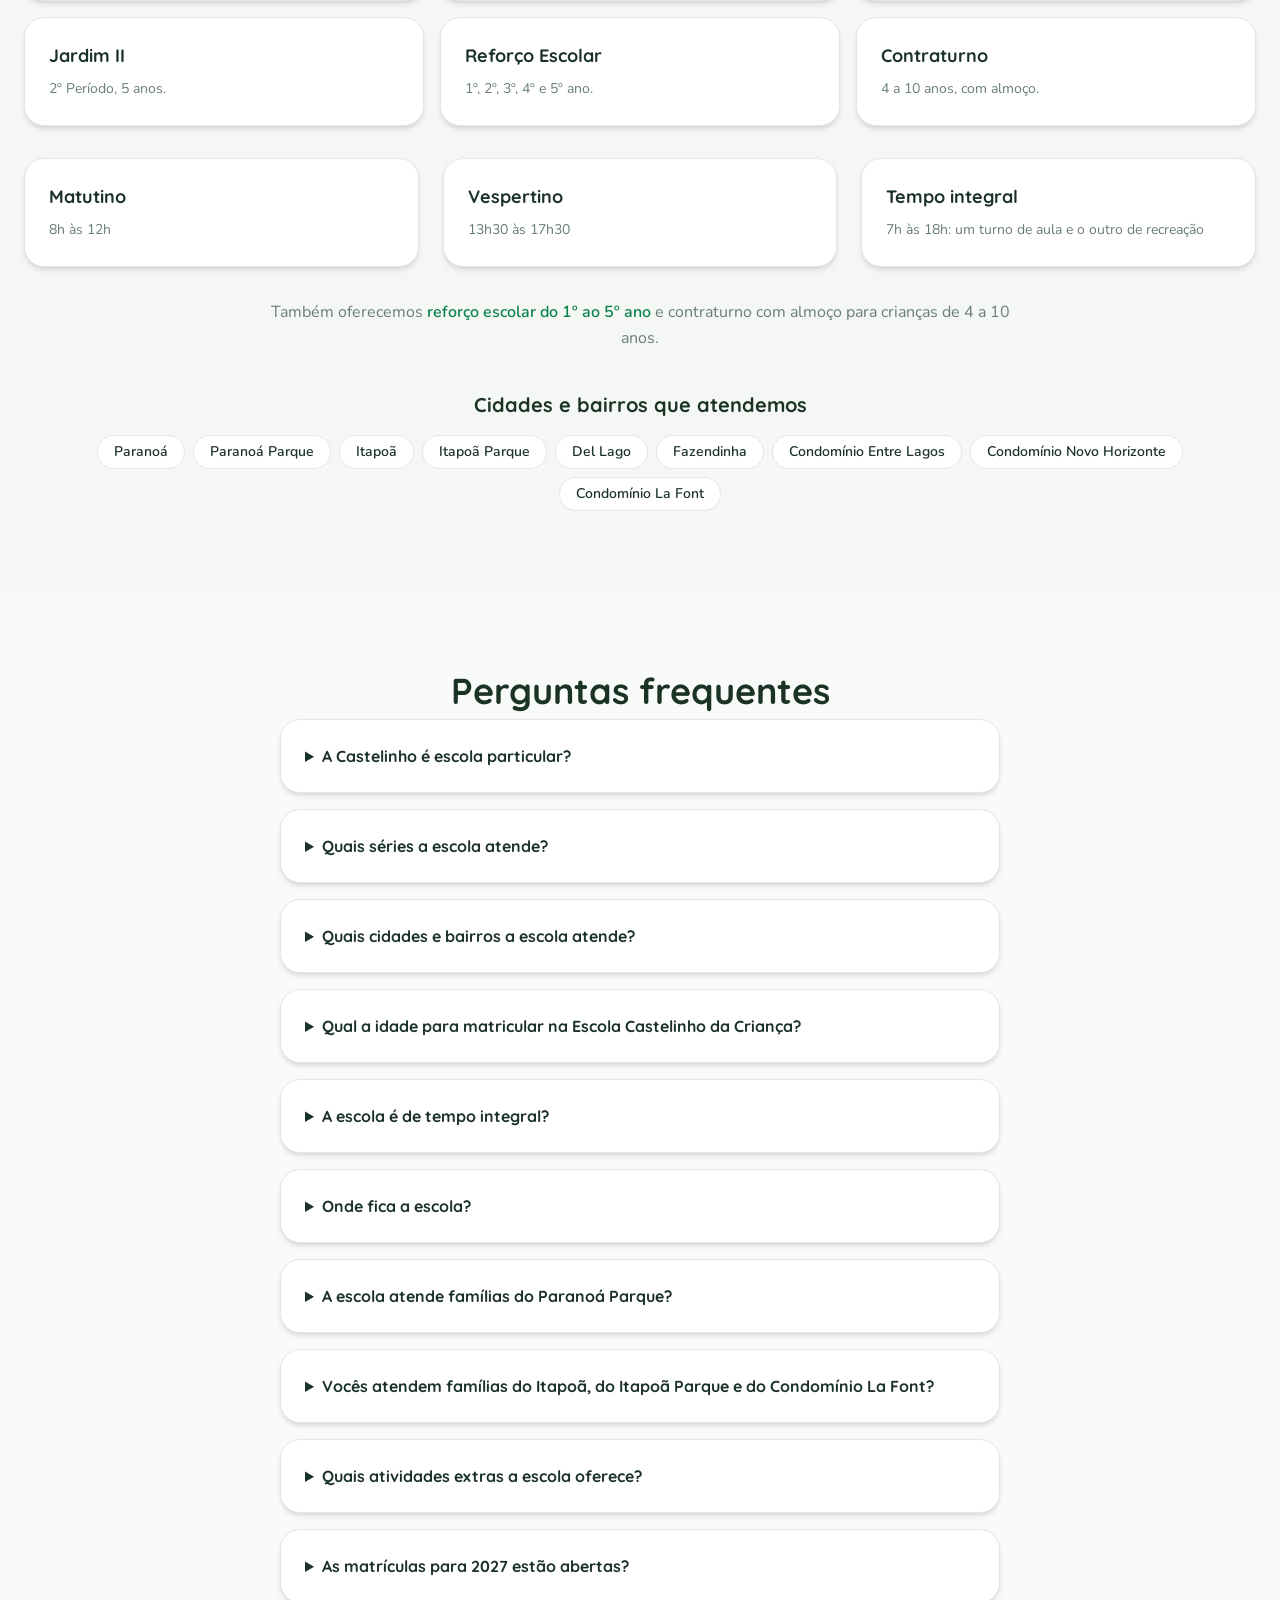
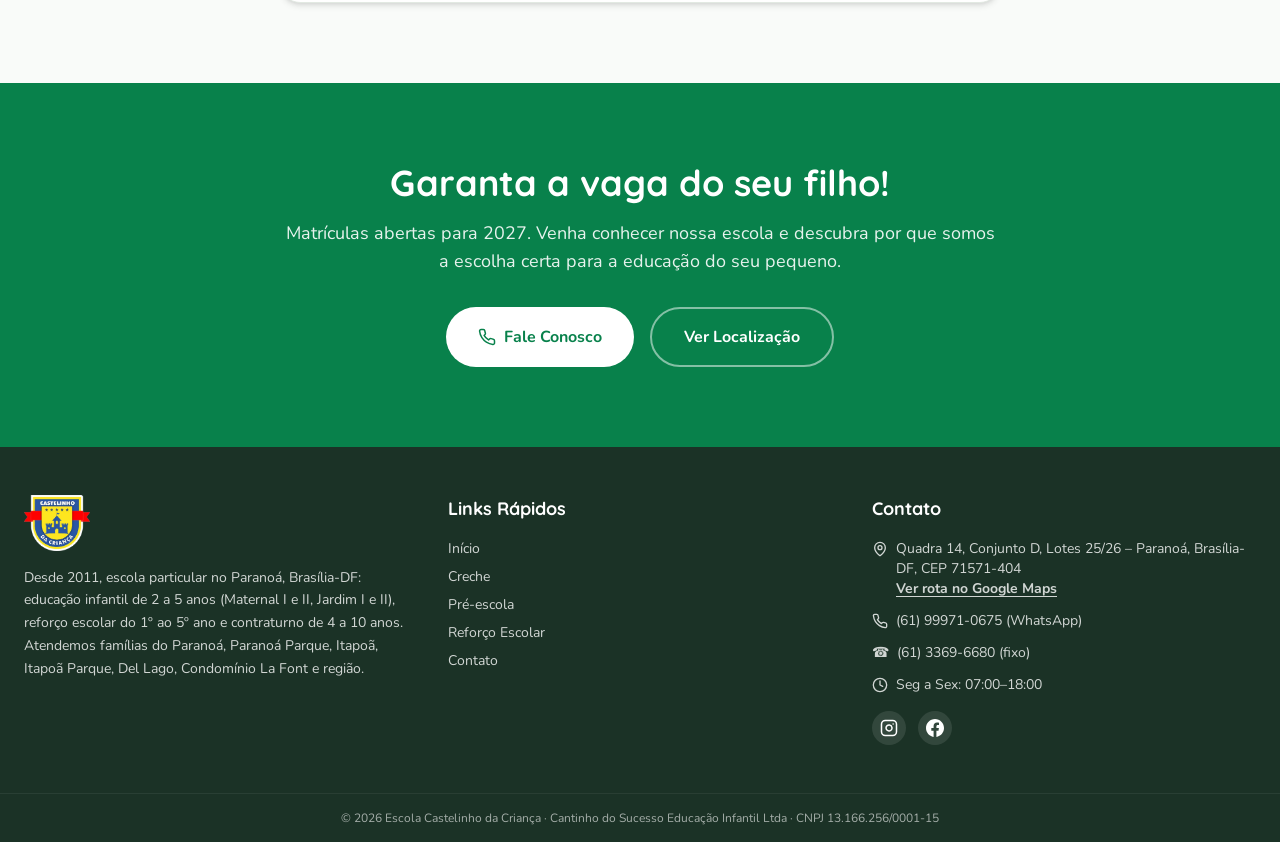
==== commit 02d7defc: "fix(imagens): fotos por página, sem repetição, com alt fiel à foto - Cada página mostra fotos que co" ====
--- a/index.html
+++ b/index.html
@@ -36,7 +36,7 @@
 <header class="offline-header fixed top-0 left-0 right-0 z-50 transition-all duration-300 is-home">
 <div class="container flex items-center justify-between h-16 md:h-20">
 <a href="index.html" class="flex items-center gap-2">
-<img src="imagens/logo.webp" alt="Logo Castelinho da Criança" class="h-12 md:h-14 w-auto" width="56" height="48"/>
+<img src="imagens/logo.webp" alt="Escola Castelinho da Criança, página inicial" class="h-12 md:h-14 w-auto" width="56" height="48"/>
 </a>
 <nav aria-label="Navegação principal" class="hidden md:flex items-center absolute left-1/2 -translate-x-1/2 gap-8">
 <a href="index.html" class="font-heading font-bold text-sm uppercase tracking-wide transition-colors hover:text-primary" aria-current="page">Início</a>
@@ -87,7 +87,7 @@
 </header>
 <main>
 <section class="relative min-h-screen flex items-center justify-center overflow-hidden" aria-label="Banner principal">
-<img src="imagens/patio-coberto-hero.webp" alt="Pátio coberto da Escola Castelinho da Criança no Paranoá - Educação Infantil" class="absolute inset-0 w-full h-full object-cover" fetchPriority="high" width="1920" height="1080"/>
+<img src="imagens/patio-coberto-hero.webp" alt="Pátio coberto da Escola Castelinho da Criança, com brinquedos e cama elástica" class="absolute inset-0 w-full h-full object-cover" fetchpriority="high" width="1280" height="960"/>
 <div class="absolute inset-0 bg-foreground/60">
 </div>
 <div class="relative container py-20 flex justify-center">
@@ -116,7 +116,7 @@
 <div class="flex flex-col gap-10">
 <article class="flex flex-col md:flex-row  items-center gap-6 md:gap-8 max-w-4xl mx-auto">
 <div class="w-full md:w-[320px] aspect-[4/3] rounded-3xl overflow-hidden border border-border shadow-md shrink-0">
-<img src="imagens/patio-coberto-brinquedos.webp" alt="Pátio coberto com brinquedos da creche Castelinho da Criança no Paranoá" loading="lazy" class="w-full h-full object-cover hover:scale-105 transition-transform duration-500" width="600" height="450"/>
+<img src="imagens/sala-mesinhas-coloridas.webp" alt="Sala com mesinhas e cadeiras coloridas do tamanho das crianças e mural de boas-vindas" loading="lazy" decoding="async" class="w-full h-full object-cover hover:scale-105 transition-transform duration-500" width="1280" height="960"/>
 </div>
 <div class="flex-1">
 <h3 class="font-heading font-bold text-xl md:text-2xl mb-2 text-foreground">Carinho e Acolhimento</h3>
@@ -137,7 +137,7 @@
 </article>
 <article class="flex flex-col md:flex-row md:flex-row-reverse items-center gap-6 md:gap-8 max-w-4xl mx-auto">
 <div class="w-full md:w-[320px] aspect-[4/3] rounded-3xl overflow-hidden border border-border shadow-md shrink-0">
-<img src="imagens/fachada.webp" alt="Fachada da Escola Castelinho da Criança na Quadra 14 do Paranoá DF" loading="lazy" class="w-full h-full object-cover hover:scale-105 transition-transform duration-500" width="600" height="450"/>
+<img src="imagens/fachada.webp" alt="Fachada azul da Escola Castelinho da Criança, com ameias de castelo e portões listrados" loading="lazy" decoding="async" class="w-full h-full object-cover hover:scale-105 transition-transform duration-500" width="1536" height="1024"/>
 </div>
 <div class="flex-1">
 <h3 class="font-heading font-bold text-xl md:text-2xl mb-2 text-foreground">Segurança Total</h3>
@@ -158,7 +158,7 @@
 </article>
 <article class="flex flex-col md:flex-row  items-center gap-6 md:gap-8 max-w-4xl mx-auto">
 <div class="w-full md:w-[320px] aspect-[4/3] rounded-3xl overflow-hidden border border-border shadow-md shrink-0">
-<img src="imagens/sala-mesinhas-amarelas.webp" alt="Sala do maternal com mesas e cadeiras infantis" loading="lazy" class="w-full h-full object-cover hover:scale-105 transition-transform duration-500" width="600" height="450"/>
+<img src="imagens/sala-aula-mural-boas-vindas.webp" alt="Sala de aula com mesas brancas, cadeiras vermelhas e azuis e mural de boas-vindas" loading="lazy" decoding="async" class="w-full h-full object-cover hover:scale-105 transition-transform duration-500" width="1280" height="960"/>
 </div>
 <div class="flex-1">
 <h3 class="font-heading font-bold text-xl md:text-2xl mb-2 text-foreground">Ensino de Qualidade</h3>
@@ -179,7 +179,7 @@
 </article>
 <article class="flex flex-col md:flex-row md:flex-row-reverse items-center gap-6 md:gap-8 max-w-4xl mx-auto">
 <div class="w-full md:w-[320px] aspect-[4/3] rounded-3xl overflow-hidden border border-border shadow-md shrink-0">
-<img src="imagens/_nao-usadas/brinquedoteca-escura.webp" alt="Brinquedoteca com piso emborrachado e brinquedos" loading="lazy" class="w-full h-full object-cover hover:scale-105 transition-transform duration-500" width="600" height="450"/>
+<img src="imagens/sala-informatica-leitura.webp" alt="Sala de informática e leitura, com computadores e estante de livros" loading="lazy" decoding="async" class="w-full h-full object-cover hover:scale-105 transition-transform duration-500" width="1280" height="960"/>
 </div>
 <div class="flex-1">
 <h3 class="font-heading font-bold text-xl md:text-2xl mb-2 text-foreground">Atividades Complementares</h3>
@@ -401,72 +401,67 @@
 <div class="flex gap-5 overflow-x-auto pb-4 snap-x snap-mandatory" style="scrollbar-width:none" role="region" aria-label="Carrossel de fotos">
 <div class="w-[85vw] max-w-[320px] sm:w-[calc(33.333%-14px)] xl:w-[calc(25%-15px)] snap-start shrink-0">
 <div class="rounded-xl overflow-hidden shadow-md h-[300px] bg-muted">
-<img src="imagens/sala-aula-quadro-branco.webp" alt="Sala de aula do reforço escolar com quadro branco" loading="lazy" width="300" height="300" class="w-full h-full object-cover hover:scale-105 transition-transform duration-500"/>
-</div>
-</div>
-<div class="w-[85vw] max-w-[320px] sm:w-[calc(33.333%-14px)] xl:w-[calc(25%-15px)] snap-start shrink-0">
-<div class="rounded-xl overflow-hidden shadow-md h-[300px] bg-muted">
-<img src="imagens/sala-informatica-leitura.webp" alt="Sala de informática da Escola Castelinho da Criança" loading="lazy" width="300" height="300" class="w-full h-full object-cover hover:scale-105 transition-transform duration-500"/>
-</div>
-</div>
-<div class="w-[85vw] max-w-[320px] sm:w-[calc(33.333%-14px)] xl:w-[calc(25%-15px)] snap-start shrink-0">
-<div class="rounded-xl overflow-hidden shadow-md h-[300px] bg-muted">
-<img src="imagens/banheiro.webp" alt="Banheiro adaptado para crianças da educação infantil" loading="lazy" width="300" height="300" class="w-full h-full object-cover hover:scale-105 transition-transform duration-500"/>
-</div>
-</div>
-<div class="w-[85vw] max-w-[320px] sm:w-[calc(33.333%-14px)] xl:w-[calc(25%-15px)] snap-start shrink-0">
-<div class="rounded-xl overflow-hidden shadow-md h-[300px] bg-muted">
-<img src="imagens/sala-aula-mural-boas-vindas.webp" alt="Sala de aula com mesas e cadeiras infantis na Escola Castelinho da Criança" loading="lazy" width="300" height="300" class="w-full h-full object-cover hover:scale-105 transition-transform duration-500"/>
-</div>
-</div>
-<div class="w-[85vw] max-w-[320px] sm:w-[calc(33.333%-14px)] xl:w-[calc(25%-15px)] snap-start shrink-0">
-<div class="rounded-xl overflow-hidden shadow-md h-[300px] bg-muted">
-<img src="imagens/secretaria.webp" alt="Secretaria e sala de atendimento aos pais" loading="lazy" width="300" height="300" class="w-full h-full object-cover hover:scale-105 transition-transform duration-500"/>
-</div>
-</div>
-<div class="w-[85vw] max-w-[320px] sm:w-[calc(33.333%-14px)] xl:w-[calc(25%-15px)] snap-start shrink-0">
-<div class="rounded-xl overflow-hidden shadow-md h-[300px] bg-muted">
-<img src="imagens/sala-mesinhas-coloridas.webp" alt="Sala do maternal com mesinhas e cadeiras coloridas" loading="lazy" width="300" height="300" class="w-full h-full object-cover hover:scale-105 transition-transform duration-500"/>
-</div>
-</div>
-<div class="w-[85vw] max-w-[320px] sm:w-[calc(33.333%-14px)] xl:w-[calc(25%-15px)] snap-start shrink-0">
-<div class="rounded-xl overflow-hidden shadow-md h-[300px] bg-muted">
-<img src="imagens/_nao-usadas/secretaria-sofa-vermelho.webp" alt="Recepção e secretaria da Escola Castelinho da Criança" loading="lazy" width="300" height="300" class="w-full h-full object-cover hover:scale-105 transition-transform duration-500"/>
-</div>
-</div>
-<div class="w-[85vw] max-w-[320px] sm:w-[calc(33.333%-14px)] xl:w-[calc(25%-15px)] snap-start shrink-0">
-<div class="rounded-xl overflow-hidden shadow-md h-[300px] bg-muted">
-<img src="imagens/sala-direcao.webp" alt="Sala da direção da escola infantil no Paranoá" loading="lazy" width="300" height="300" class="w-full h-full object-cover hover:scale-105 transition-transform duration-500"/>
-</div>
-</div>
-<div class="w-[85vw] max-w-[320px] sm:w-[calc(33.333%-14px)] xl:w-[calc(25%-15px)] snap-start shrink-0">
-<div class="rounded-xl overflow-hidden shadow-md h-[300px] bg-muted">
-<img src="imagens/cozinha.webp" alt="Cozinha da escola onde é preparada a alimentação das crianças" loading="lazy" width="300" height="300" class="w-full h-full object-cover hover:scale-105 transition-transform duration-500"/>
-</div>
-</div>
-<div class="w-[85vw] max-w-[320px] sm:w-[calc(33.333%-14px)] xl:w-[calc(25%-15px)] snap-start shrink-0">
-<div class="rounded-xl overflow-hidden shadow-md h-[300px] bg-muted">
-<img src="imagens/patio-coberto-palhaco.webp" alt="Pátio interno decorado da creche no Paranoá" loading="lazy" width="300" height="300" class="w-full h-full object-cover hover:scale-105 transition-transform duration-500"/>
-</div>
-</div>
-<div class="w-[85vw] max-w-[320px] sm:w-[calc(33.333%-14px)] xl:w-[calc(25%-15px)] snap-start shrink-0">
-<div class="rounded-xl overflow-hidden shadow-md h-[300px] bg-muted">
-<img src="imagens/_nao-usadas/brinquedoteca-escura.webp" alt="Brinquedoteca com piso emborrachado e brinquedos" loading="lazy" width="300" height="300" class="w-full h-full object-cover hover:scale-105 transition-transform duration-500"/>
-</div>
-</div>
-<div class="w-[85vw] max-w-[320px] sm:w-[calc(33.333%-14px)] xl:w-[calc(25%-15px)] snap-start shrink-0">
-<div class="rounded-xl overflow-hidden shadow-md h-[300px] bg-muted">
-<img src="imagens/sala-mural-balao.webp" alt="Sala de aula decorada com mesas coloridas" loading="lazy" width="300" height="300" class="w-full h-full object-cover hover:scale-105 transition-transform duration-500"/>
-</div>
-</div>
-<div class="w-[85vw] max-w-[320px] sm:w-[calc(33.333%-14px)] xl:w-[calc(25%-15px)] snap-start shrink-0">
-<div class="rounded-xl overflow-hidden shadow-md h-[300px] bg-muted">
-<img src="imagens/patio-coberto-cama-elastica.webp" alt="Pátio coberto com mesinhas e cama elástica" loading="lazy" width="300" height="300" class="w-full h-full object-cover hover:scale-105 transition-transform duration-500"/>
-</div>
-</div>
-<div class="w-[85vw] max-w-[320px] sm:w-[calc(33.333%-14px)] xl:w-[calc(25%-15px)] snap-start shrink-0">
-<div class="rounded-xl overflow-hidden shadow-md h-[300px] bg-muted">
-<img src="imagens/parquinho-externo.webp" alt="Parquinho externo com escorregador e gangorras" loading="lazy" width="300" height="300" class="w-full h-full object-cover hover:scale-105 transition-transform duration-500"/>
+<img src="imagens/patio-coberto-brinquedos.webp" alt="Pátio coberto com cama elástica, escorregador e mesinhas" loading="lazy" decoding="async" width="1280" height="960" class="w-full h-full object-cover hover:scale-105 transition-transform duration-500"/>
+</div>
+</div>
+<div class="w-[85vw] max-w-[320px] sm:w-[calc(33.333%-14px)] xl:w-[calc(25%-15px)] snap-start shrink-0">
+<div class="rounded-xl overflow-hidden shadow-md h-[300px] bg-muted">
+<img src="imagens/patio-coberto-cama-elastica.webp" alt="Pátio coberto com cama elástica protegida por rede e mesinha amarela" loading="lazy" decoding="async" width="1280" height="960" class="w-full h-full object-cover hover:scale-105 transition-transform duration-500"/>
+</div>
+</div>
+<div class="w-[85vw] max-w-[320px] sm:w-[calc(33.333%-14px)] xl:w-[calc(25%-15px)] snap-start shrink-0">
+<div class="rounded-xl overflow-hidden shadow-md h-[300px] bg-muted">
+<img src="imagens/patio-coberto-palhaco.webp" alt="Pátio coberto com bancos coloridos e painel de palhaço" loading="lazy" decoding="async" width="1280" height="960" class="w-full h-full object-cover hover:scale-105 transition-transform duration-500"/>
+</div>
+</div>
+<div class="w-[85vw] max-w-[320px] sm:w-[calc(33.333%-14px)] xl:w-[calc(25%-15px)] snap-start shrink-0">
+<div class="rounded-xl overflow-hidden shadow-md h-[300px] bg-muted">
+<img src="imagens/sala-mural-balao.webp" alt="Sala com mesas coloridas e mural de balão; ao fundo, colchonetes" loading="lazy" decoding="async" width="1280" height="960" class="w-full h-full object-cover hover:scale-105 transition-transform duration-500"/>
+</div>
+</div>
+<div class="w-[85vw] max-w-[320px] sm:w-[calc(33.333%-14px)] xl:w-[calc(25%-15px)] snap-start shrink-0">
+<div class="rounded-xl overflow-hidden shadow-md h-[300px] bg-muted">
+<img src="imagens/sala-mesinhas-amarelas.webp" alt="Sala com mesinhas amarelas, cadeirinhas coloridas e mural de fazendinha" loading="lazy" decoding="async" width="1280" height="960" class="w-full h-full object-cover hover:scale-105 transition-transform duration-500"/>
+</div>
+</div>
+<div class="w-[85vw] max-w-[320px] sm:w-[calc(33.333%-14px)] xl:w-[calc(25%-15px)] snap-start shrink-0">
+<div class="rounded-xl overflow-hidden shadow-md h-[300px] bg-muted">
+<img src="imagens/sala-aula-quadro-branco.webp" alt="Sala de aula com quadro branco, mesas e cadeiras azuis" loading="lazy" decoding="async" width="1280" height="960" class="w-full h-full object-cover hover:scale-105 transition-transform duration-500"/>
+</div>
+</div>
+<div class="w-[85vw] max-w-[320px] sm:w-[calc(33.333%-14px)] xl:w-[calc(25%-15px)] snap-start shrink-0">
+<div class="rounded-xl overflow-hidden shadow-md h-[300px] bg-muted">
+<img src="imagens/brinquedoteca.webp" alt="Brinquedoteca coberta com piso emborrachado, escorregador e brinquedos" loading="lazy" decoding="async" width="1280" height="960" class="w-full h-full object-cover hover:scale-105 transition-transform duration-500"/>
+</div>
+</div>
+<div class="w-[85vw] max-w-[320px] sm:w-[calc(33.333%-14px)] xl:w-[calc(25%-15px)] snap-start shrink-0">
+<div class="rounded-xl overflow-hidden shadow-md h-[300px] bg-muted">
+<img src="imagens/brinquedoteca-escalada.webp" alt="Brinquedoteca com brinquedo de escalar e piso emborrachado" loading="lazy" decoding="async" width="1280" height="960" class="w-full h-full object-cover hover:scale-105 transition-transform duration-500"/>
+</div>
+</div>
+<div class="w-[85vw] max-w-[320px] sm:w-[calc(33.333%-14px)] xl:w-[calc(25%-15px)] snap-start shrink-0">
+<div class="rounded-xl overflow-hidden shadow-md h-[300px] bg-muted">
+<img src="imagens/parquinho-externo.webp" alt="Parquinho ao ar livre com escorregador e gangorras" loading="lazy" decoding="async" width="1280" height="960" class="w-full h-full object-cover hover:scale-105 transition-transform duration-500"/>
+</div>
+</div>
+<div class="w-[85vw] max-w-[320px] sm:w-[calc(33.333%-14px)] xl:w-[calc(25%-15px)] snap-start shrink-0">
+<div class="rounded-xl overflow-hidden shadow-md h-[300px] bg-muted">
+<img src="imagens/cozinha.webp" alt="Cozinha da escola, com fogão, pia e bancada de granito" loading="lazy" decoding="async" width="1280" height="960" class="w-full h-full object-cover hover:scale-105 transition-transform duration-500"/>
+</div>
+</div>
+<div class="w-[85vw] max-w-[320px] sm:w-[calc(33.333%-14px)] xl:w-[calc(25%-15px)] snap-start shrink-0">
+<div class="rounded-xl overflow-hidden shadow-md h-[300px] bg-muted">
+<img src="imagens/banheiro.webp" alt="Banheiro com pia, vaso sanitário e tanque" loading="lazy" decoding="async" width="1280" height="960" class="w-full h-full object-cover hover:scale-105 transition-transform duration-500"/>
+</div>
+</div>
+<div class="w-[85vw] max-w-[320px] sm:w-[calc(33.333%-14px)] xl:w-[calc(25%-15px)] snap-start shrink-0">
+<div class="rounded-xl overflow-hidden shadow-md h-[300px] bg-muted">
+<img src="imagens/secretaria.webp" alt="Secretaria com estantes de material escolar" loading="lazy" decoding="async" width="1280" height="960" class="w-full h-full object-cover hover:scale-105 transition-transform duration-500"/>
+</div>
+</div>
+<div class="w-[85vw] max-w-[320px] sm:w-[calc(33.333%-14px)] xl:w-[calc(25%-15px)] snap-start shrink-0">
+<div class="rounded-xl overflow-hidden shadow-md h-[300px] bg-muted">
+<img src="imagens/sala-direcao.webp" alt="Sala da direção, com mesa de atendimento e estante de livros" loading="lazy" decoding="async" width="1280" height="960" class="w-full h-full object-cover hover:scale-105 transition-transform duration-500"/>
 </div>
 </div>
 </div>
@@ -485,7 +480,6 @@
 <p class="section-subtitle">Faça um tour virtual pela nossa escolinha.</p>
 <div class="rounded-3xl overflow-hidden shadow-lg border border-border">
 <div class="offline-map" style="min-height:400px">
-<img src="imagens/patio-coberto-hero.webp" alt="Pátio coberto da Escola Castelinho da Criança" class="offline-facade"/>
 <div class="offline-map-copy">
 <strong>Escola Castelinho da Criança</strong>
 <p>Q 14 Conjunto D, Lotes 25/26 · Paranoá, Brasília - DF<br/>CEP 71571-404</p>
@@ -621,7 +615,7 @@
 <div class="container py-12">
 <div class="grid grid-cols-1 md:grid-cols-3 gap-10">
 <div>
-<img src="imagens/logo.webp" alt="Logo Castelinho da Criança" class="h-14 w-auto mb-4" loading="lazy" width="115" height="98"/>
+<img src="imagens/logo.webp" alt="Logo da Escola Castelinho da Criança" class="h-14 w-auto mb-4" loading="lazy" width="115" height="98"/>
 <p class="text-sm opacity-80 leading-relaxed">Desde 2011, escola particular no Paranoá, Brasília-DF: educação infantil de 2 a 5 anos (Maternal I e II, Jardim I e II), reforço escolar do 1º ao 5º ano e contraturno de 4 a 10 anos. Atendemos famílias do Paranoá, Paranoá Parque, Itapoã, Itapoã Parque, Del Lago, Condomínio La Font e região.</p>
 </div>
 <div>
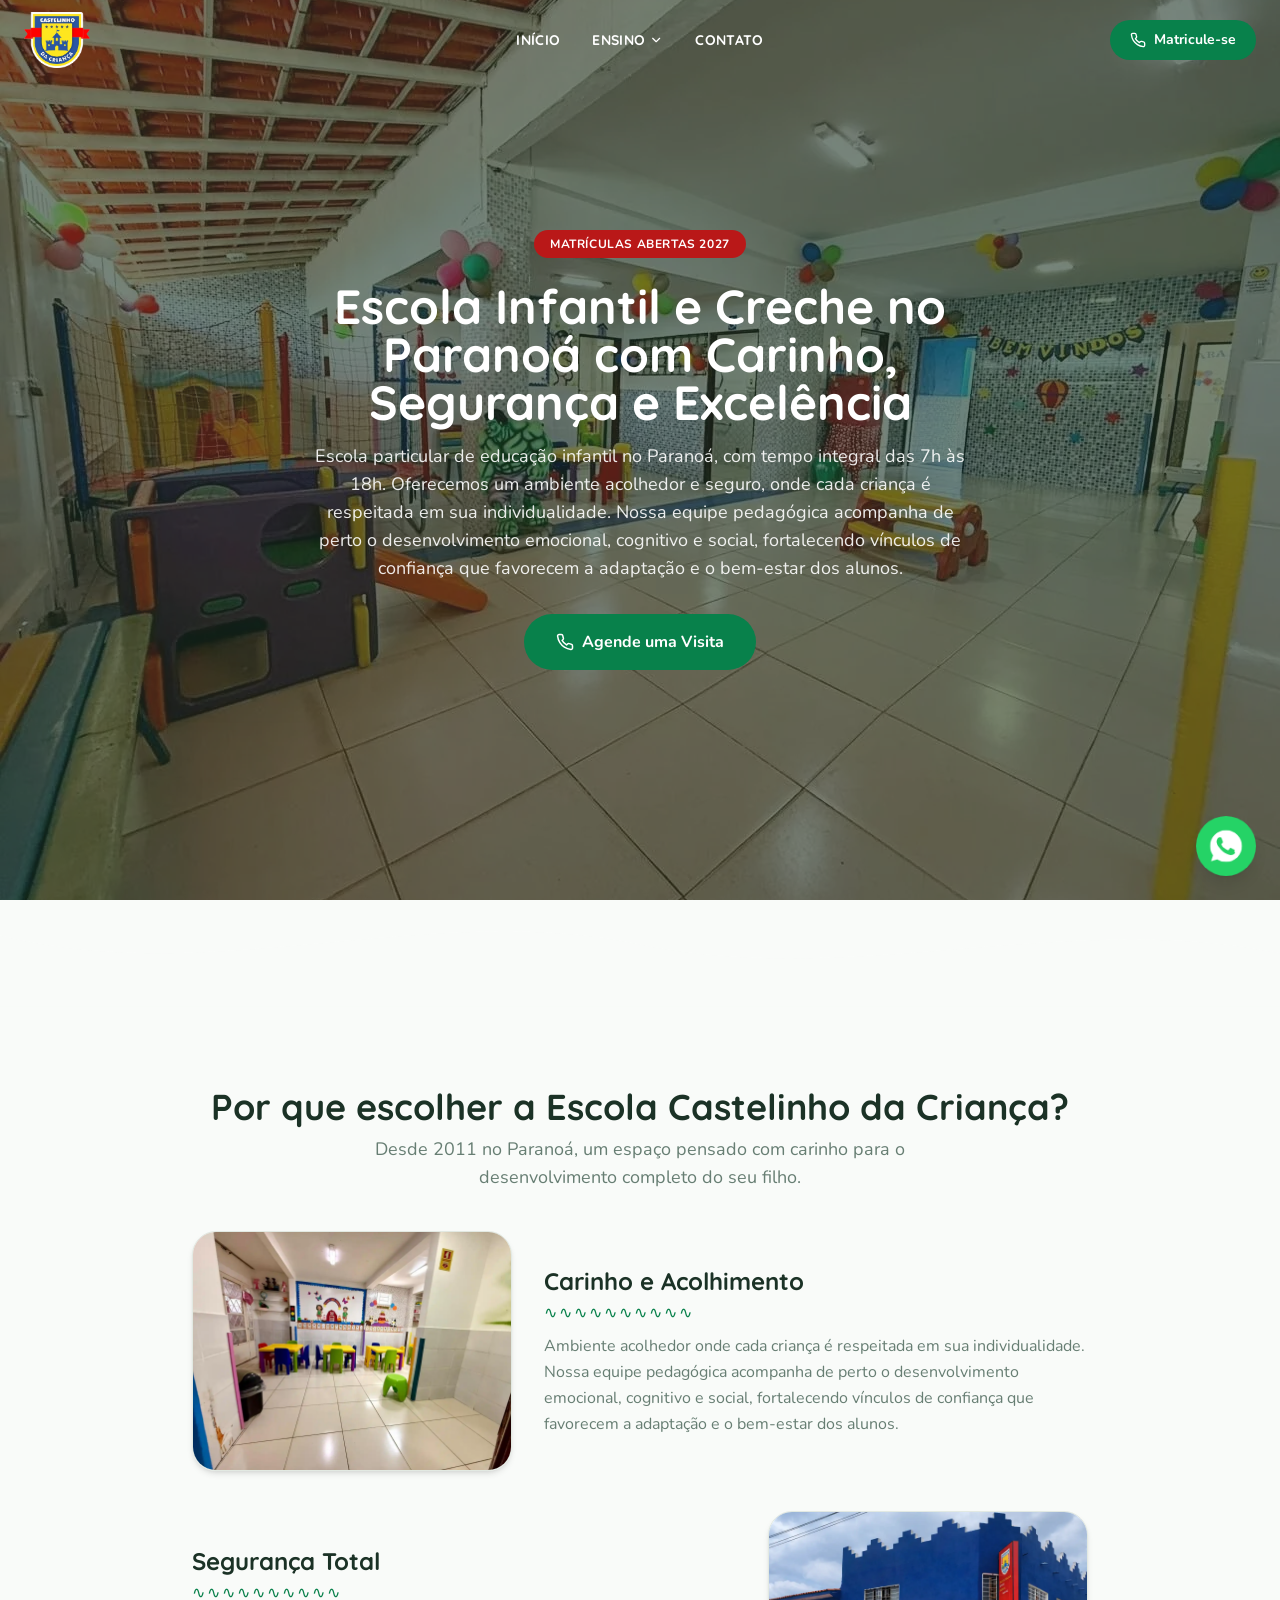
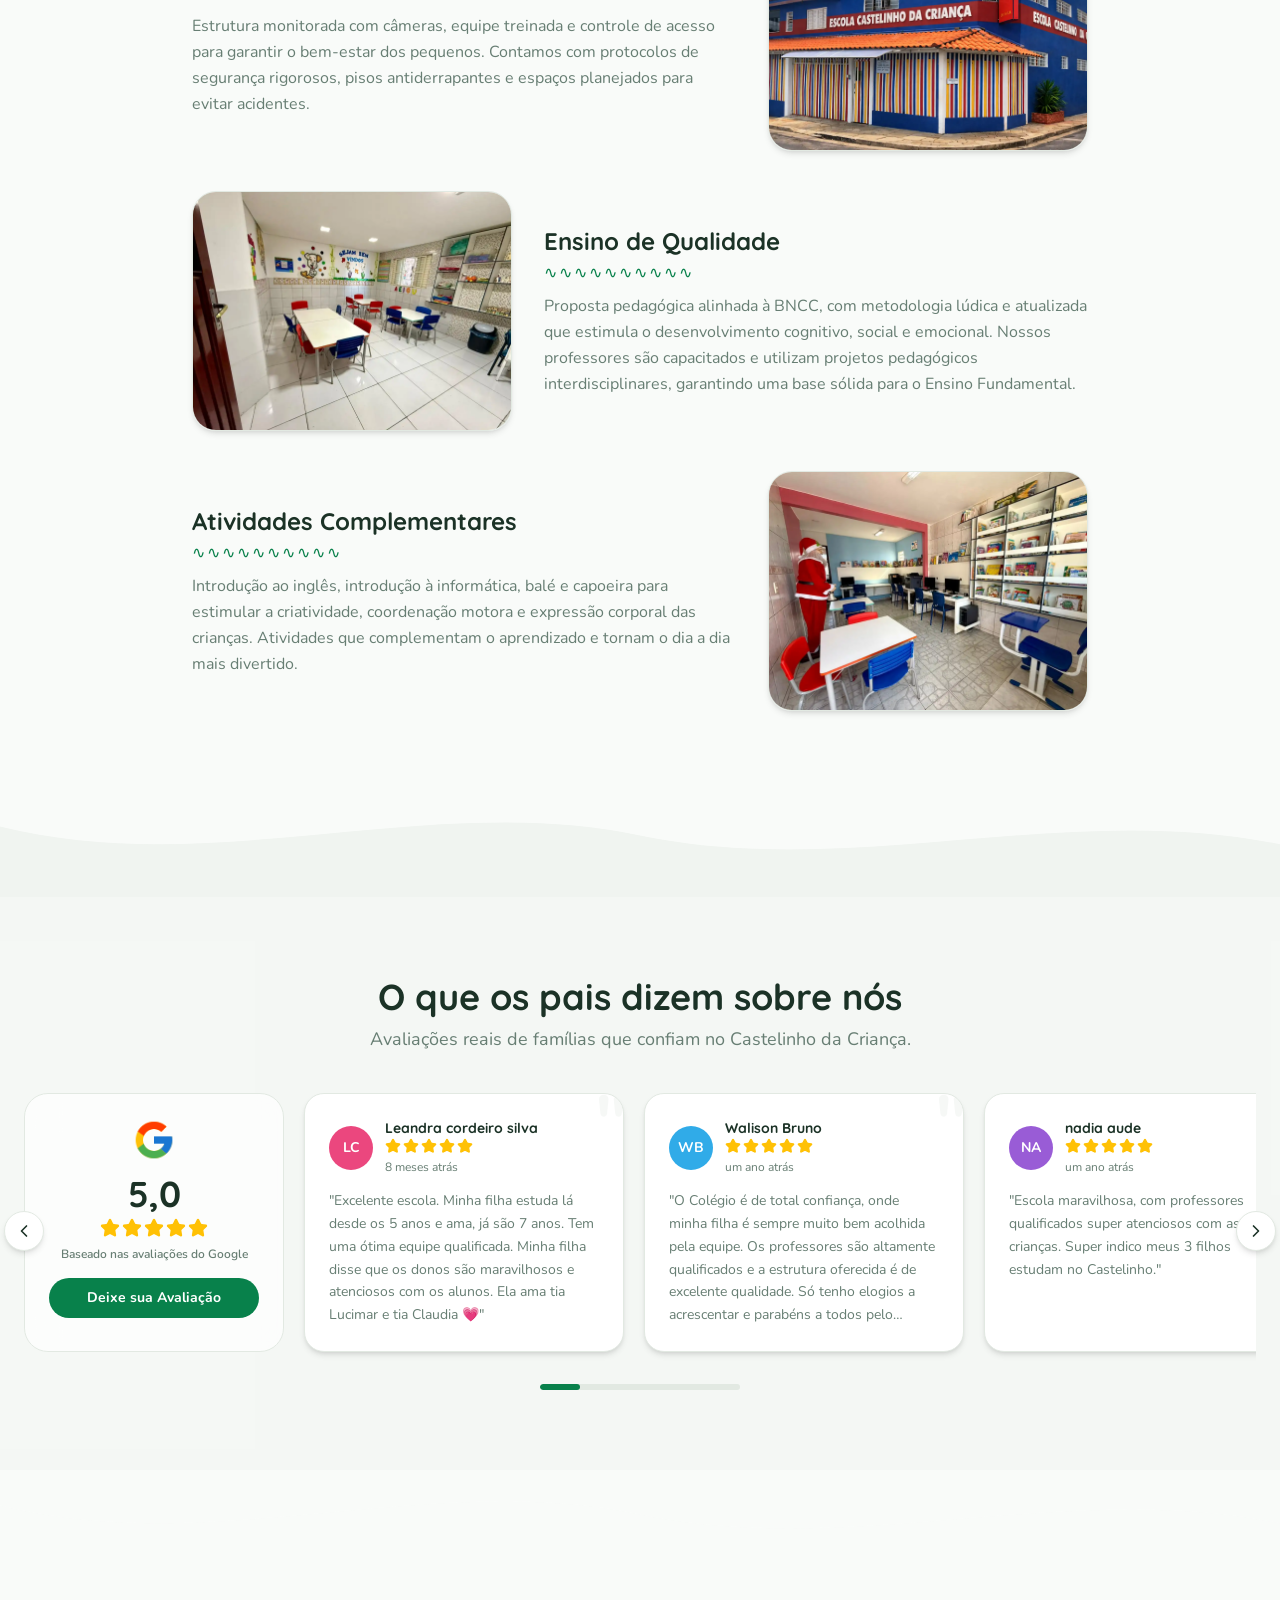
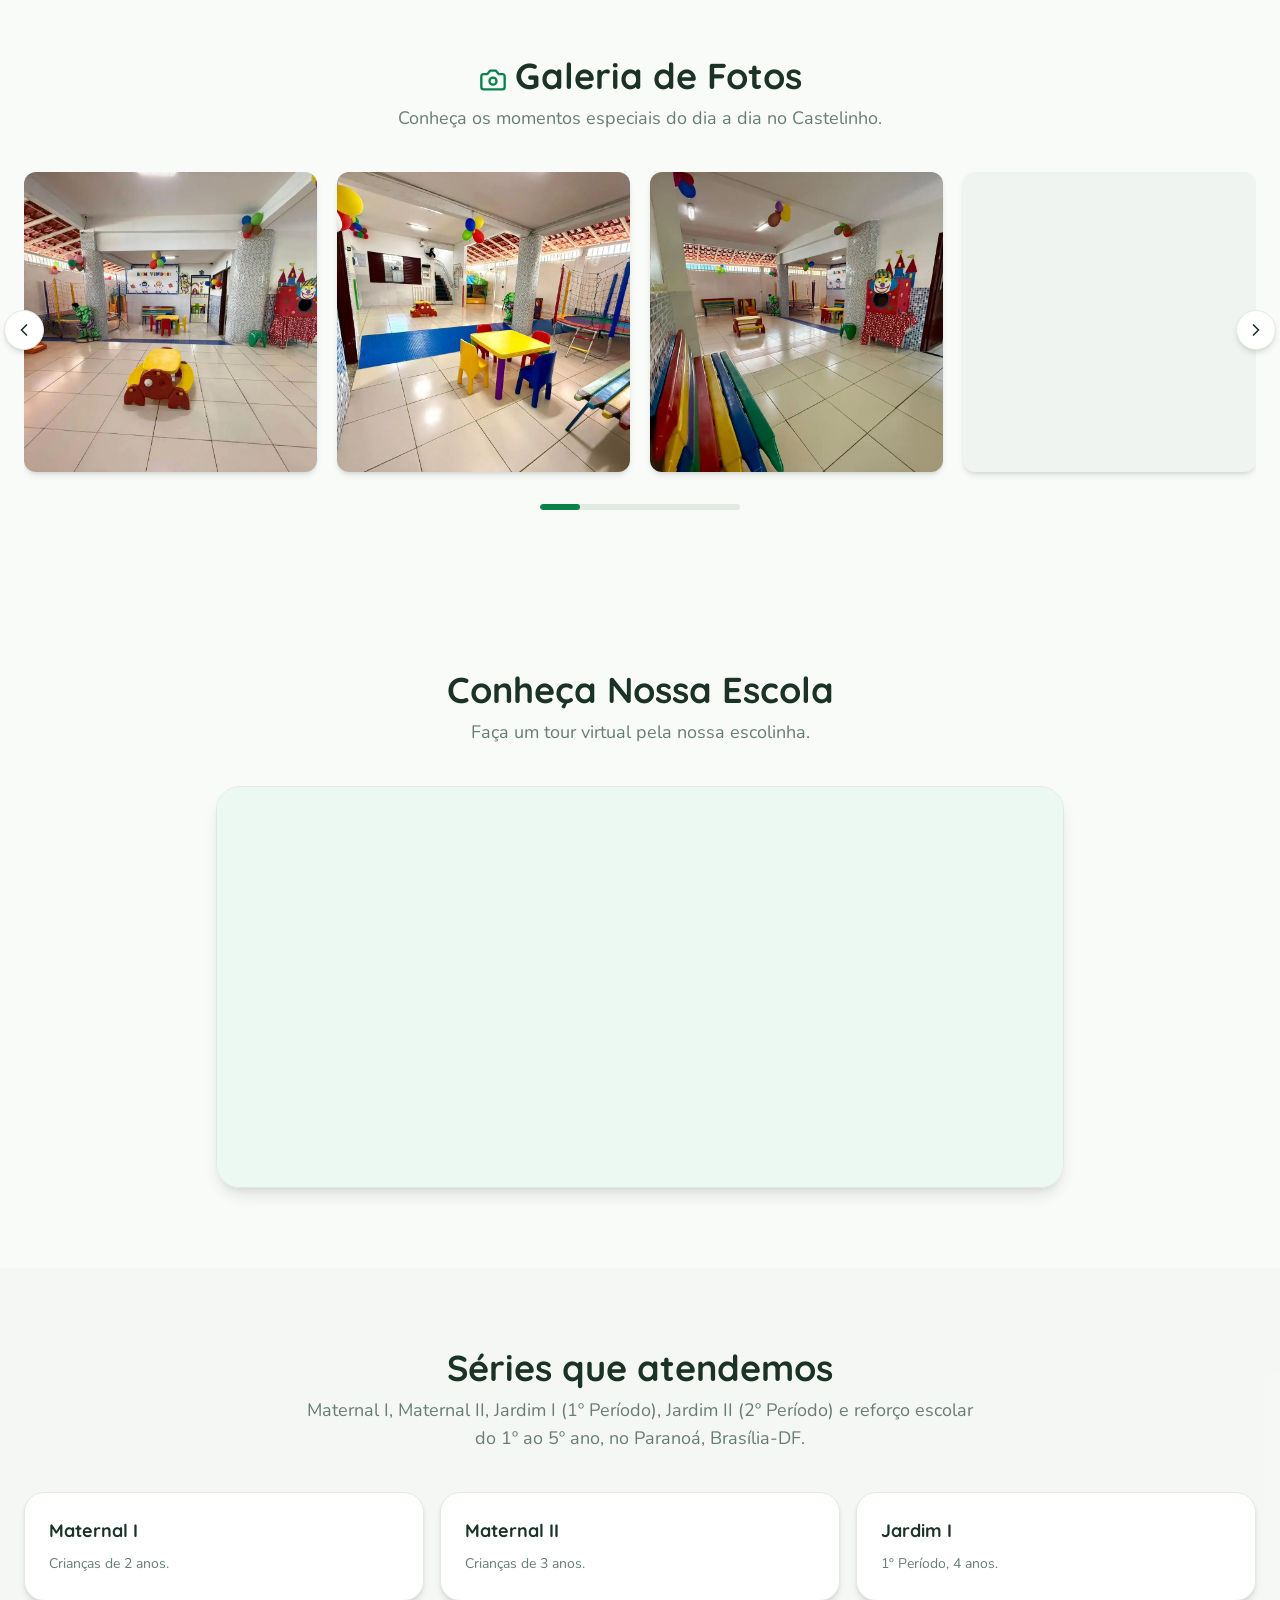
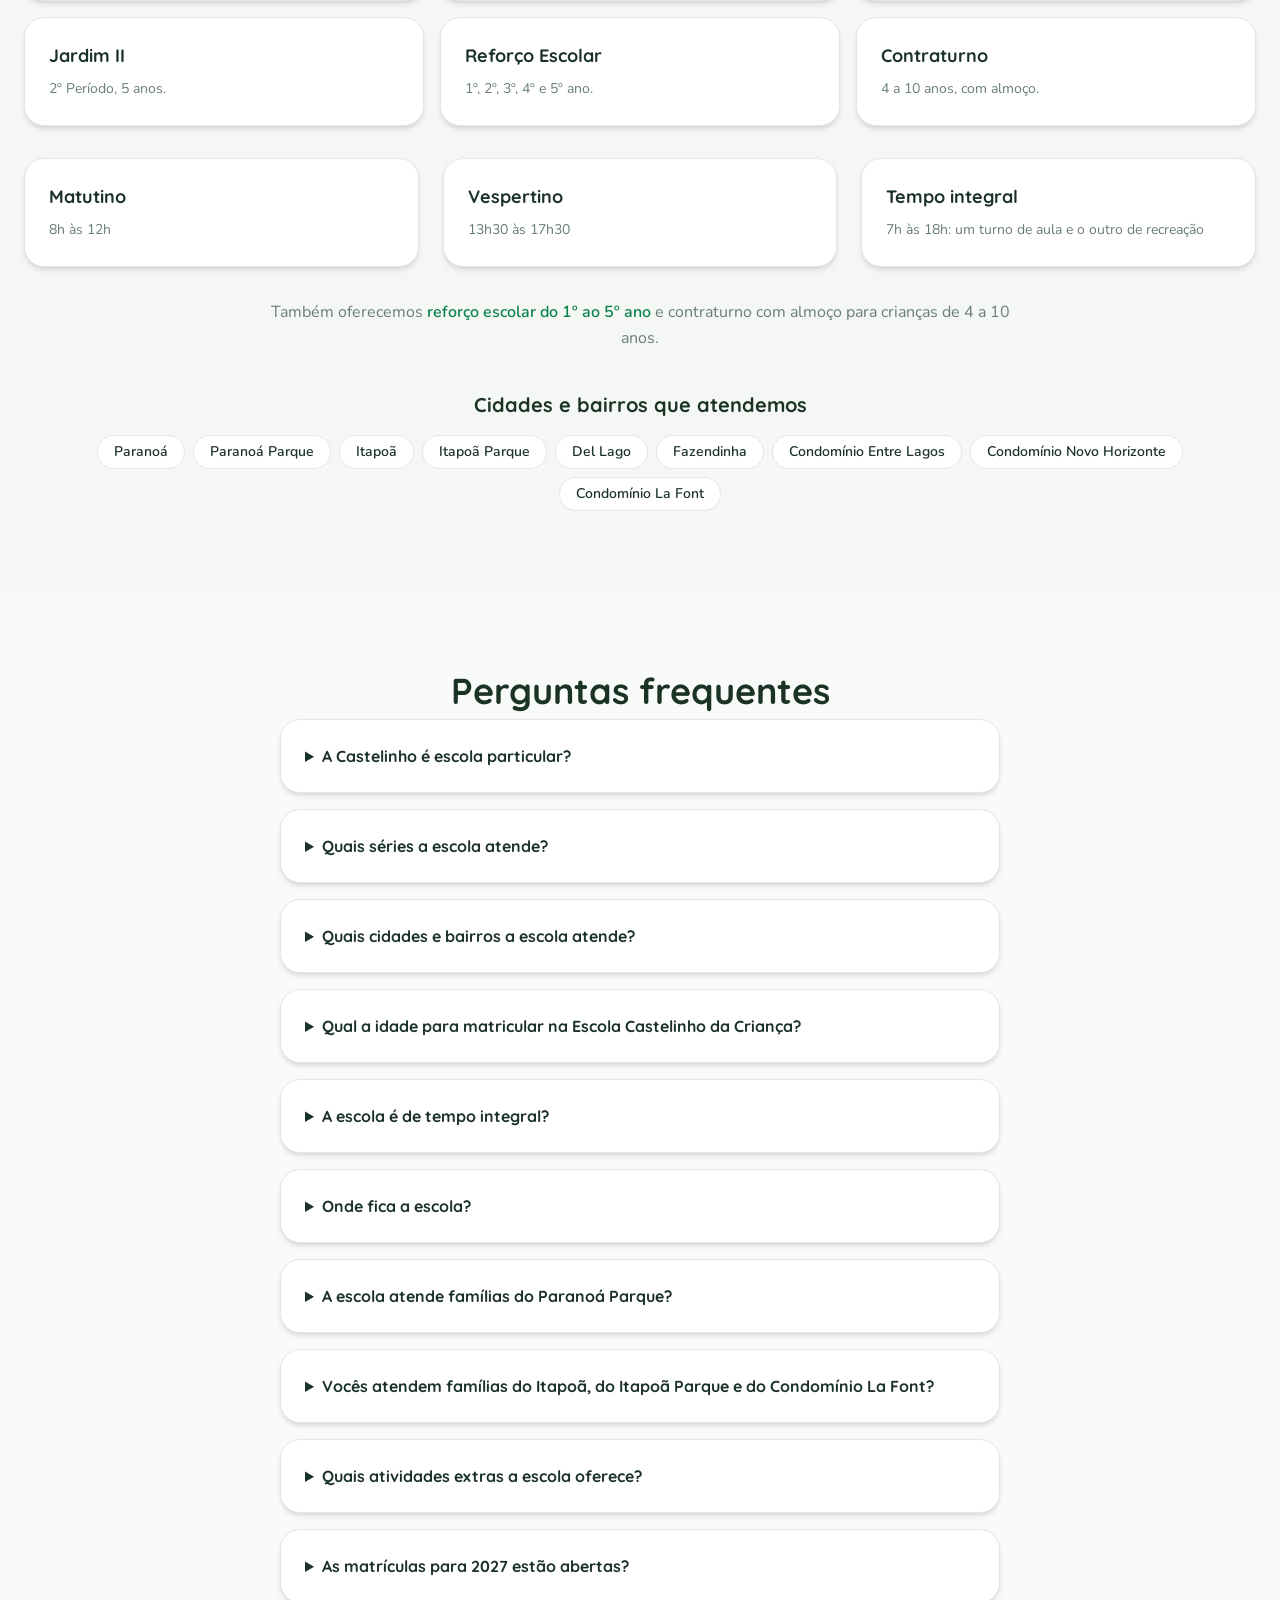
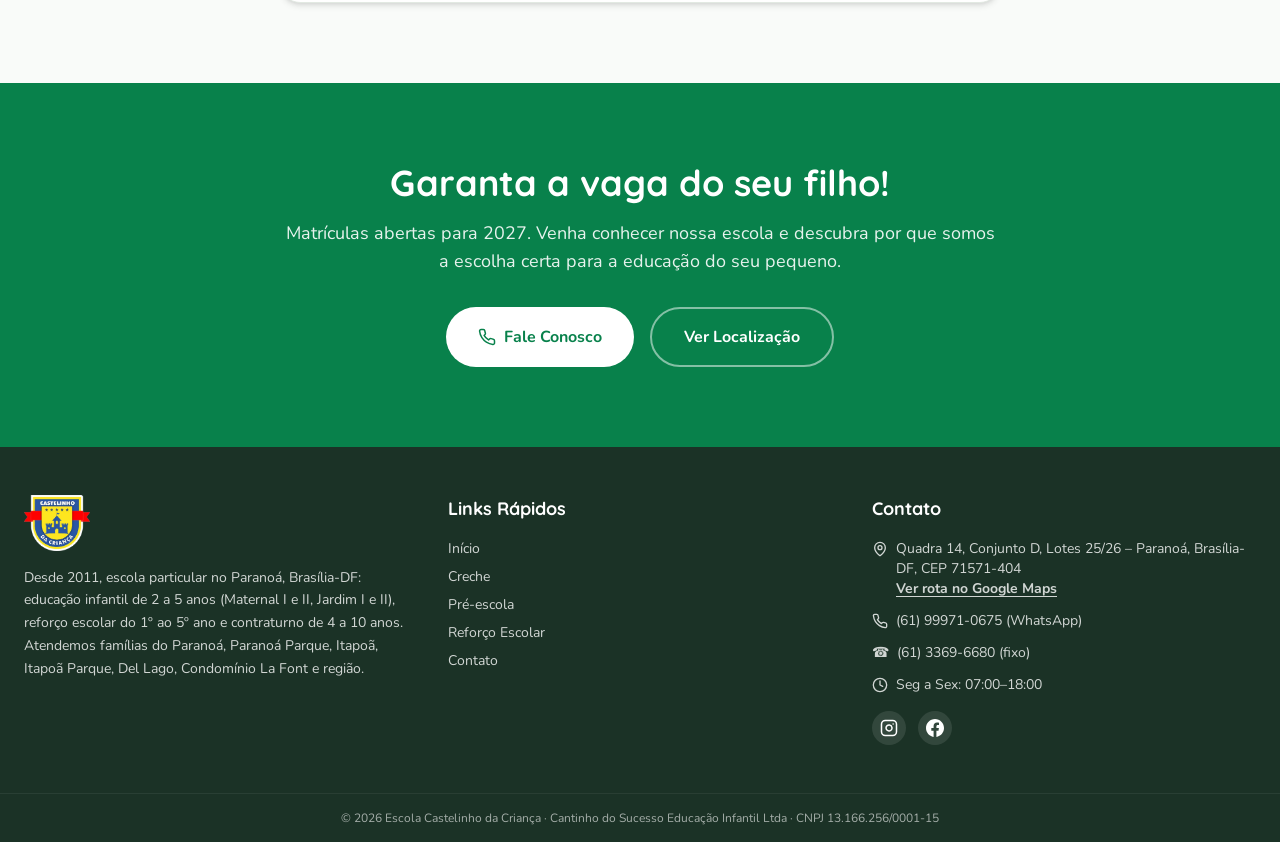
==== commit 9e5cf95a: "fix(meta): remove a meta ICBM, que repetia o geo.position Revisadas as meta tags das 5 páginas: cada" ====
--- a/index.html
+++ b/index.html
@@ -14,7 +14,6 @@
 <meta name="geo.region" content="BR-DF"/>
 <meta name="geo.placename" content="Paranoá, Brasília"/>
 <meta name="geo.position" content="-15.774809;-47.776314"/>
-<meta name="ICBM" content="-15.774809, -47.776314"/>
 <link rel="canonical" href="https://escolacastelinhodacrianca.com.br/"/>
 <link rel="preload" as="image" href="imagens/patio-coberto-hero.webp"/>
 <script type="application/ld+json">{"@context":"https://schema.org","@type":["Preschool","LocalBusiness"],"@id":"https://escolacastelinhodacrianca.com.br/#escola","name":"Escola Castelinho da Criança","alternateName":["Castelinho da Criança","Escola/Creche Infantil Castelinho da Criança"],"legalName":"Cantinho do Sucesso Educação Infantil Ltda","foundingDate":"2011-01-25","description":"Escola de educação infantil e creche no Paranoá, Brasília-DF, desde 2011. Educação infantil de 2 a 5 anos: Maternal I e II, Jardim I e II (1º e 2º período), turnos matutino, vespertino e integral. Reforço escolar do 1º ao 5º ano e contraturno de 4 a 10 anos.","url":"https://escolacastelinhodacrianca.com.br/","logo":"https://escolacastelinhodacrianca.com.br/imagens/logo.webp","image":["https://escolacastelinhodacrianca.com.br/imagens/og-castelinho.jpg","https://escolacastelinhodacrianca.com.br/imagens/fachada.webp"],"telephone":"+55-61-99971-0675","email":"escolacastelinhodacrianca@gmail.com","contactPoint":[{"@type":"ContactPoint","telephone":"+55-61-99971-0675","contactType":"admissions","areaServed":"BR","availableLanguage":"Portuguese"},{"@type":"ContactPoint","telephone":"+55-61-3369-6680","contactType":"customer service","areaServed":"BR","availableLanguage":"Portuguese"}],"address":{"@type":"PostalAddress","streetAddress":"Quadra 14, Conjunto D, Lotes 25/26","addressLocality":"Paranoá","addressRegion":"DF","postalCode":"71571-404","addressCountry":"BR"},"geo":{"@type":"GeoCoordinates","latitude":-15.774809,"longitude":-47.776314},"hasMap":"https://www.google.com/maps/search/?api=1&query=Escola%20Castelinho%20da%20Crian%C3%A7a%20Parano%C3%A1","areaServed":[{"@type":"Place","name":"Paranoá"},{"@type":"Place","name":"Paranoá Parque"},{"@type":"Place","name":"Itapoã"},{"@type":"Place","name":"Itapoã Parque"},{"@type":"Place","name":"Del Lago"},{"@type":"Place","name":"Fazendinha"},{"@type":"Place","name":"Condomínio Entre Lagos"},{"@type":"Place","name":"Condomínio Novo Horizonte"},{"@type":"Place","name":"Condomínio La Font"},{"@type":"Place","name":"Brasília-DF"}],"openingHoursSpecification":[{"@type":"OpeningHoursSpecification","dayOfWeek":["Monday","Tuesday","Wednesday","Thursday","Friday"],"opens":"07:00","closes":"18:00"}],"paymentAccepted":"PIX, boleto, transferência","sameAs":["https://www.instagram.com/castelinhodacriancaa/","https://www.facebook.com/profile.php?id=100063696559764"]}</script>
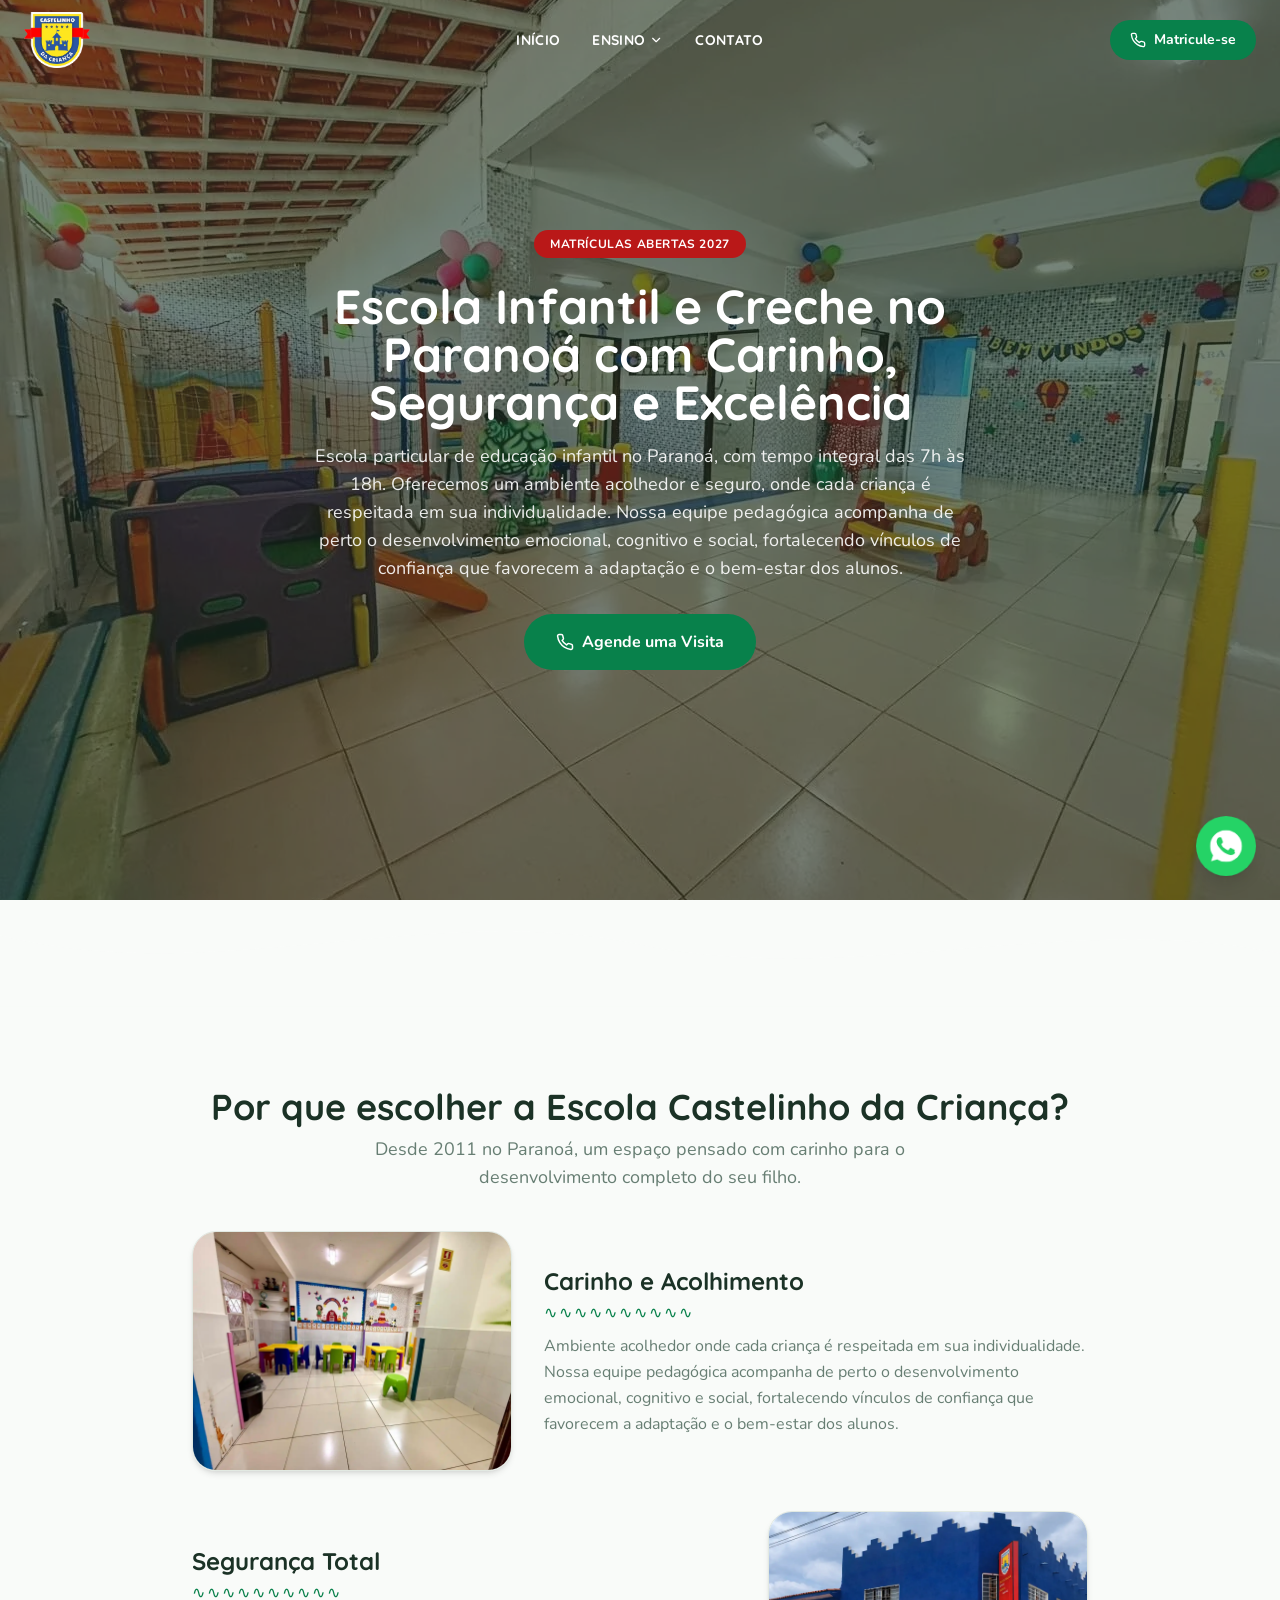
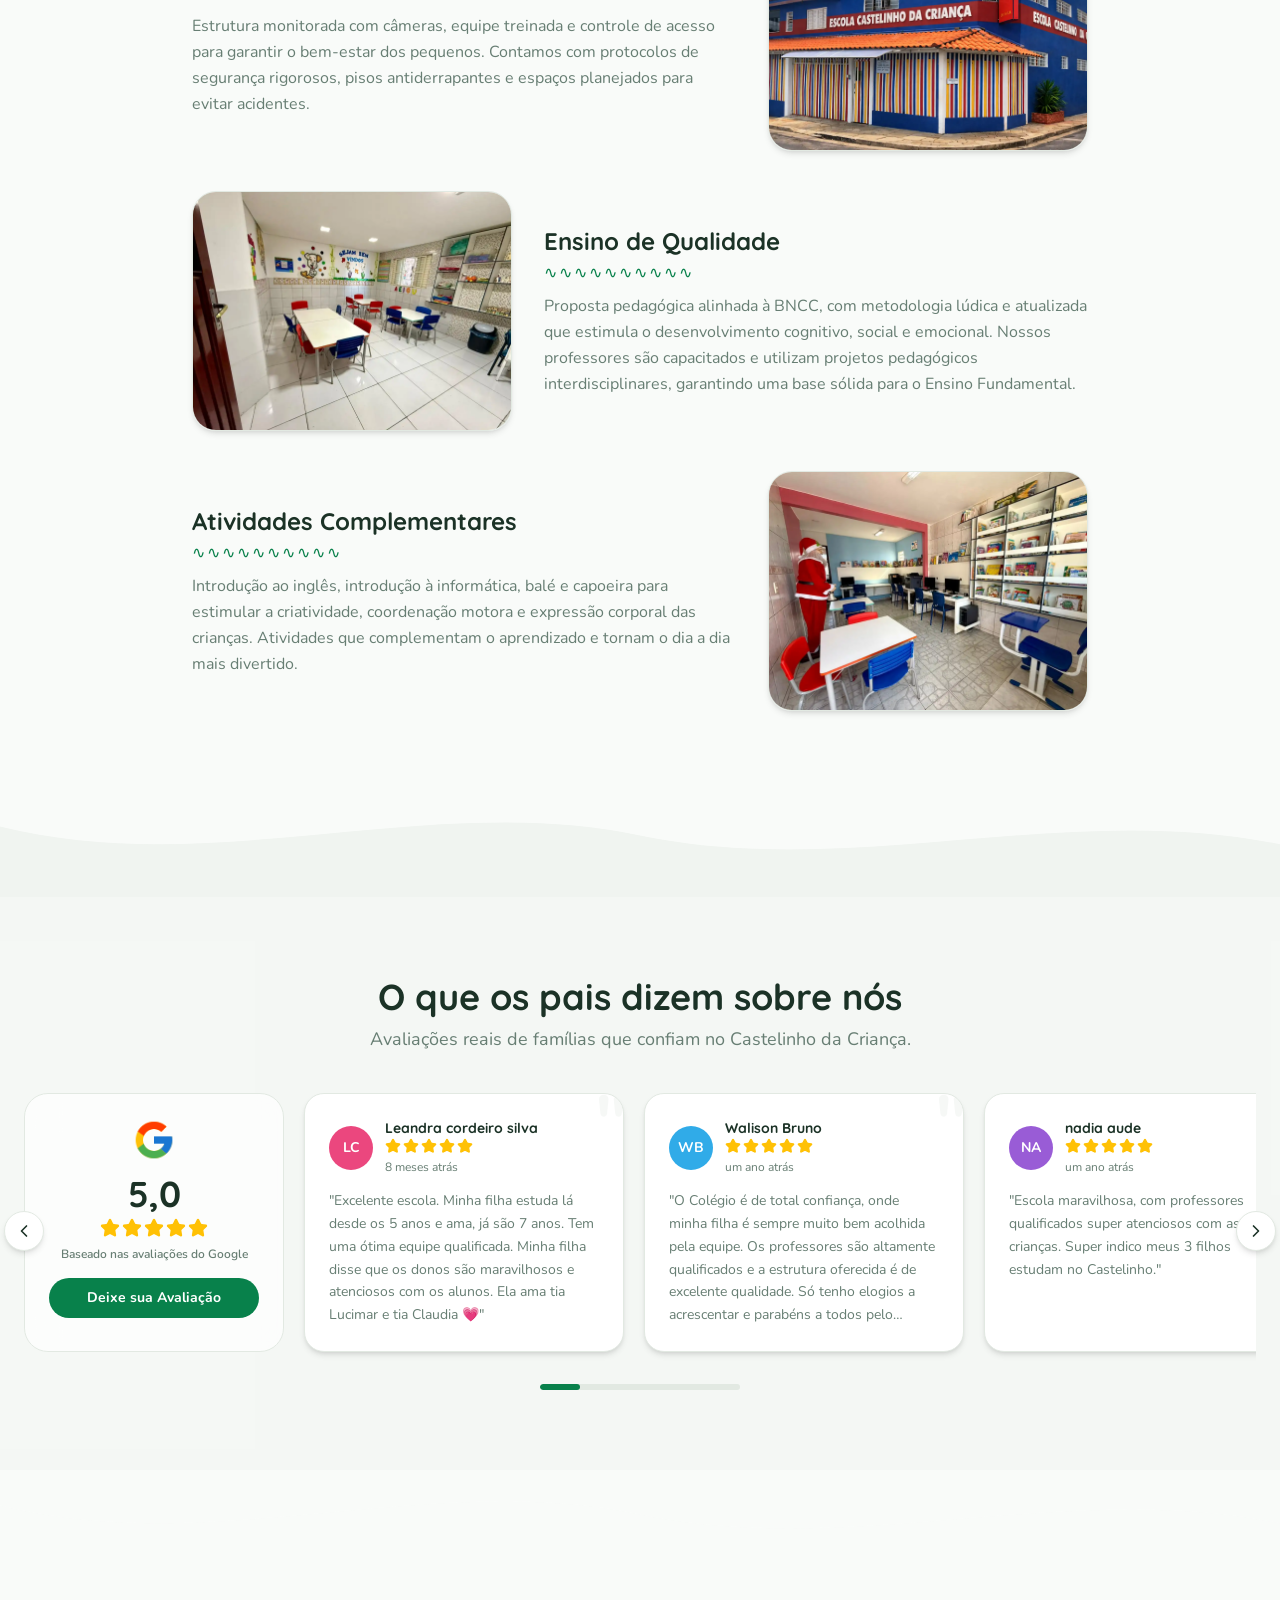
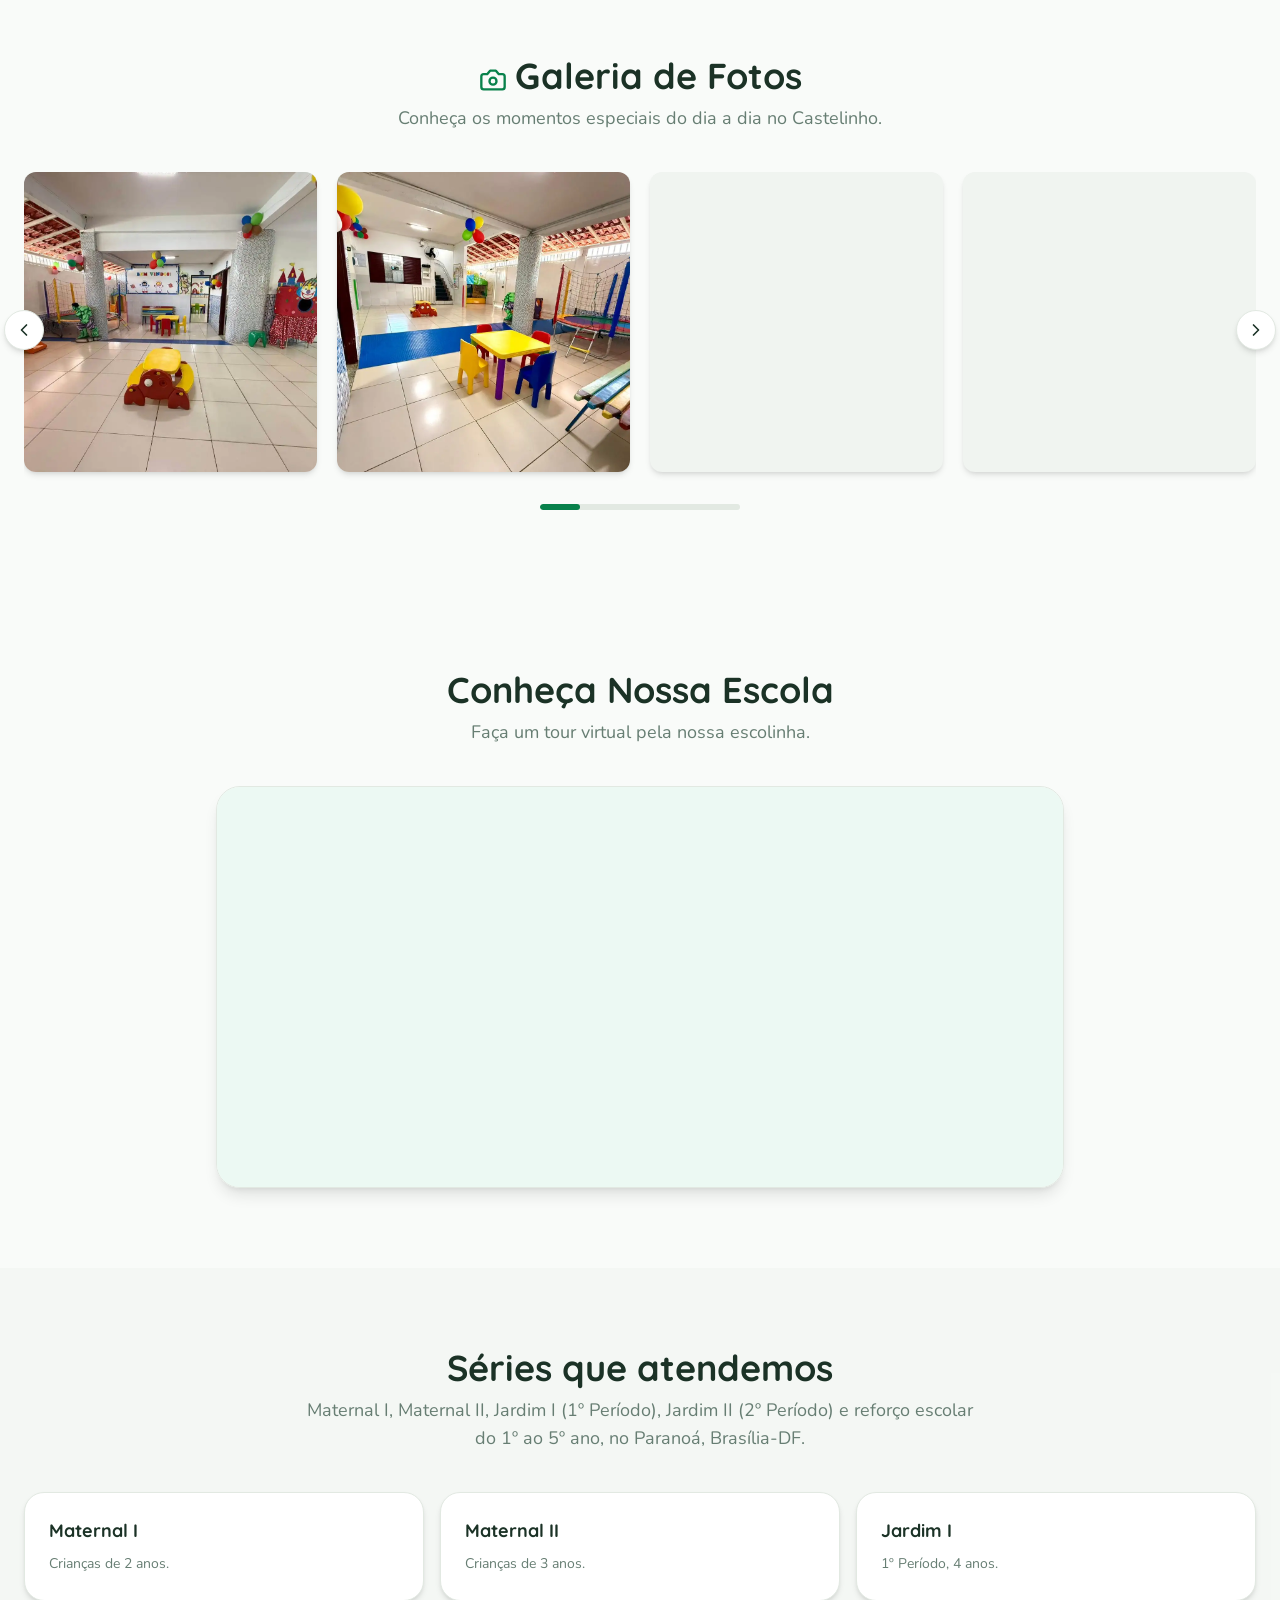
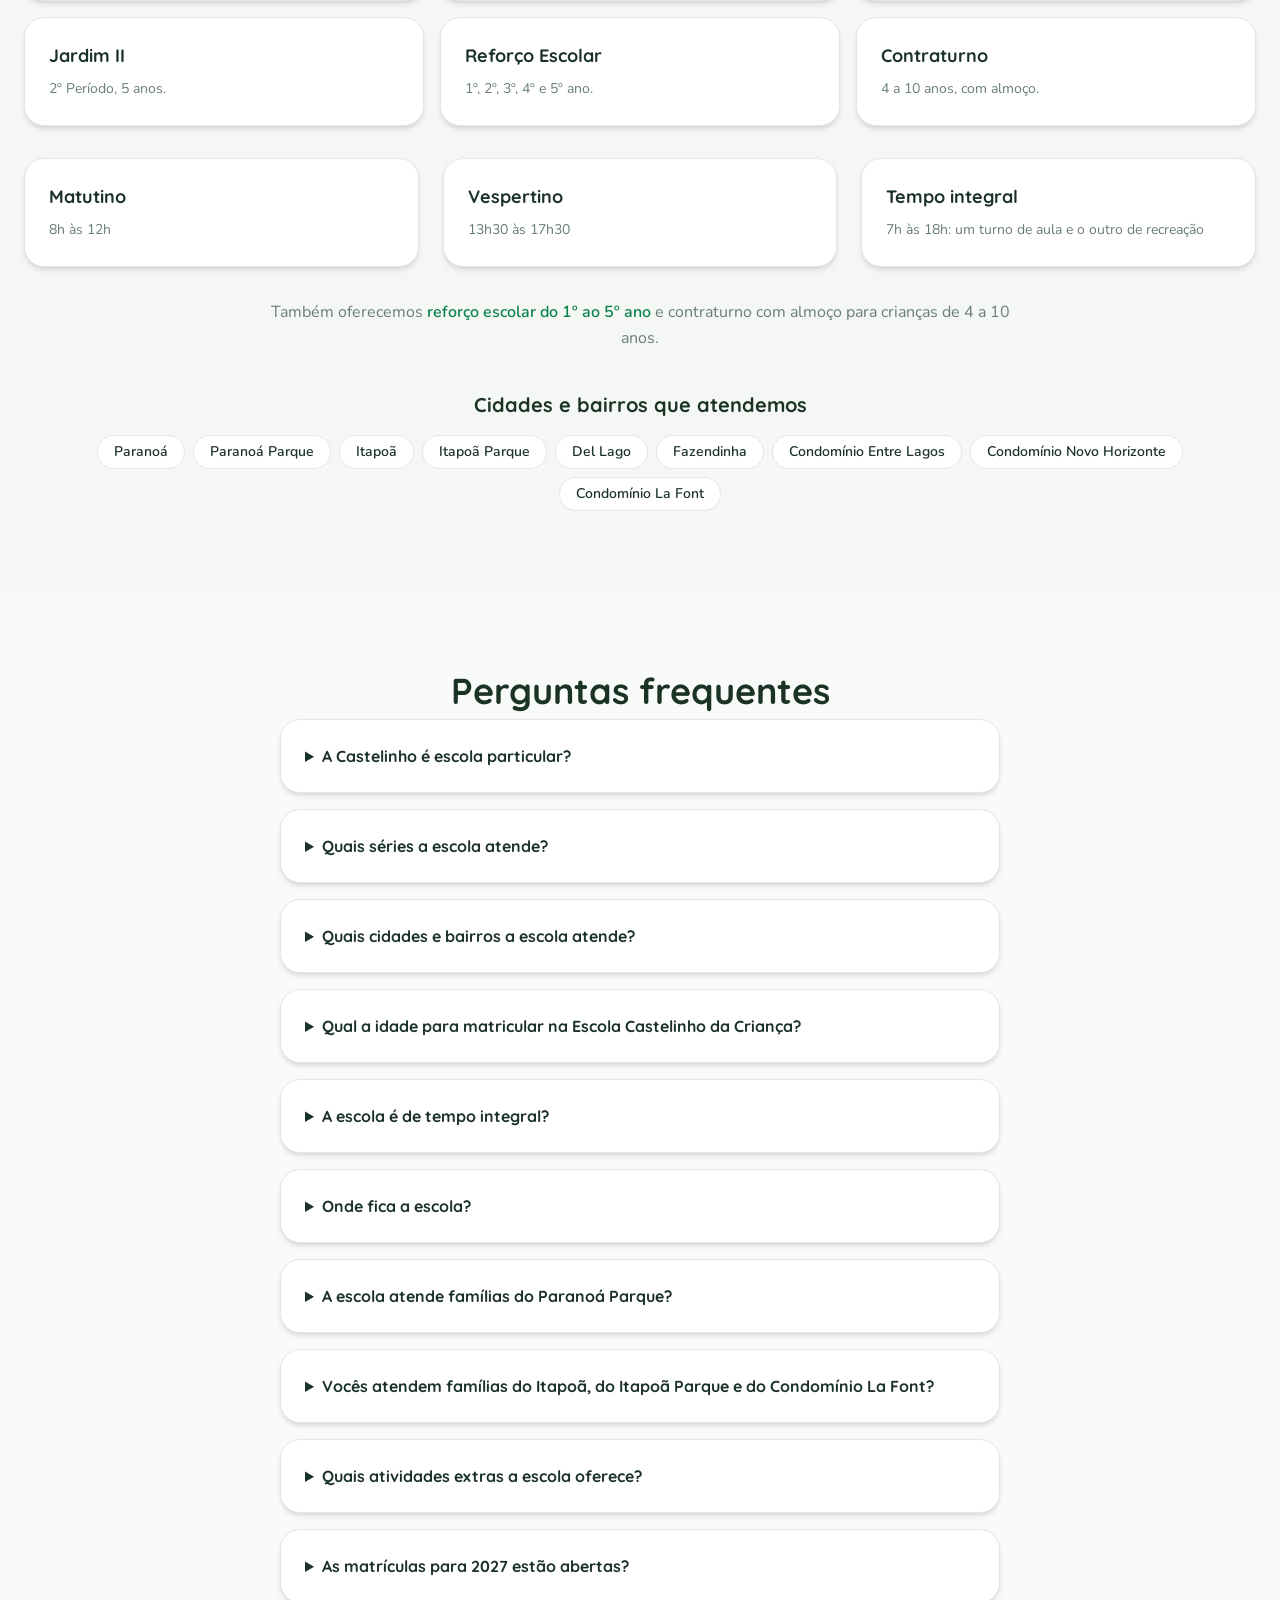
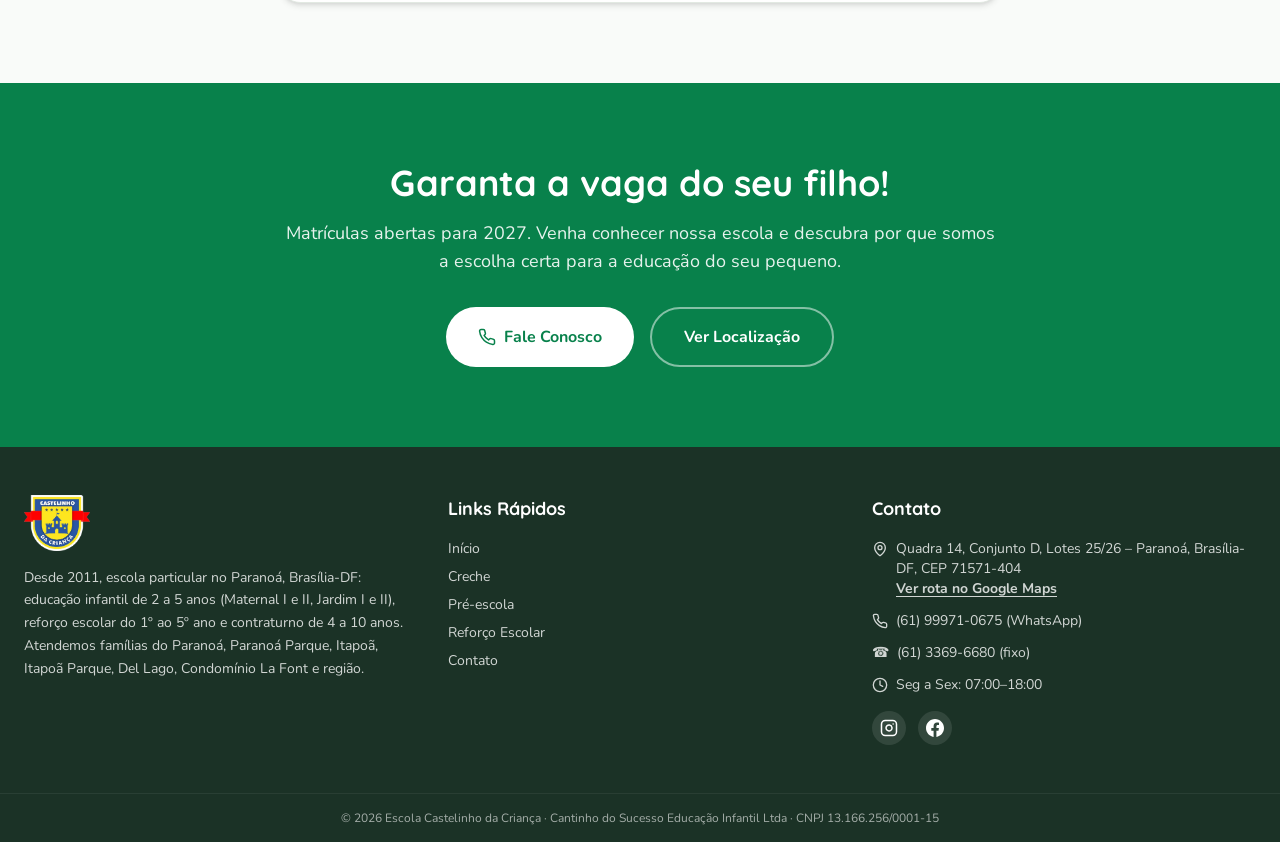
==== commit 97530a22: "fix(rodapé): ano do copyright atualizado por JS, com 2026 como reserva Co-Authored-By: Claude Opus 5" ====
--- a/index.html
+++ b/index.html
@@ -682,7 +682,7 @@
 </div>
 </div>
 </div>
-<div class="border-t border-white/10 py-4 text-center text-xs opacity-60">© 2026 Escola Castelinho da Criança · Cantinho do Sucesso Educação Infantil Ltda · CNPJ 13.166.256/0001-15</div>
+<div class="border-t border-white/10 py-4 text-center text-xs opacity-60">© <span data-ano>2026</span> Escola Castelinho da Criança · Cantinho do Sucesso Educação Infantil Ltda · CNPJ 13.166.256/0001-15</div>
 </footer>
 <a href="https://wa.me/5561999710675?text=Olá!%20Vim%20pelo%20site%20e%20gostaria%20de%20saber%20mais%20sobre%20as%20matrículas." target="_blank" rel="noopener noreferrer" class="btn-whatsapp-float" title="Fale conosco no WhatsApp" aria-label="WhatsApp">
 <svg viewBox="0 0 32 32" width="32" height="32" fill="white">
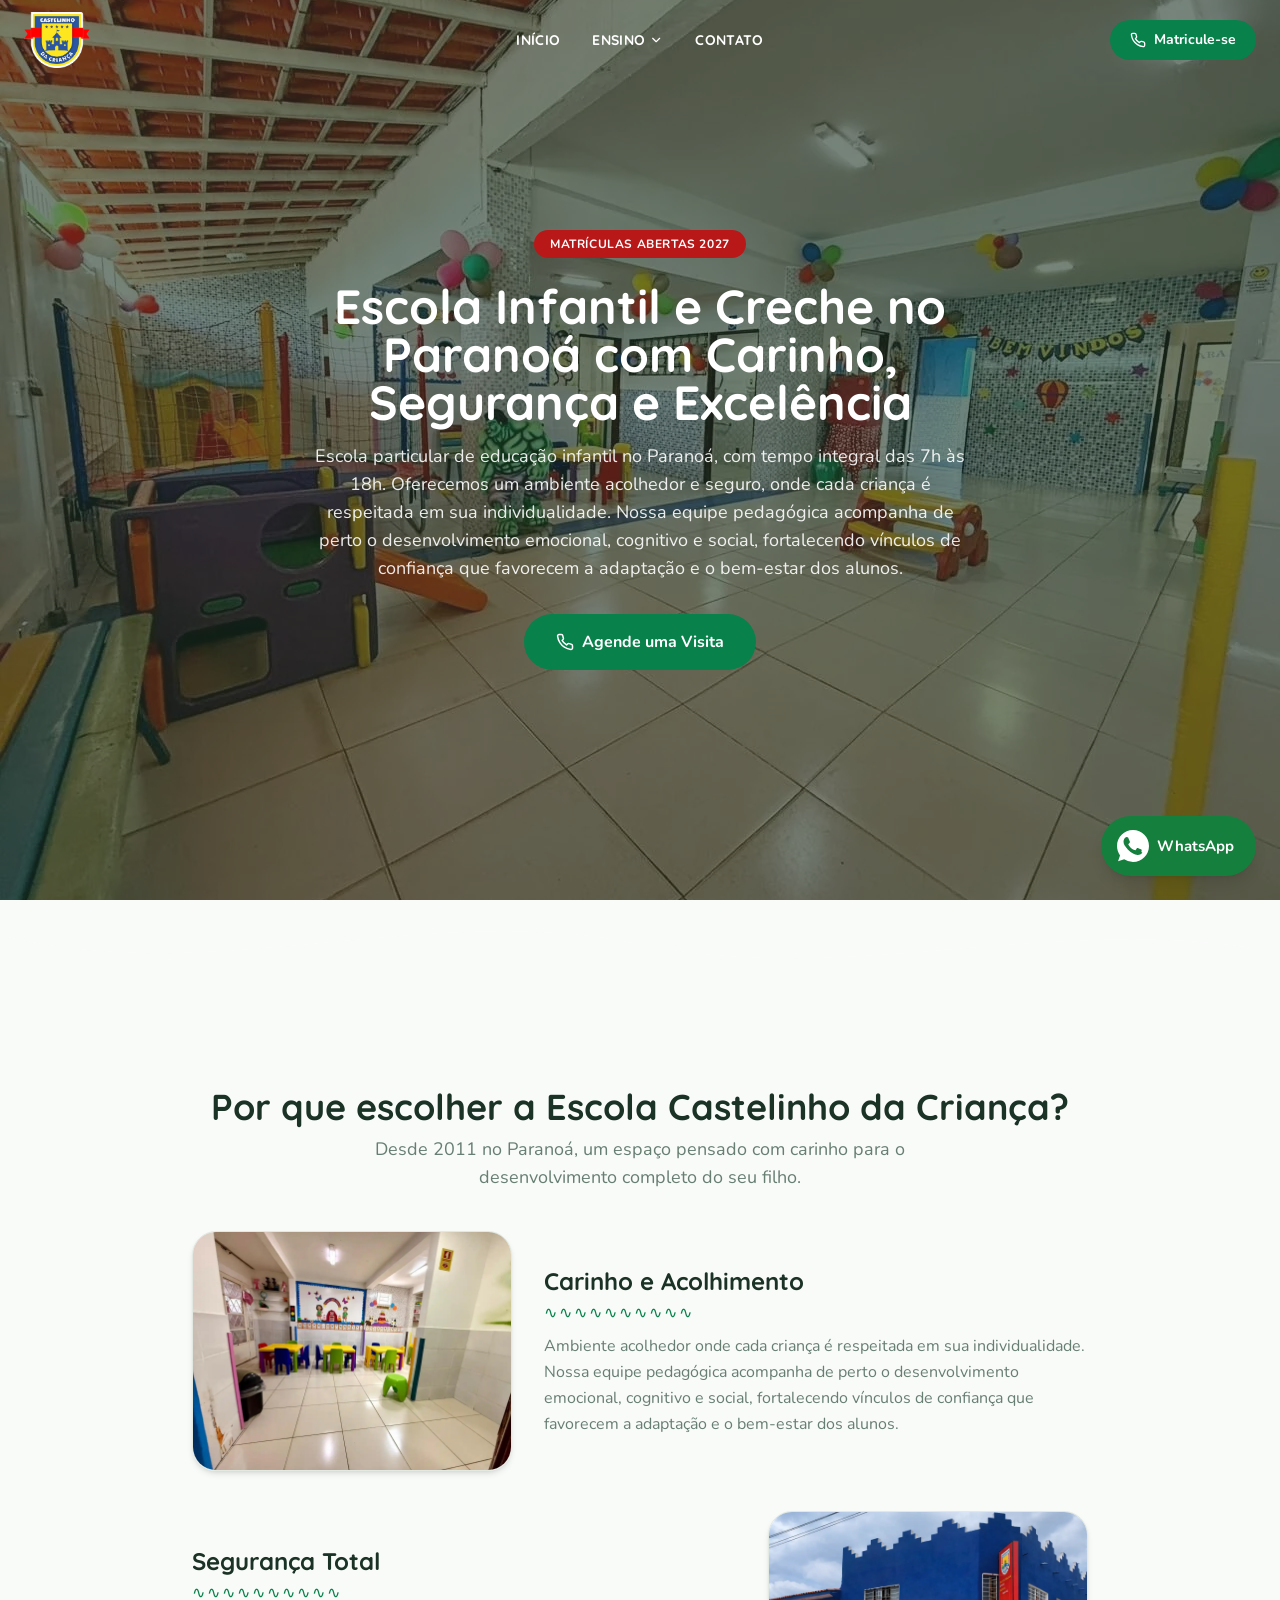
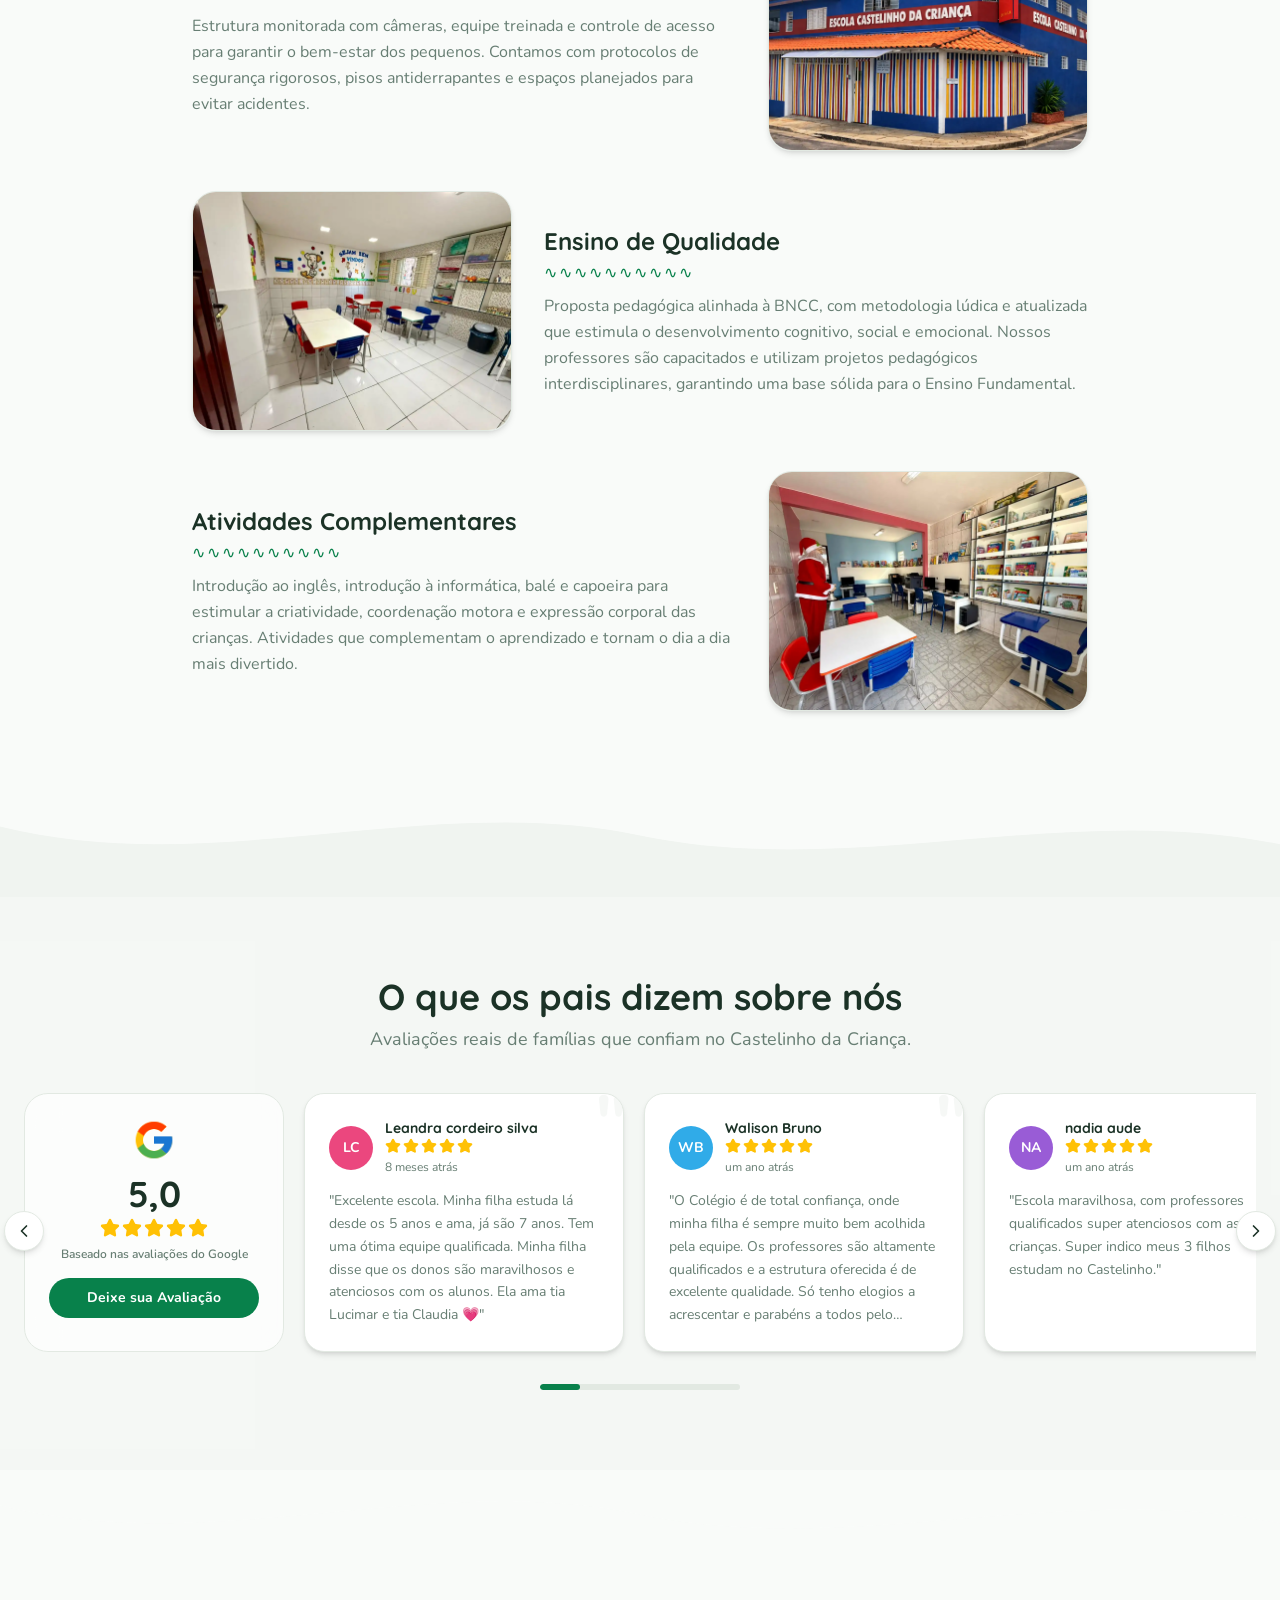
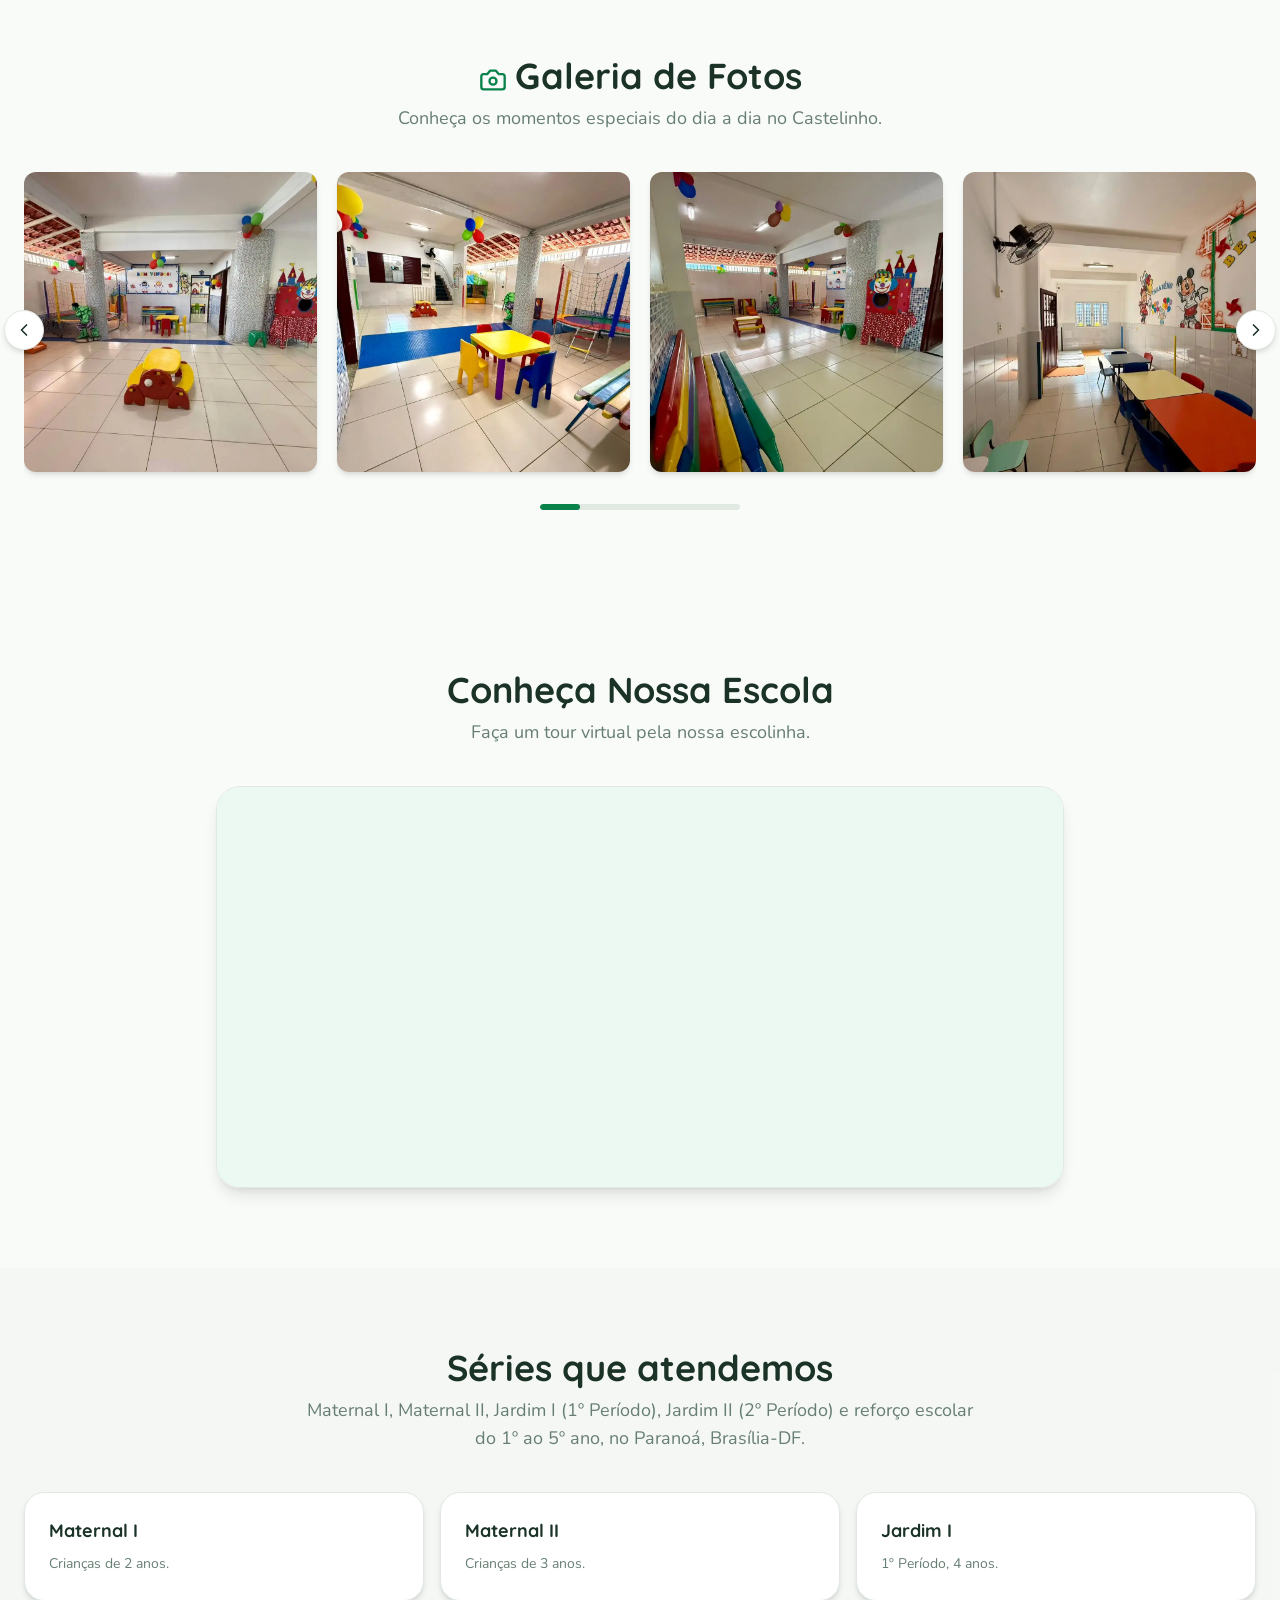
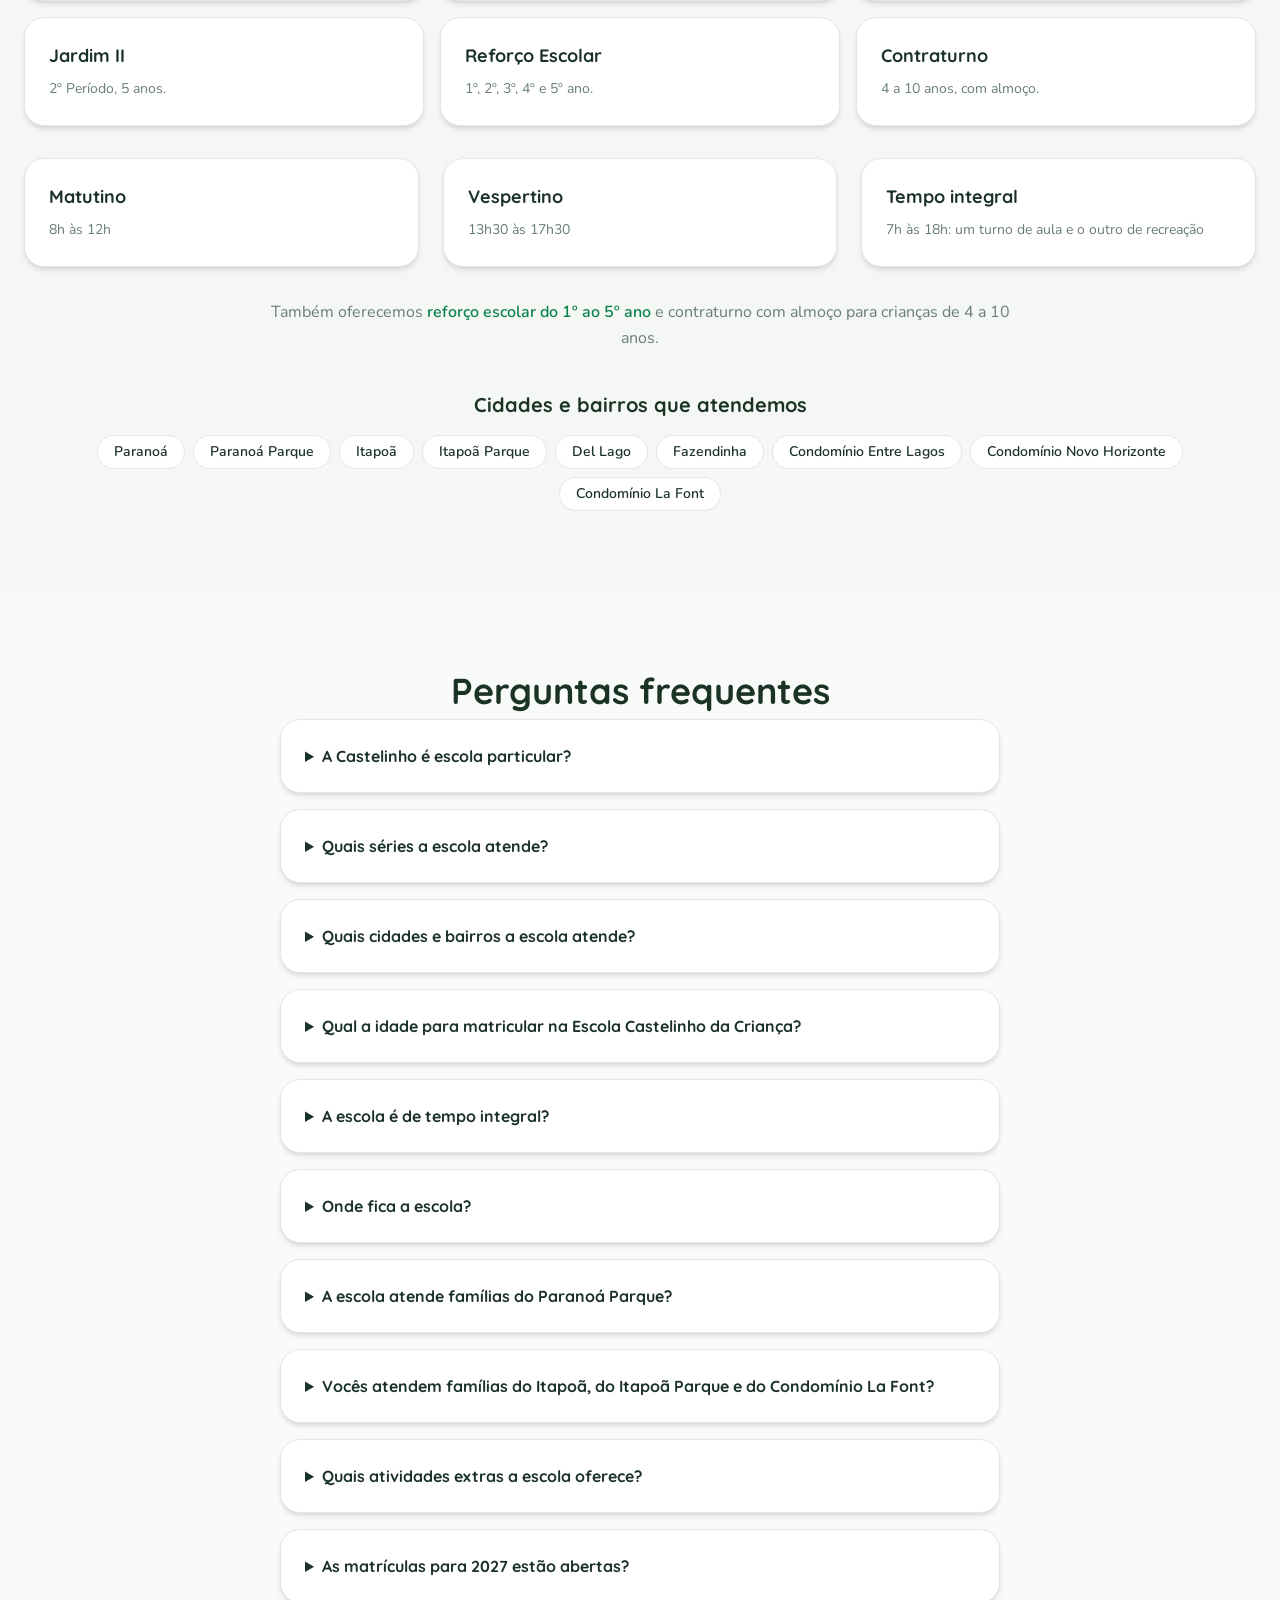
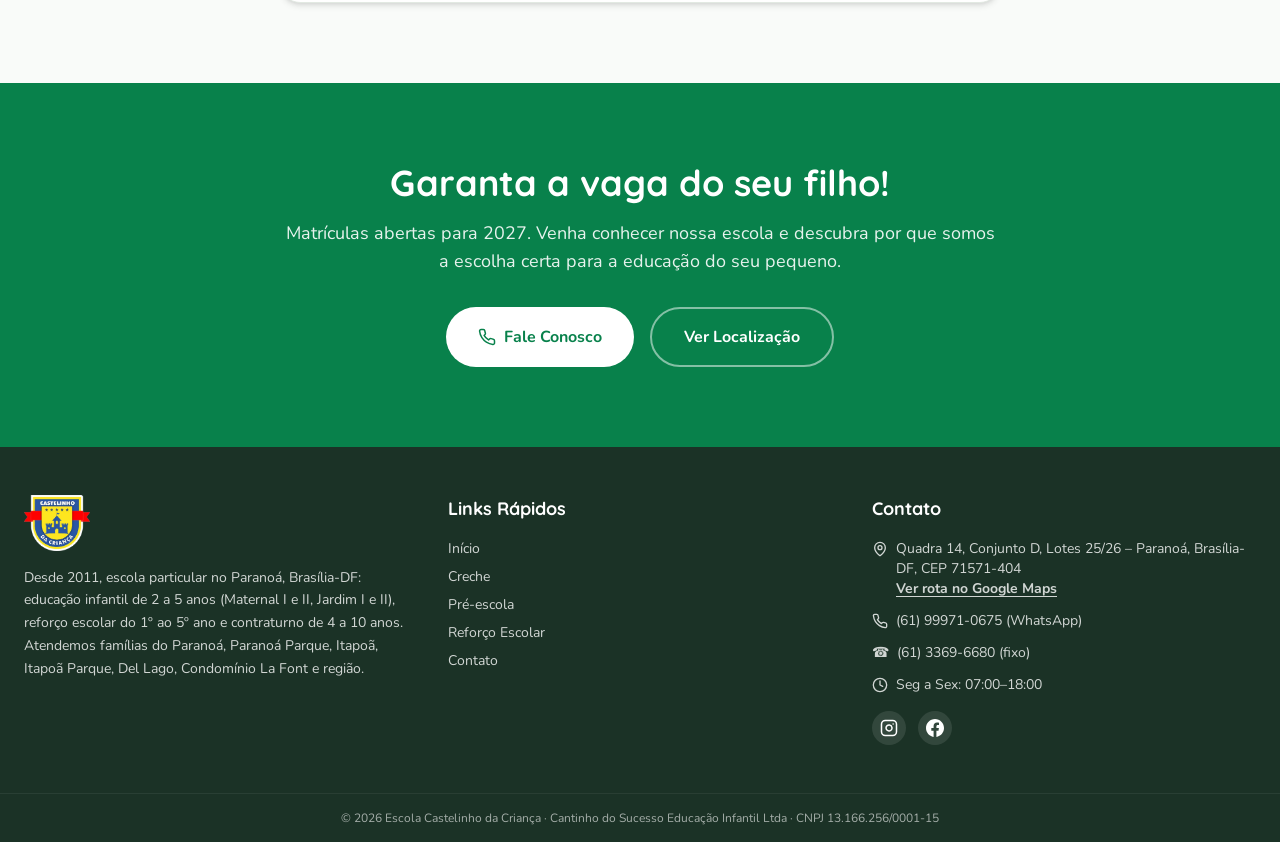
==== commit 157608eb: "feat(whatsapp): mensagem certa em cada botão e texto no botão flutuante - Matrícula (Matricule-se, G" ====
--- a/index.html
+++ b/index.html
@@ -684,11 +684,11 @@
 </div>
 <div class="border-t border-white/10 py-4 text-center text-xs opacity-60">© <span data-ano>2026</span> Escola Castelinho da Criança · Cantinho do Sucesso Educação Infantil Ltda · CNPJ 13.166.256/0001-15</div>
 </footer>
-<a href="https://wa.me/5561999710675?text=Olá!%20Vim%20pelo%20site%20e%20gostaria%20de%20saber%20mais%20sobre%20as%20matrículas." target="_blank" rel="noopener noreferrer" class="btn-whatsapp-float" title="Fale conosco no WhatsApp" aria-label="WhatsApp">
+<a href="https://wa.me/5561999710675?text=Olá!%20Vim%20pelo%20site%20e%20gostaria%20de%20saber%20mais%20sobre%20as%20matrículas." target="_blank" rel="noopener noreferrer" class="btn-whatsapp-float" aria-label="Falar no WhatsApp (abre em nova aba)">
 <svg viewBox="0 0 32 32" width="32" height="32" fill="white">
 <path d="M16.004 0h-.008C7.174 0 0 7.176 0 16.004c0 3.5 1.128 6.744 3.046 9.378L1.054 31.29l6.118-1.958A15.918 15.918 0 0016.004 32C24.826 32 32 24.826 32 16.004S24.826 0 16.004 0zm9.336 22.594c-.39 1.1-1.932 2.014-3.168 2.28-.846.18-1.95.324-5.668-1.218-4.762-1.972-7.824-6.812-8.062-7.128-.228-.316-1.912-2.548-1.912-4.86 0-2.314 1.21-3.45 1.64-3.922.39-.428 1.026-.624 1.634-.624.198 0 .374.01.534.018.47.02.706.048 1.016.786.39.926 1.338 3.266 1.456 3.504.118.238.236.556.076.872-.15.326-.282.47-.52.742-.238.272-.464.48-.702.774-.218.258-.462.534-.198.996.264.462 1.174 1.896 2.52 3.072 1.732 1.51 3.19 1.978 3.642 2.198.344.168.754.138 1.028-.158.344-.374.77-.994 1.204-1.606.308-.434.698-.49 1.08-.336.386.148 2.448 1.154 2.866 1.364.418.21.698.316.8.488.1.172.1.994-.29 2.094z">
 </path>
-</svg>
+</svg><span class="flutuante-texto" aria-hidden="true">WhatsApp</span>
 </a>
 </body>
 </html>
--- a/estilo.css
+++ b/estilo.css
@@ -3388,3 +3388,28 @@
 .rodape-link:hover{opacity:1}
 [data-dropdown] svg{transition:transform .2s ease}
 .offline-dropdown.is-open [data-dropdown] svg{transform:rotate(180deg)}
+.mapa-contato iframe{display:block;width:100%;height:400px;border:0;background:hsl(var(--green-light))}
+.rota-botoes{display:flex;flex-wrap:wrap;gap:12px;margin-top:16px}
+.copiar-aviso{min-height:1.5em;margin-top:10px;font-size:14px;font-weight:700;color:hsl(var(--primary))}
+.copiar-aviso.is-erro{color:hsl(var(--foreground))}
+.ficha{display:grid;gap:24px;background:hsl(var(--card));border:1px solid hsl(var(--border));border-radius:1.5rem;padding:24px;box-shadow:0 4px 6px -1px rgb(0 0 0 / .1),0 2px 4px -2px rgb(0 0 0 / .1)}
+@media(min-width:768px){.ficha{grid-template-columns:1.1fr .9fr;padding:32px}}
+.ficha-form{display:grid;gap:16px;align-content:start}
+.ficha-campo{display:grid;gap:6px}
+.ficha-campo label{font-family:'Quicksand',sans-serif;font-weight:700;color:hsl(var(--foreground))}
+.ficha-obrigatorio,.ficha-opcional{font-family:'Nunito',sans-serif;font-weight:400;font-size:13px;color:hsl(var(--muted-foreground))}
+.ficha-campo input,.ficha-campo select,.ficha-campo textarea{width:100%;border:2px solid hsl(var(--border));border-radius:12px;padding:10px 14px;font:inherit;font-size:16px;background:hsl(var(--background));color:hsl(var(--foreground))}
+.ficha-campo textarea{resize:vertical}
+.ficha-campo input:focus,.ficha-campo select:focus,.ficha-campo textarea:focus{border-color:hsl(var(--primary));outline:none}
+.ficha-campo [aria-invalid=true]{border-color:hsl(var(--accent))}
+.ficha-erro{font-size:14px;font-weight:700;color:hsl(var(--accent))}
+.ficha-form button{justify-self:start}
+.ficha-previa{background:hsl(var(--green-light));border-radius:1rem;padding:20px;align-self:start}
+.ficha-previa-titulo{font-family:'Quicksand',sans-serif;font-weight:700;margin-bottom:8px;color:hsl(var(--foreground))}
+.ficha-previa-texto{white-space:pre-wrap;color:hsl(var(--foreground));font-size:15px;line-height:1.6}
+.ficha-noscript{font-size:14px}
+section[id],main[id]{scroll-margin-top:96px}
+/* Botão flutuante: verde mais escuro para o ícone e o texto brancos terem contraste (5:1); texto só a partir de 768 px. */
+.btn-whatsapp-float{background-color:#15803D;gap:8px;text-decoration:none}
+.flutuante-texto{display:none;color:#fff;font-weight:700;font-size:15px}
+@media(min-width:768px){.btn-whatsapp-float{width:auto;padding:0 22px 0 16px}.flutuante-texto{display:inline}}
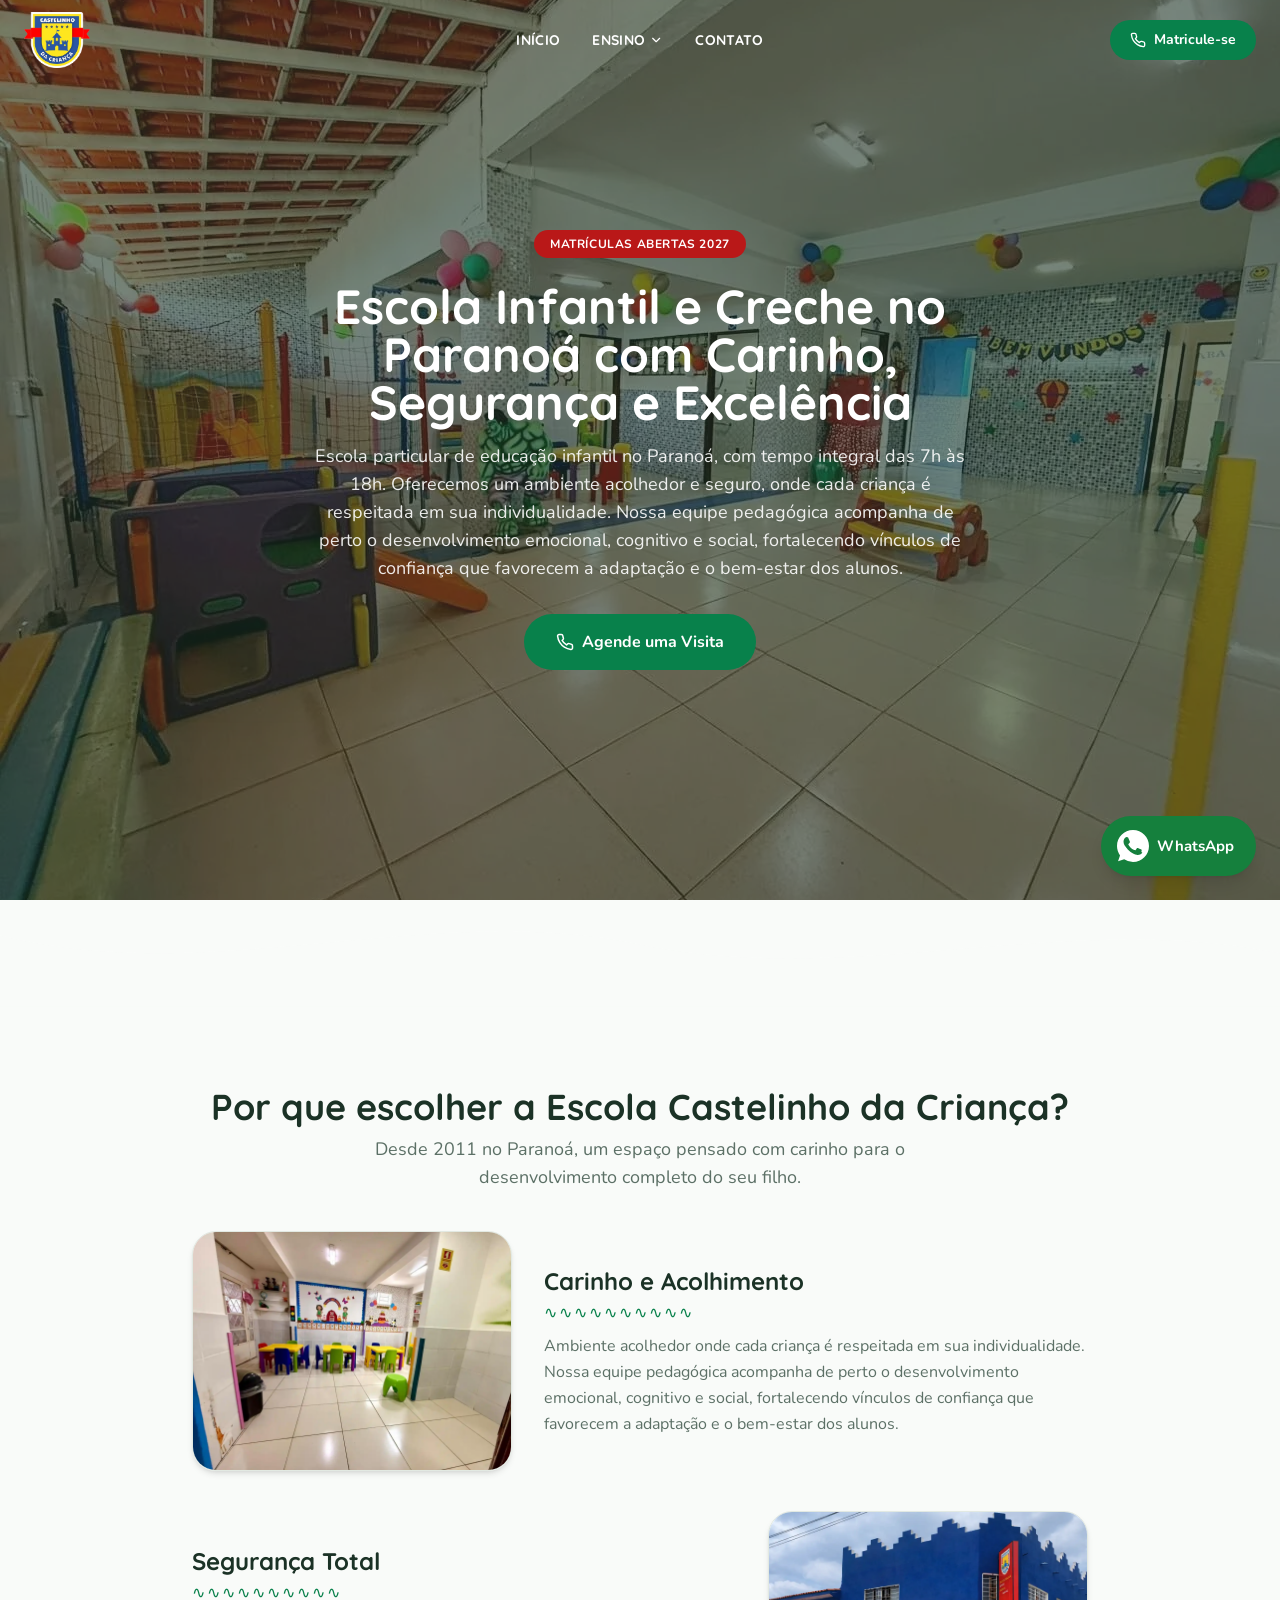
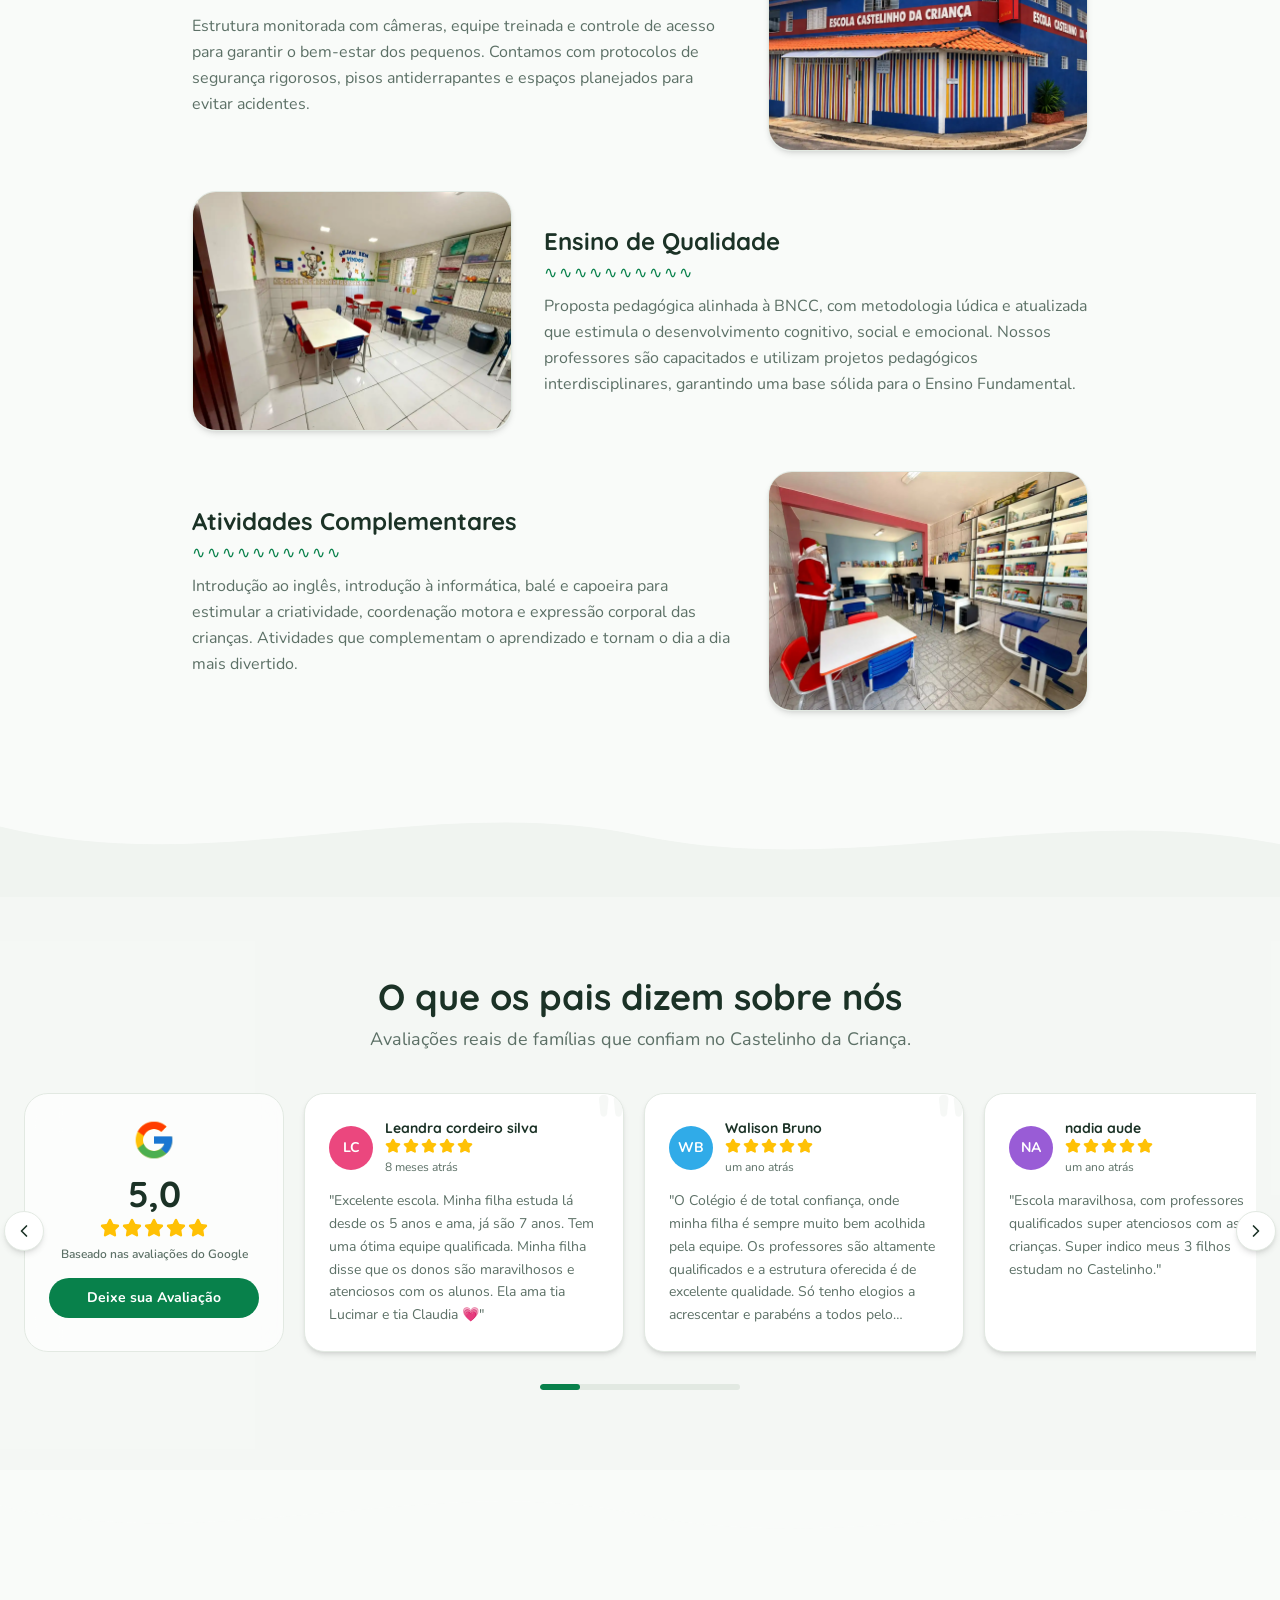
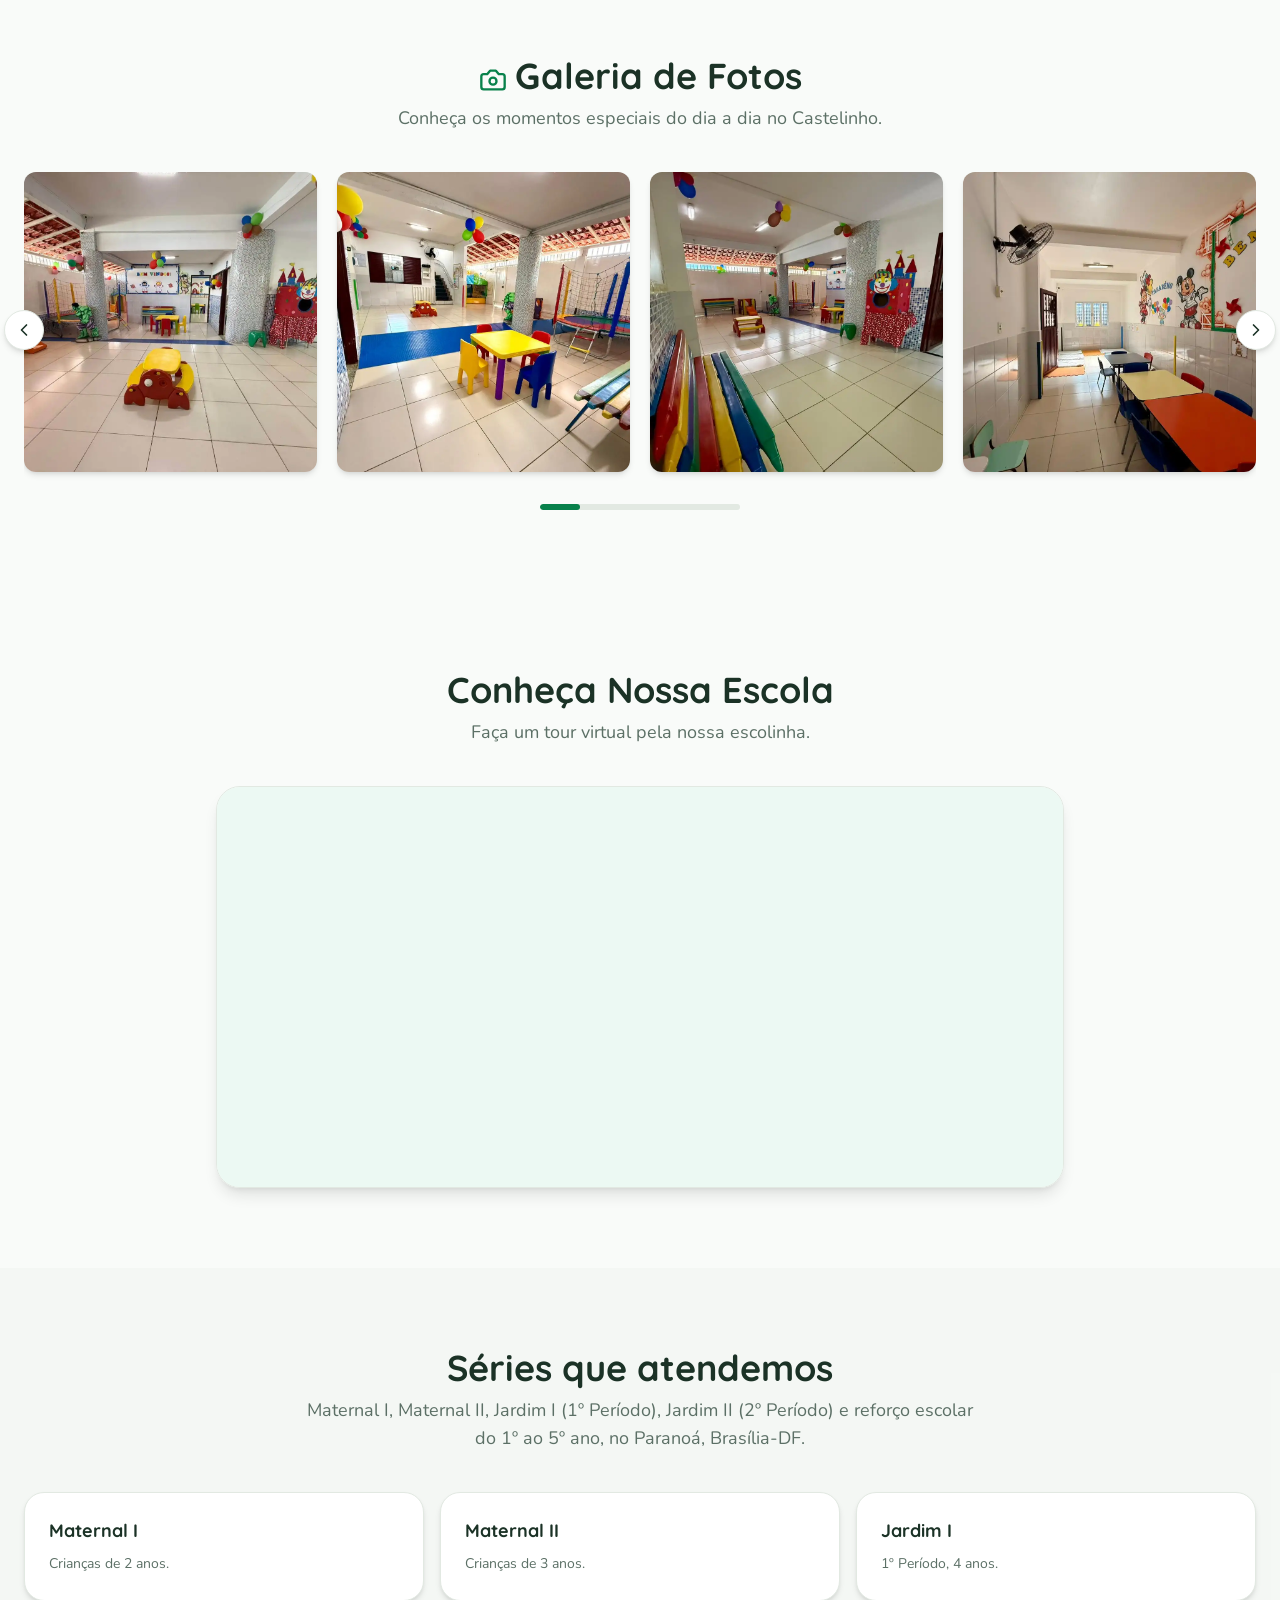
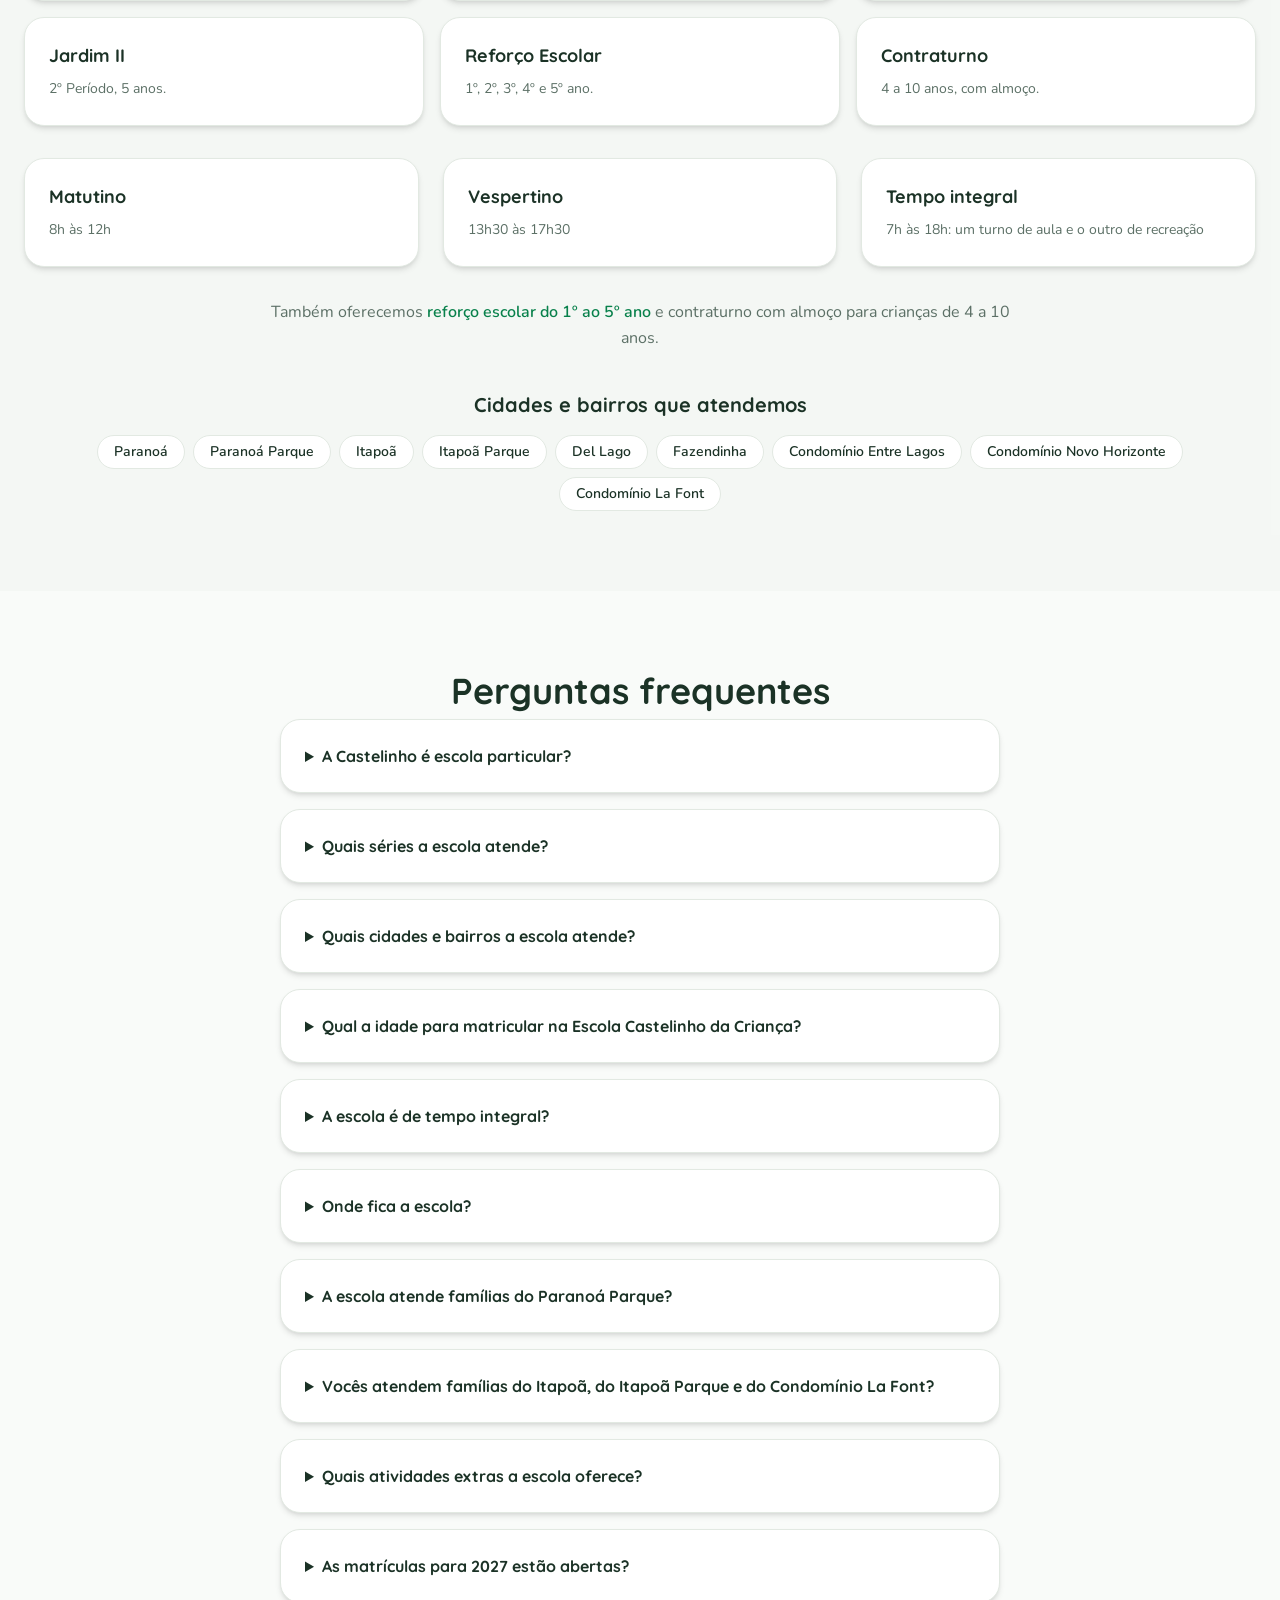
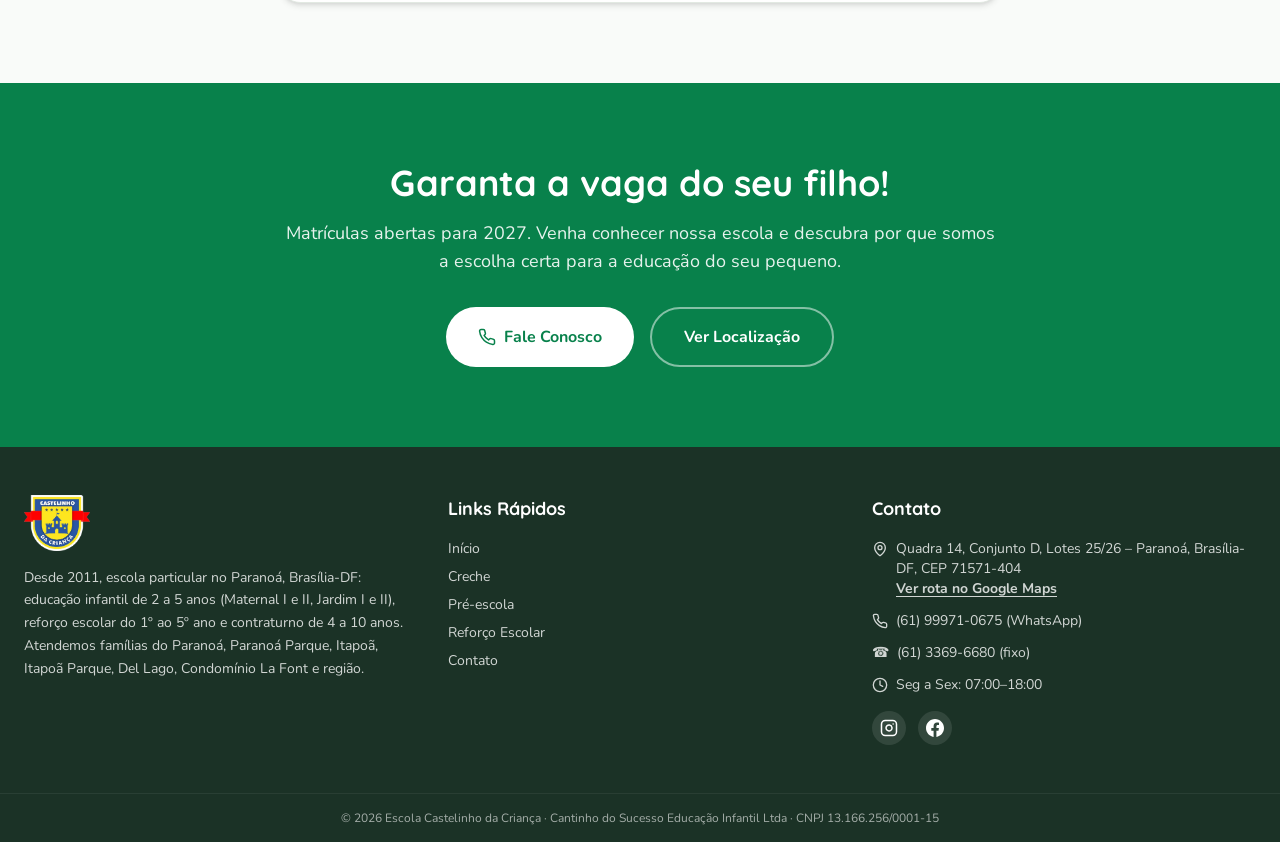
==== commit 6d0444c3: "feat(a11y): foco visível, pular para o conteúdo e contraste do texto secundário - :focus-visible com" ====
--- a/index.html
+++ b/index.html
@@ -32,6 +32,7 @@
 <script type="application/ld+json">{"@context":"https://schema.org","@type":"FAQPage","mainEntity":[{"@type":"Question","name":"A Castelinho é escola particular?","acceptedAnswer":{"@type":"Answer","text":"Sim. A Escola Castelinho da Criança é uma escola particular de educação infantil no Paranoá, Brasília-DF, desde 2011. Atende a educação infantil de 2 a 5 anos, o reforço escolar do 1º ao 5º ano e o contraturno para crianças de 4 a 10 anos."}},{"@type":"Question","name":"Quais séries a escola atende?","acceptedAnswer":{"@type":"Answer","text":"Educação infantil: Maternal I (2 anos), Maternal II (3 anos), Jardim I ou 1º Período (4 anos) e Jardim II ou 2º Período (5 anos). Reforço escolar: 1º, 2º, 3º, 4º e 5º ano do ensino fundamental."}},{"@type":"Question","name":"Quais cidades e bairros a escola atende?","acceptedAnswer":{"@type":"Answer","text":"Atendemos famílias do Paranoá, Paranoá Parque, Itapoã, Itapoã Parque, Del Lago, Fazendinha, Condomínio Entre Lagos, Condomínio Novo Horizonte e Condomínio La Font."}},{"@type":"Question","name":"Qual a idade para matricular na Escola Castelinho da Criança?","acceptedAnswer":{"@type":"Answer","text":"Recebemos crianças de 2 a 5 anos na educação infantil: Maternal I (2 anos), Maternal II (3 anos), Jardim I ou 1º Período (4 anos) e Jardim II ou 2º Período (5 anos). O reforço escolar atende alunos do 1º ao 5º ano, e o contraturno, crianças de 4 a 10 anos."}},{"@type":"Question","name":"A escola é de tempo integral?","acceptedAnswer":{"@type":"Answer","text":"Sim. O tempo integral funciona das 7h às 18h, de segunda a sexta: a criança estuda no matutino ou no vespertino e no outro turno tem recreação. Também temos o turno matutino (8h às 12h) e o vespertino (13h30 às 17h30)."}},{"@type":"Question","name":"Onde fica a escola?","acceptedAnswer":{"@type":"Answer","text":"Na Quadra 14, Conjunto D, Lotes 25/26, Paranoá, Brasília-DF, CEP 71571-404. Atendemos famílias do Paranoá, Paranoá Parque, Itapoã, Itapoã Parque, Del Lago, Fazendinha, Condomínio La Font e condomínios da região."}},{"@type":"Question","name":"A escola atende famílias do Paranoá Parque?","acceptedAnswer":{"@type":"Answer","text":"Sim. A Escola Castelinho da Criança está no Paranoá desde 2011, na Quadra 14, e recebe crianças do Paranoá, do Paranoá Parque, do Itapoã Parque e de toda a região. Temos creche (Maternal I e II, 2 e 3 anos), pré-escola (Jardim I e II, 4 e 5 anos), período integral das 7h às 18h e reforço escolar do 1º ao 5º ano. Agende uma visita pelo WhatsApp (61) 99971-0675."}},{"@type":"Question","name":"Vocês atendem famílias do Itapoã, do Itapoã Parque e do Condomínio La Font?","acceptedAnswer":{"@type":"Answer","text":"Sim. A Escola Castelinho da Criança fica na Quadra 14 do Paranoá, pertinho do Itapoã, e recebe crianças do Itapoã Parque, do Condomínio La Font e de toda a região. Temos creche (Maternal I e II, 2 e 3 anos), pré-escola (Jardim I e II, 4 e 5 anos) e reforço escolar do 1º ao 5º ano. Agende uma visita pelo WhatsApp (61) 99971-0675."}},{"@type":"Question","name":"Quais atividades extras a escola oferece?","acceptedAnswer":{"@type":"Answer","text":"Na educação infantil: introdução ao inglês, introdução à informática, balé e capoeira. No reforço e no contraturno: balé e capoeira."}},{"@type":"Question","name":"As matrículas para 2027 estão abertas?","acceptedAnswer":{"@type":"Answer","text":"Sim. Fale com a gente pelo WhatsApp (61) 99971-0675 ou pelo telefone (61) 3369-6680 e agende uma visita."}}]}</script>
 </head>
 <body>
+<a class="pular-conteudo" href="#conteudo">Pular para o conteúdo</a>
 <header class="offline-header fixed top-0 left-0 right-0 z-50 transition-all duration-300 is-home">
 <div class="container flex items-center justify-between h-16 md:h-20">
 <a href="index.html" class="flex items-center gap-2">
@@ -84,7 +85,7 @@
 </div>
 </nav>
 </header>
-<main>
+<main id="conteudo" tabindex="-1">
 <section class="relative min-h-screen flex items-center justify-center overflow-hidden" aria-label="Banner principal">
 <img src="imagens/patio-coberto-hero.webp" alt="Pátio coberto da Escola Castelinho da Criança, com brinquedos e cama elástica" class="absolute inset-0 w-full h-full object-cover" fetchpriority="high" width="1280" height="960"/>
 <div class="absolute inset-0 bg-foreground/60">
@@ -119,7 +120,7 @@
 </div>
 <div class="flex-1">
 <h3 class="font-heading font-bold text-xl md:text-2xl mb-2 text-foreground">Carinho e Acolhimento</h3>
-<div class="flex gap-0.5 mb-3">
+<div class="flex gap-0.5 mb-3" aria-hidden="true">
 <span class="text-primary text-base leading-none">∿</span>
 <span class="text-primary text-base leading-none">∿</span>
 <span class="text-primary text-base leading-none">∿</span>
@@ -140,7 +141,7 @@
 </div>
 <div class="flex-1">
 <h3 class="font-heading font-bold text-xl md:text-2xl mb-2 text-foreground">Segurança Total</h3>
-<div class="flex gap-0.5 mb-3">
+<div class="flex gap-0.5 mb-3" aria-hidden="true">
 <span class="text-primary text-base leading-none">∿</span>
 <span class="text-primary text-base leading-none">∿</span>
 <span class="text-primary text-base leading-none">∿</span>
@@ -161,7 +162,7 @@
 </div>
 <div class="flex-1">
 <h3 class="font-heading font-bold text-xl md:text-2xl mb-2 text-foreground">Ensino de Qualidade</h3>
-<div class="flex gap-0.5 mb-3">
+<div class="flex gap-0.5 mb-3" aria-hidden="true">
 <span class="text-primary text-base leading-none">∿</span>
 <span class="text-primary text-base leading-none">∿</span>
 <span class="text-primary text-base leading-none">∿</span>
@@ -182,7 +183,7 @@
 </div>
 <div class="flex-1">
 <h3 class="font-heading font-bold text-xl md:text-2xl mb-2 text-foreground">Atividades Complementares</h3>
-<div class="flex gap-0.5 mb-3">
+<div class="flex gap-0.5 mb-3" aria-hidden="true">
 <span class="text-primary text-base leading-none">∿</span>
 <span class="text-primary text-base leading-none">∿</span>
 <span class="text-primary text-base leading-none">∿</span>
@@ -228,7 +229,7 @@
 <div class="glass-card p-6 text-center min-w-[260px] max-w-[300px] shrink-0 snap-start">
 <img src="imagens/google-logo.png" alt="Google" width="44" height="44" class="mx-auto mb-3" loading="lazy" decoding="async"/>
 <div class="text-4xl font-heading font-bold text-foreground mb-1">5,0</div>
-<div class="flex justify-center gap-0.5 mb-2">
+<div class="flex justify-center gap-0.5 mb-2" role="img" aria-label="Nota 5 de 5 estrelas">
 <svg xmlns="http://www.w3.org/2000/svg" width="20" height="20" viewBox="0 0 24 24" fill="none" stroke="currentColor" stroke-width="2" stroke-linecap="round" stroke-linejoin="round" class="lucide lucide-star fill-yellow-star text-yellow-star">
 <path d="M11.525 2.295a.53.53 0 0 1 .95 0l2.31 4.679a2.123 2.123 0 0 0 1.595 1.16l5.166.756a.53.53 0 0 1 .294.904l-3.736 3.638a2.123 2.123 0 0 0-.611 1.878l.882 5.14a.53.53 0 0 1-.771.56l-4.618-2.428a2.122 2.122 0 0 0-1.973 0L6.396 21.01a.53.53 0 0 1-.77-.56l.881-5.139a2.122 2.122 0 0 0-.611-1.879L2.16 9.795a.53.53 0 0 1 .294-.906l5.165-.755a2.122 2.122 0 0 0 1.597-1.16z">
 </path>
@@ -255,12 +256,12 @@
 </div>
 <div class="min-w-[280px] max-w-[320px] snap-start shrink-0">
 <div class="bg-card rounded-2xl p-6 shadow-md border border-border h-full flex flex-col relative overflow-hidden">
-<span class="absolute -top-2 -right-1 text-7xl font-bold text-muted/60 leading-none select-none pointer-events-none">&quot;</span>
+<span class="absolute -top-2 -right-1 text-7xl font-bold text-muted/60 leading-none select-none pointer-events-none" aria-hidden="true">&quot;</span>
 <div class="flex items-center gap-3 mb-3">
 <div class="avatar-circle bg-pink-fun">LC</div>
 <div>
 <h4 class="font-heading font-bold text-sm text-foreground">Leandra cordeiro silva</h4>
-<div class="flex gap-0.5">
+<div class="flex gap-0.5" role="img" aria-label="5 de 5 estrelas">
 <svg xmlns="http://www.w3.org/2000/svg" width="16" height="16" viewBox="0 0 24 24" fill="none" stroke="currentColor" stroke-width="2" stroke-linecap="round" stroke-linejoin="round" class="lucide lucide-star fill-yellow-star text-yellow-star">
 <path d="M11.525 2.295a.53.53 0 0 1 .95 0l2.31 4.679a2.123 2.123 0 0 0 1.595 1.16l5.166.756a.53.53 0 0 1 .294.904l-3.736 3.638a2.123 2.123 0 0 0-.611 1.878l.882 5.14a.53.53 0 0 1-.771.56l-4.618-2.428a2.122 2.122 0 0 0-1.973 0L6.396 21.01a.53.53 0 0 1-.77-.56l.881-5.139a2.122 2.122 0 0 0-.611-1.879L2.16 9.795a.53.53 0 0 1 .294-.906l5.165-.755a2.122 2.122 0 0 0 1.597-1.16z">
 </path>
@@ -290,12 +291,12 @@
 </div>
 <div class="min-w-[280px] max-w-[320px] snap-start shrink-0">
 <div class="bg-card rounded-2xl p-6 shadow-md border border-border h-full flex flex-col relative overflow-hidden">
-<span class="absolute -top-2 -right-1 text-7xl font-bold text-muted/60 leading-none select-none pointer-events-none">&quot;</span>
+<span class="absolute -top-2 -right-1 text-7xl font-bold text-muted/60 leading-none select-none pointer-events-none" aria-hidden="true">&quot;</span>
 <div class="flex items-center gap-3 mb-3">
 <div class="avatar-circle bg-sky-brand">WB</div>
 <div>
 <h4 class="font-heading font-bold text-sm text-foreground">Walison Bruno</h4>
-<div class="flex gap-0.5">
+<div class="flex gap-0.5" role="img" aria-label="5 de 5 estrelas">
 <svg xmlns="http://www.w3.org/2000/svg" width="16" height="16" viewBox="0 0 24 24" fill="none" stroke="currentColor" stroke-width="2" stroke-linecap="round" stroke-linejoin="round" class="lucide lucide-star fill-yellow-star text-yellow-star">
 <path d="M11.525 2.295a.53.53 0 0 1 .95 0l2.31 4.679a2.123 2.123 0 0 0 1.595 1.16l5.166.756a.53.53 0 0 1 .294.904l-3.736 3.638a2.123 2.123 0 0 0-.611 1.878l.882 5.14a.53.53 0 0 1-.771.56l-4.618-2.428a2.122 2.122 0 0 0-1.973 0L6.396 21.01a.53.53 0 0 1-.77-.56l.881-5.139a2.122 2.122 0 0 0-.611-1.879L2.16 9.795a.53.53 0 0 1 .294-.906l5.165-.755a2.122 2.122 0 0 0 1.597-1.16z">
 </path>
@@ -325,12 +326,12 @@
 </div>
 <div class="min-w-[280px] max-w-[320px] snap-start shrink-0">
 <div class="bg-card rounded-2xl p-6 shadow-md border border-border h-full flex flex-col relative overflow-hidden">
-<span class="absolute -top-2 -right-1 text-7xl font-bold text-muted/60 leading-none select-none pointer-events-none">&quot;</span>
+<span class="absolute -top-2 -right-1 text-7xl font-bold text-muted/60 leading-none select-none pointer-events-none" aria-hidden="true">&quot;</span>
 <div class="flex items-center gap-3 mb-3">
 <div class="avatar-circle bg-purple-fun">NA</div>
 <div>
 <h4 class="font-heading font-bold text-sm text-foreground">nadia aude</h4>
-<div class="flex gap-0.5">
+<div class="flex gap-0.5" role="img" aria-label="5 de 5 estrelas">
 <svg xmlns="http://www.w3.org/2000/svg" width="16" height="16" viewBox="0 0 24 24" fill="none" stroke="currentColor" stroke-width="2" stroke-linecap="round" stroke-linejoin="round" class="lucide lucide-star fill-yellow-star text-yellow-star">
 <path d="M11.525 2.295a.53.53 0 0 1 .95 0l2.31 4.679a2.123 2.123 0 0 0 1.595 1.16l5.166.756a.53.53 0 0 1 .294.904l-3.736 3.638a2.123 2.123 0 0 0-.611 1.878l.882 5.14a.53.53 0 0 1-.771.56l-4.618-2.428a2.122 2.122 0 0 0-1.973 0L6.396 21.01a.53.53 0 0 1-.77-.56l.881-5.139a2.122 2.122 0 0 0-.611-1.879L2.16 9.795a.53.53 0 0 1 .294-.906l5.165-.755a2.122 2.122 0 0 0 1.597-1.16z">
 </path>
--- a/estilo.css
+++ b/estilo.css
@@ -509,7 +509,7 @@
     --secondary-foreground: 0 0% 100%;
 
     --muted: 120 15% 95%;
-    --muted-foreground: 150 10% 45%;
+    --muted-foreground: 150 10% 40%; /* era 45%: subiu o contraste de 4,2 para 5,1 (WCAG AA) */
 
     --accent: 0 77% 41%;
     --accent-foreground: 0 0% 100%;
@@ -3413,3 +3413,9 @@
 .btn-whatsapp-float{background-color:#15803D;gap:8px;text-decoration:none}
 .flutuante-texto{display:none;color:#fff;font-weight:700;font-size:15px}
 @media(min-width:768px){.btn-whatsapp-float{width:auto;padding:0 22px 0 16px}.flutuante-texto{display:inline}}
+/* Acessibilidade: foco visível em fundo claro e escuro, e link para pular o menu. */
+:focus-visible{outline:3px solid hsl(var(--secondary));outline-offset:2px;box-shadow:0 0 0 2px hsl(var(--foreground))}
+.ficha-campo input:focus-visible,.ficha-campo select:focus-visible,.ficha-campo textarea:focus-visible{outline:3px solid hsl(var(--secondary));outline-offset:1px}
+.pular-conteudo{position:absolute;left:12px;top:-100px;z-index:100;background:hsl(var(--foreground));color:#fff;padding:10px 16px;border-radius:999px;font-weight:700}
+.pular-conteudo:focus{top:12px}
+main:focus{outline:none}
